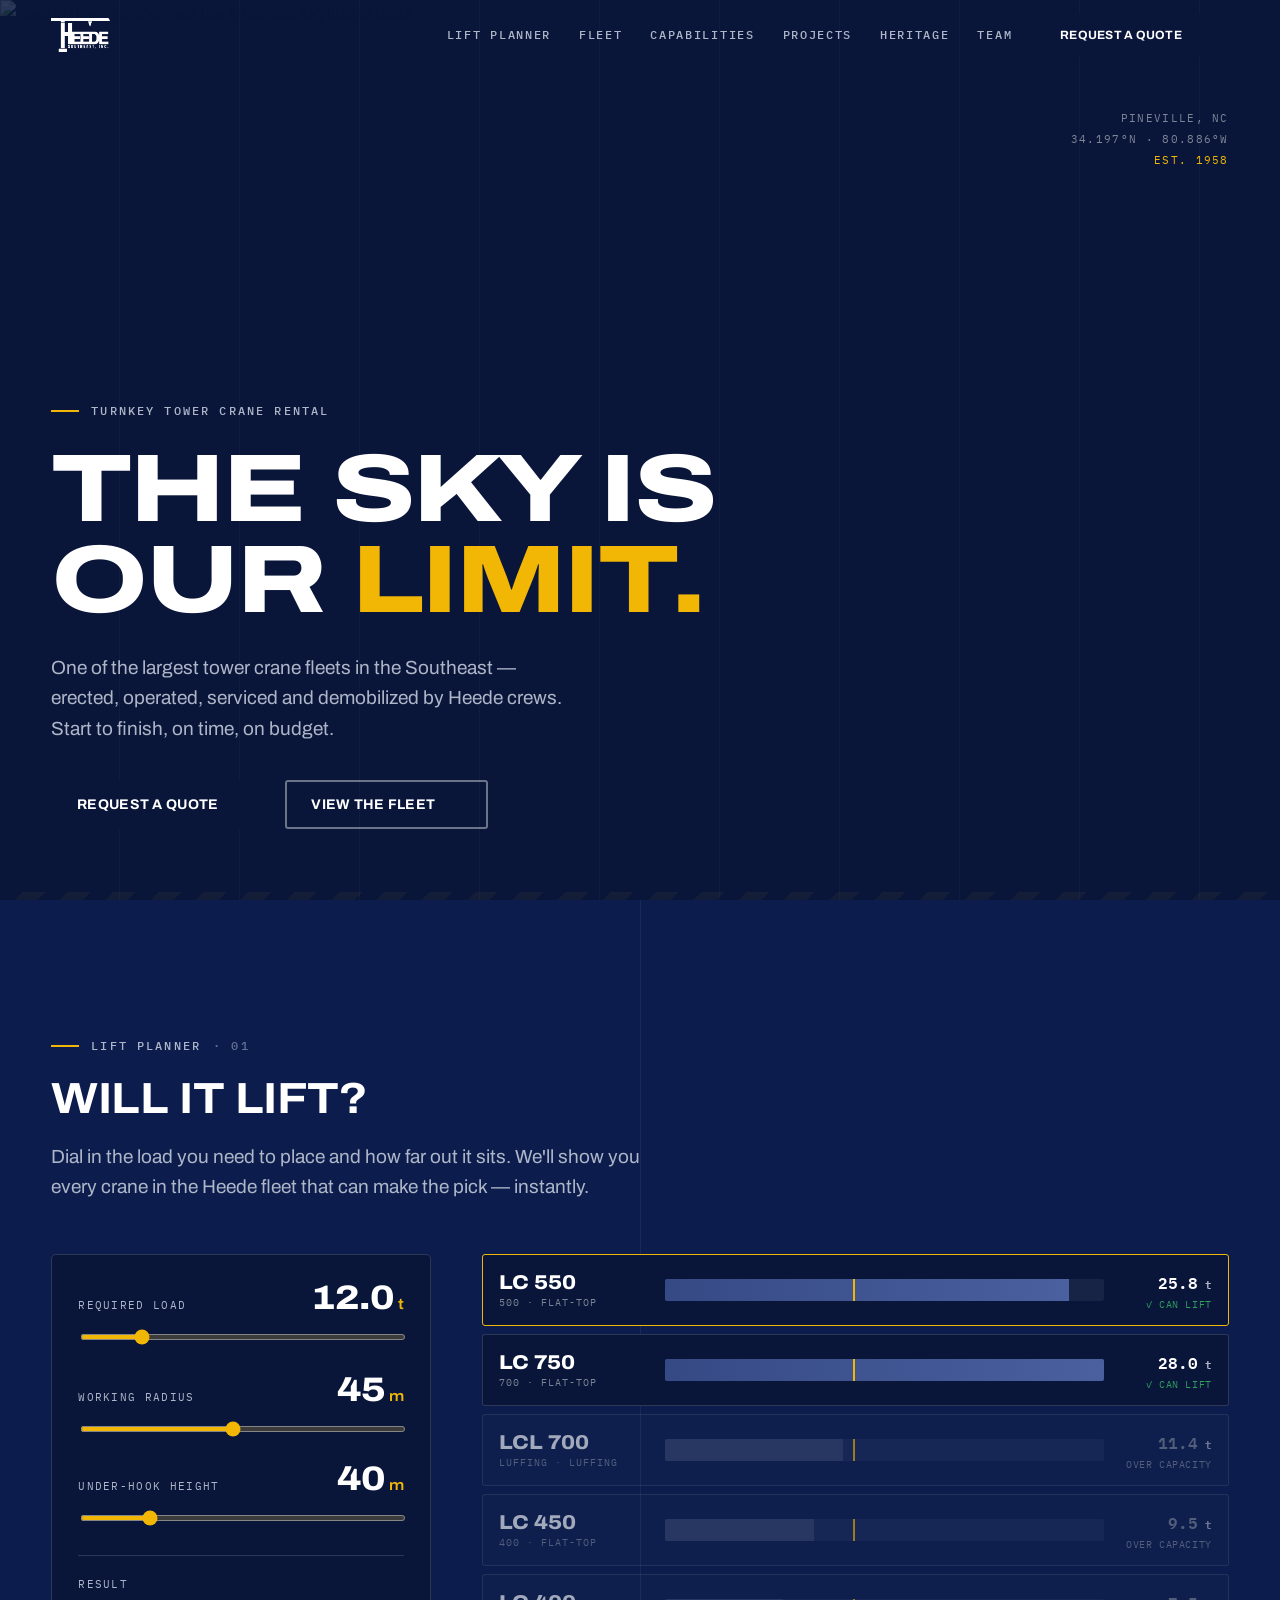
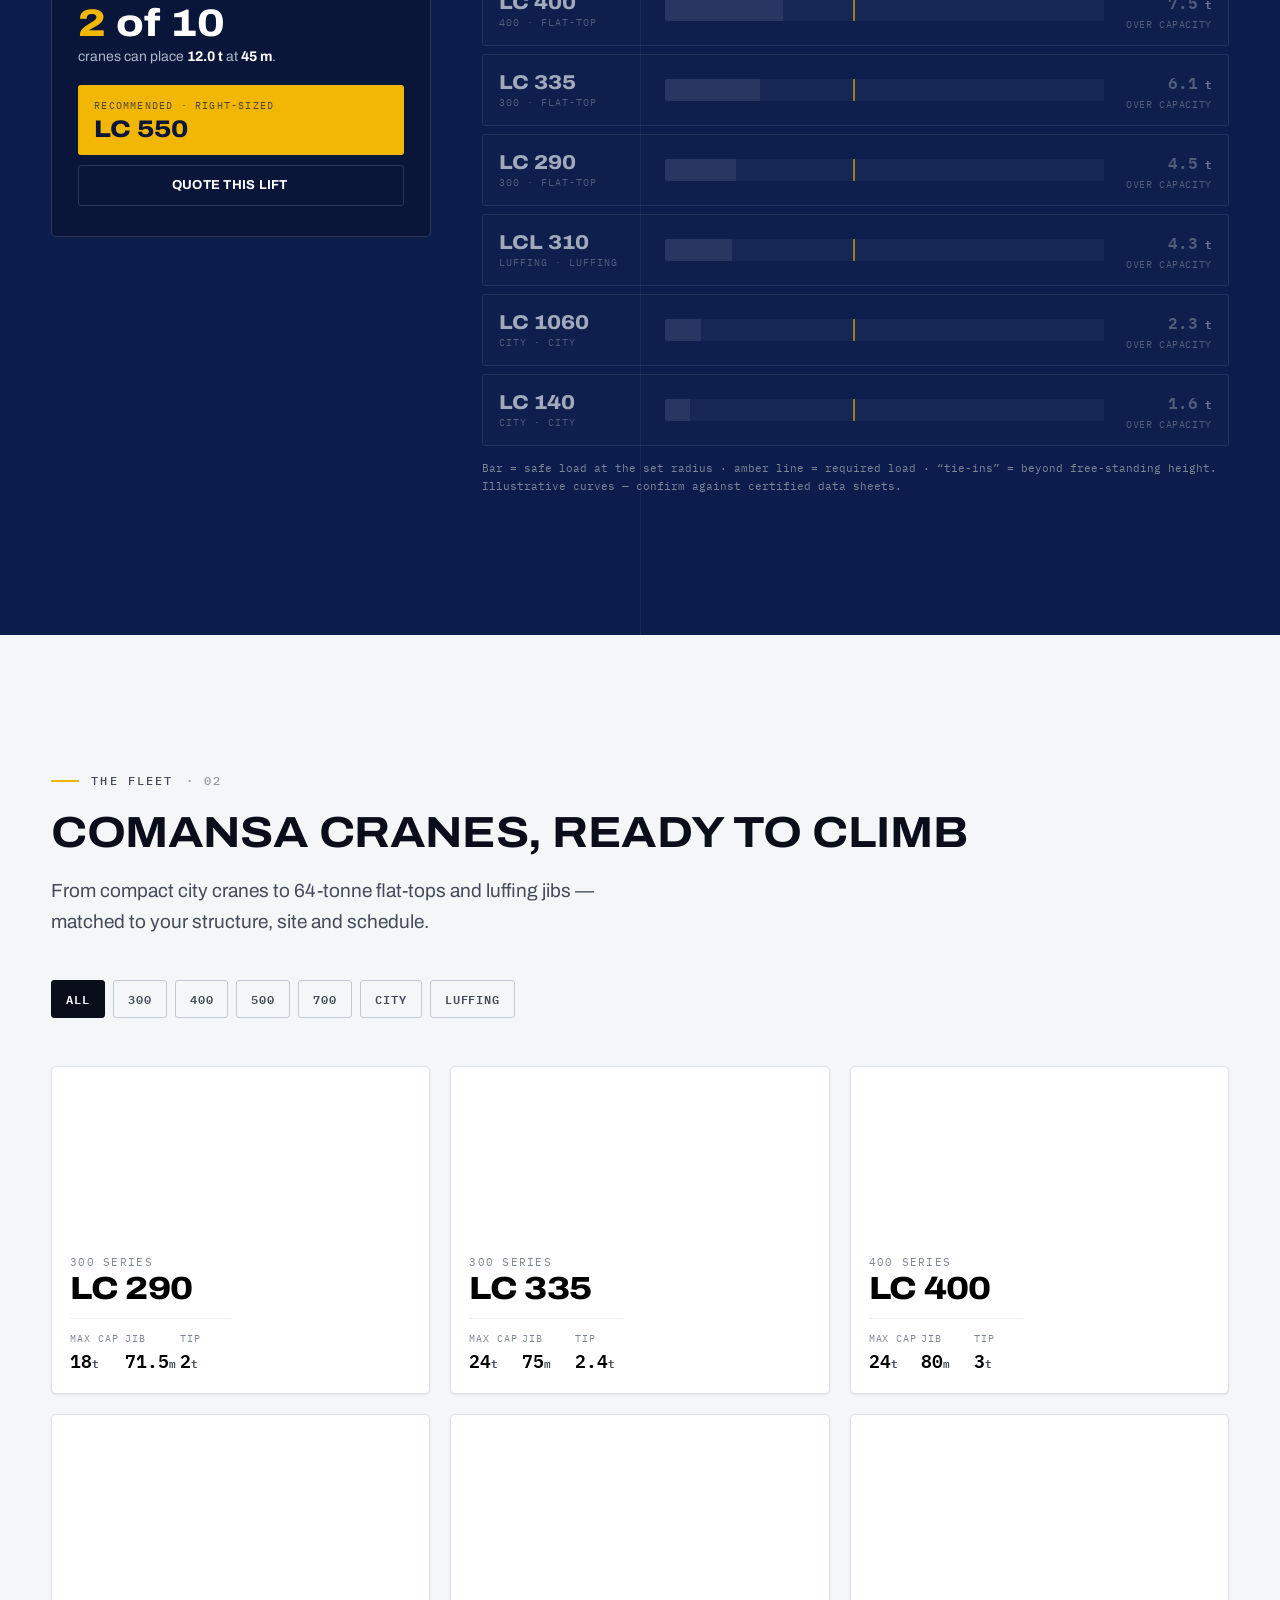
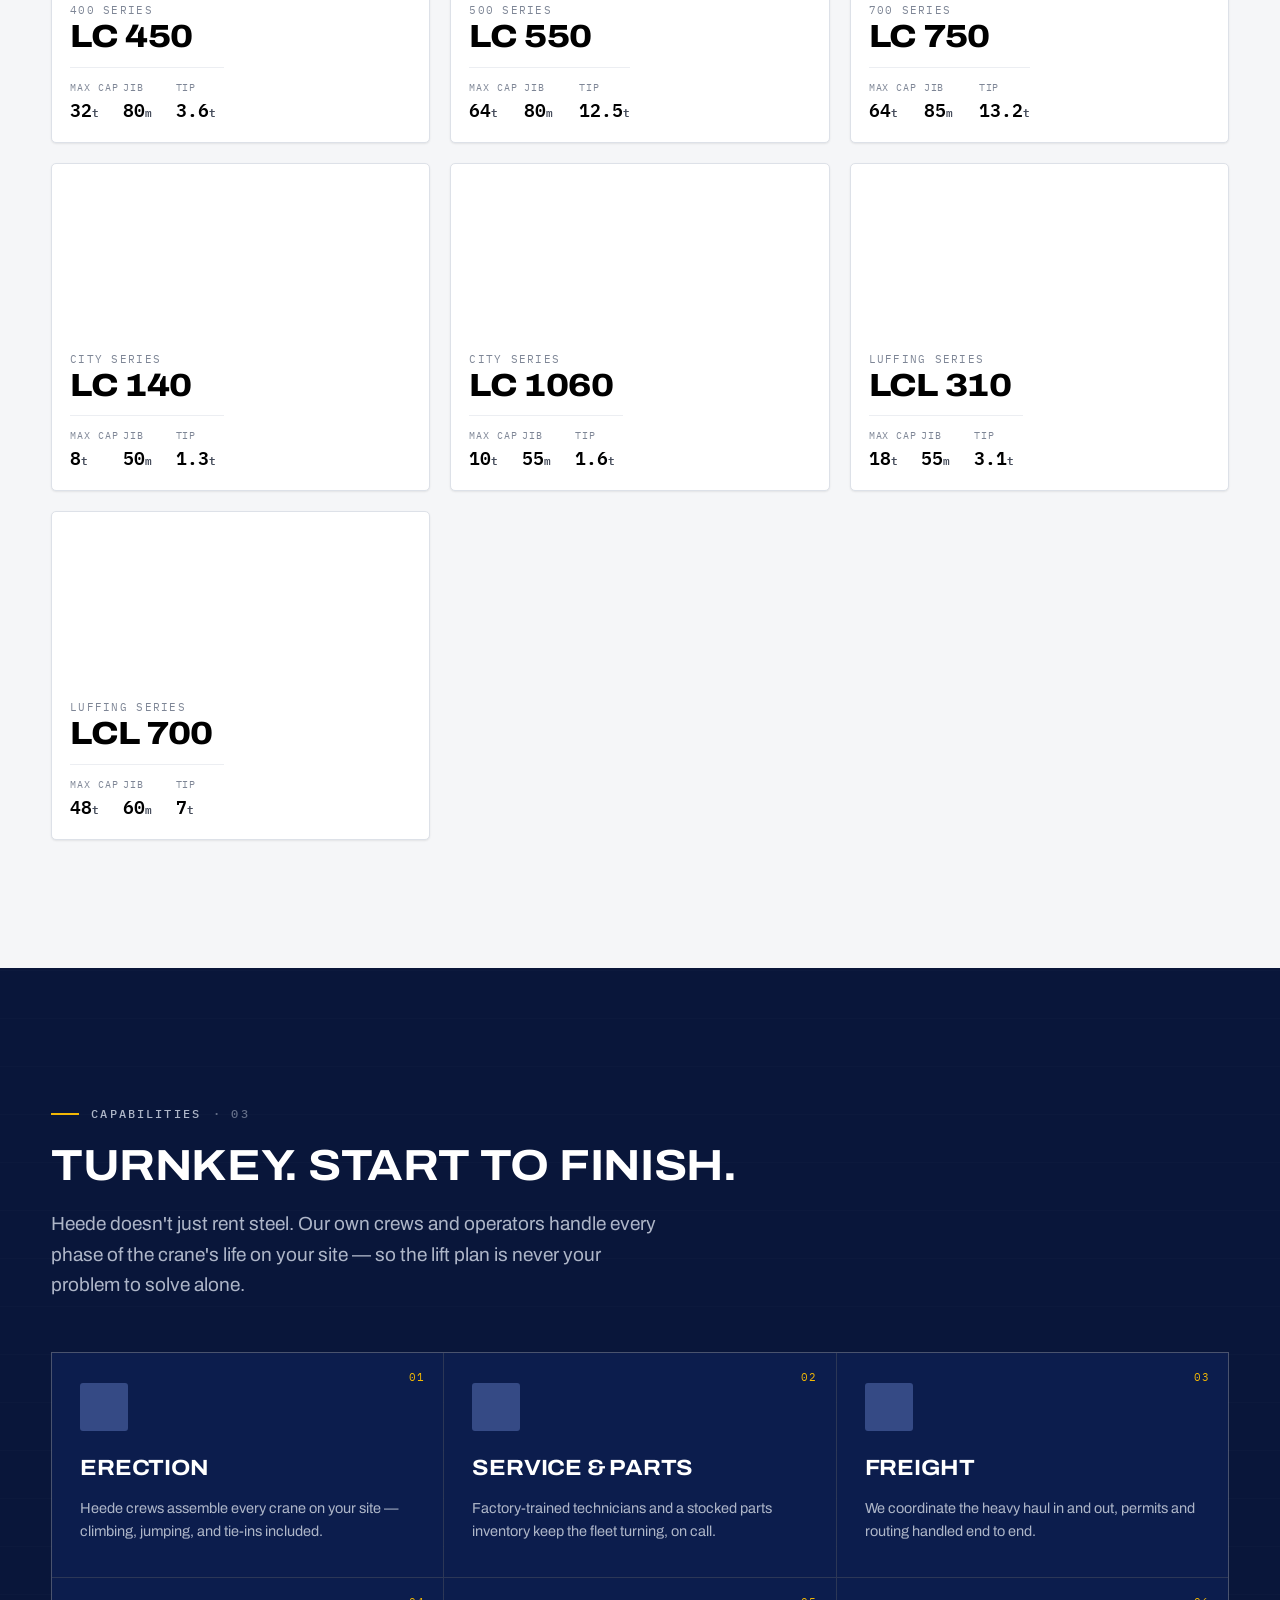
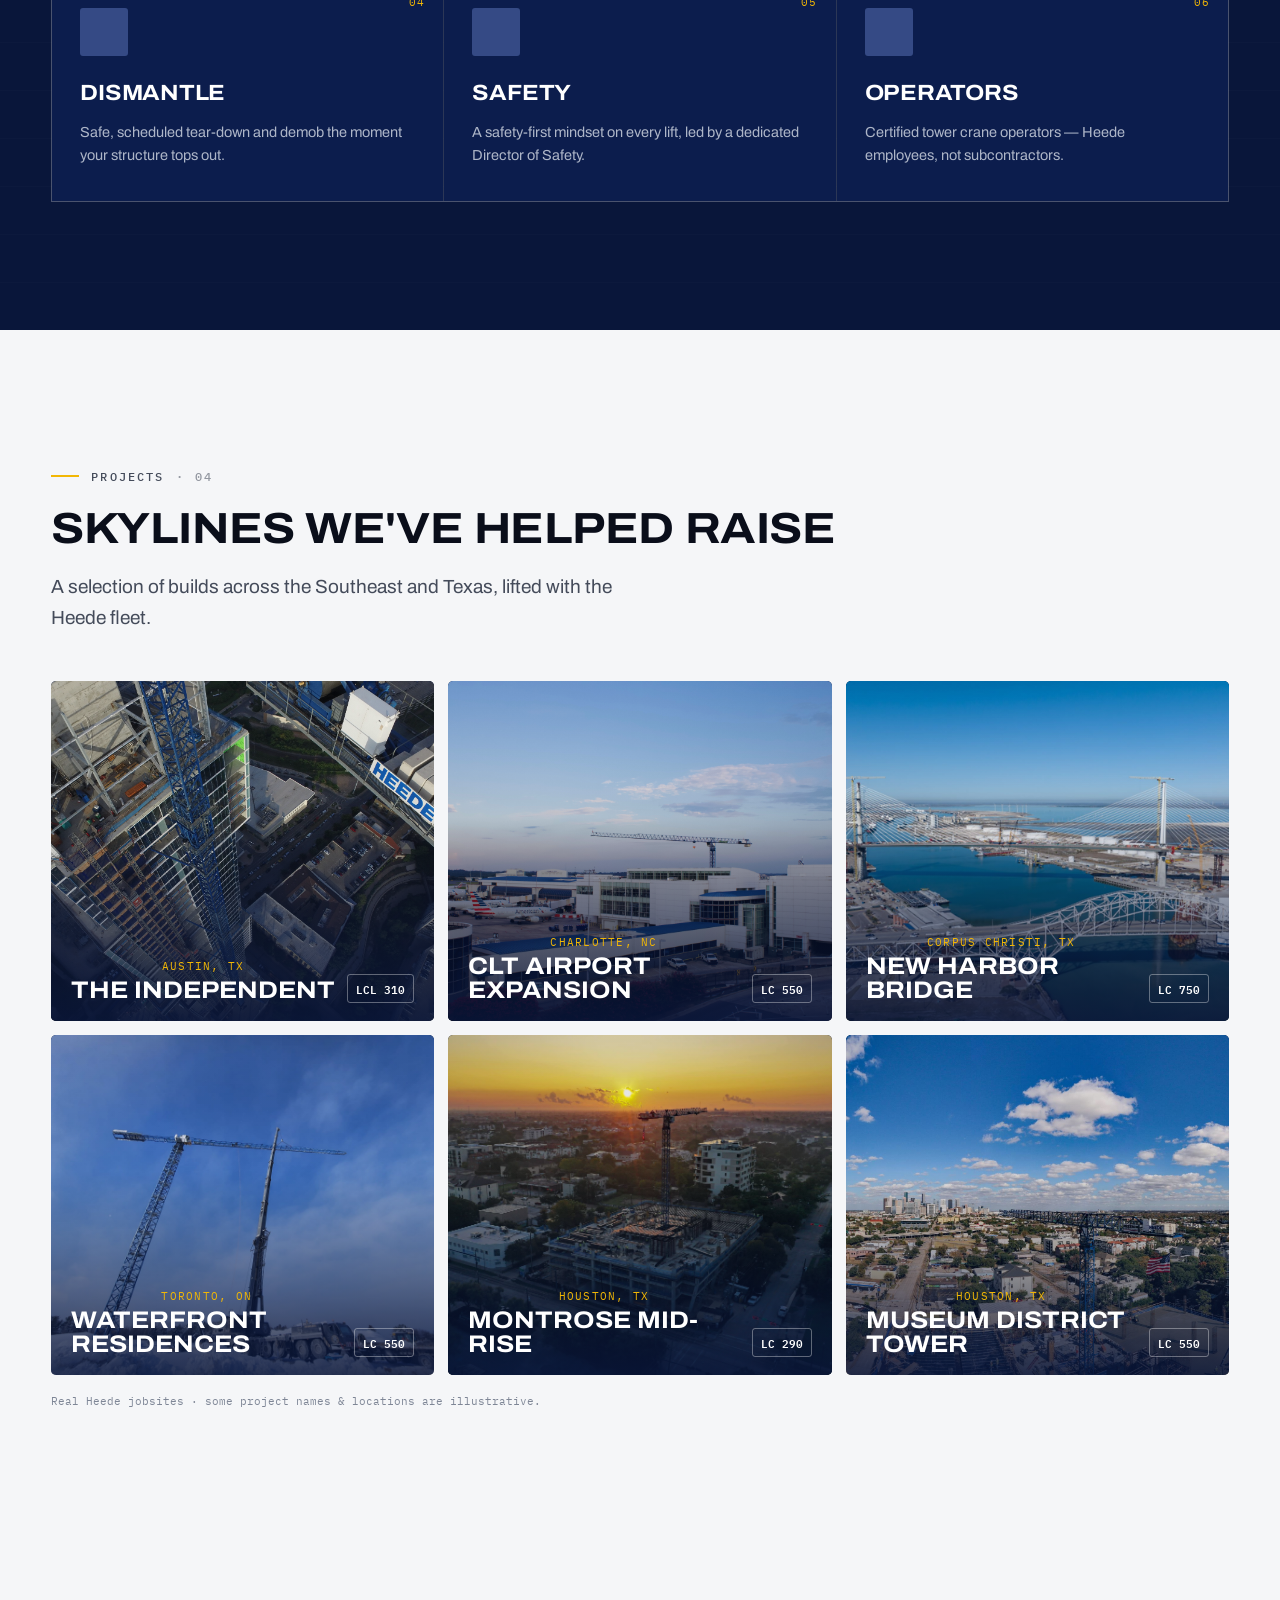
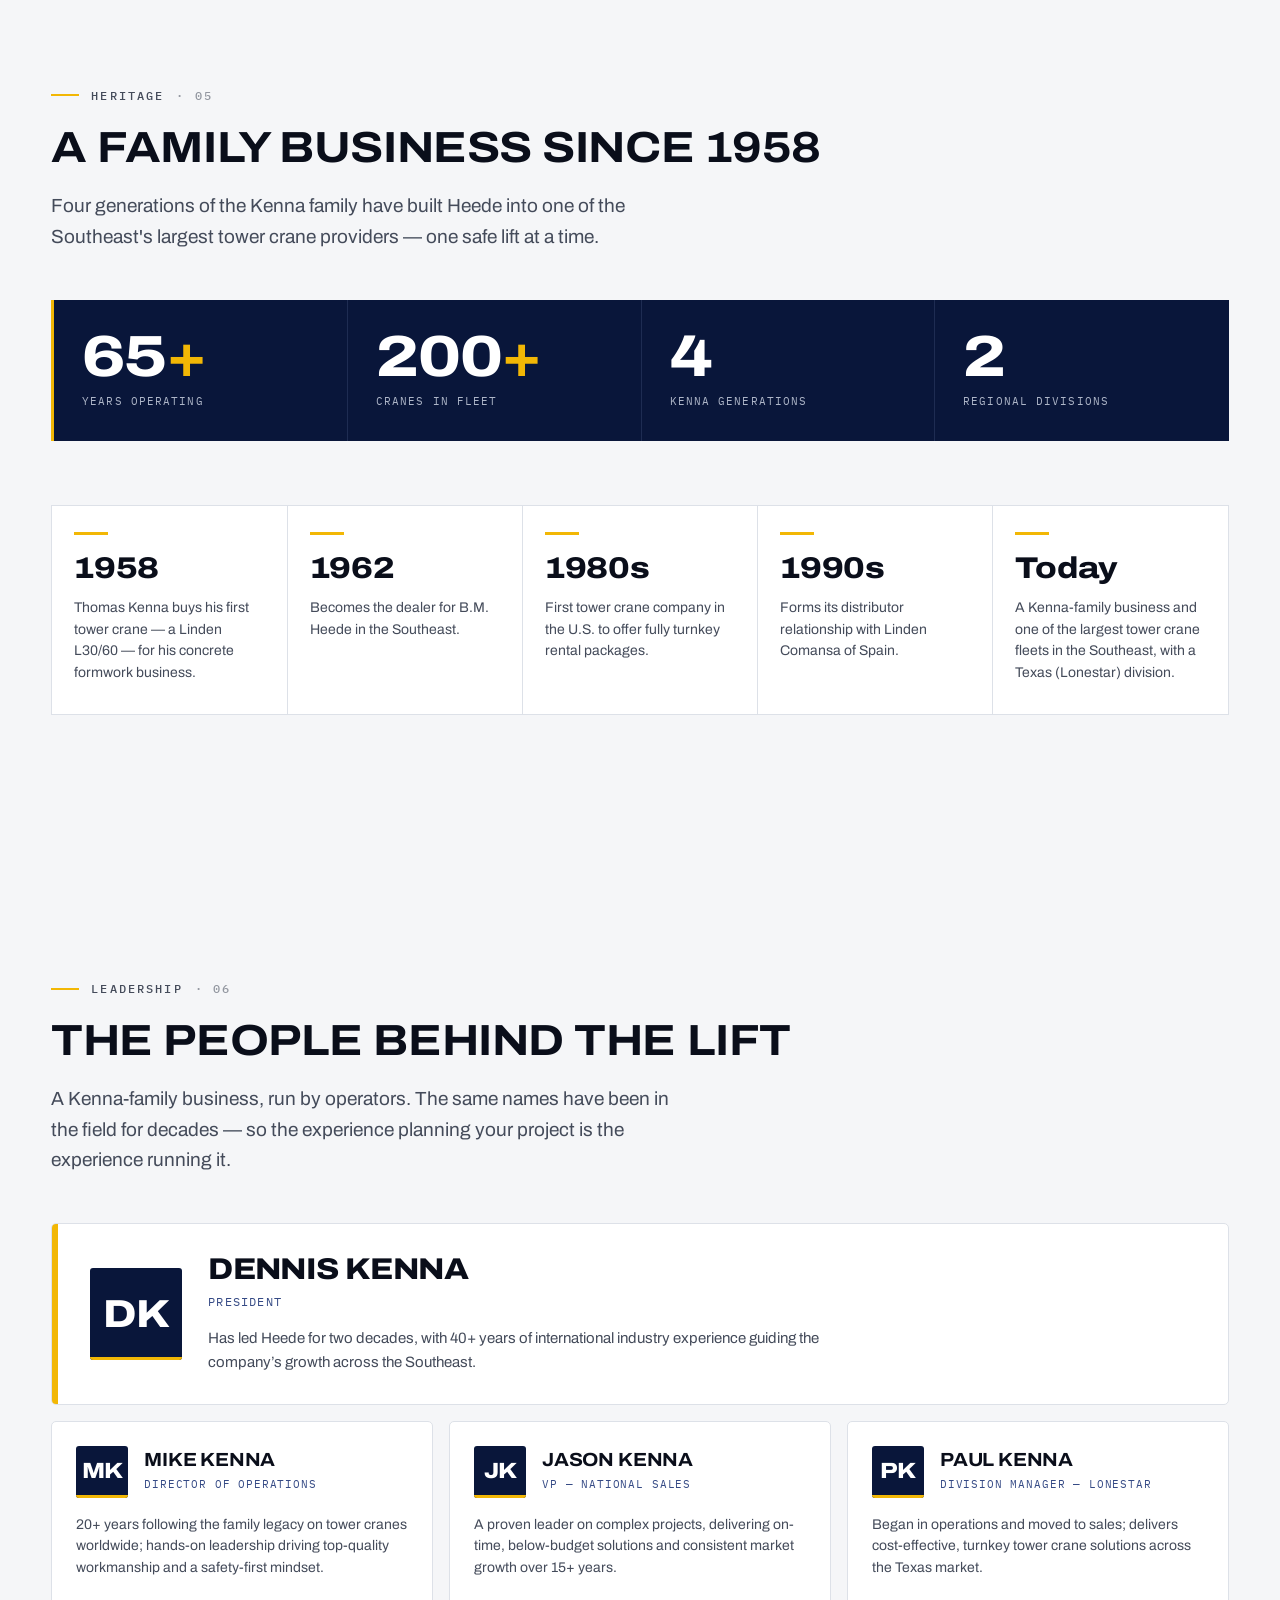
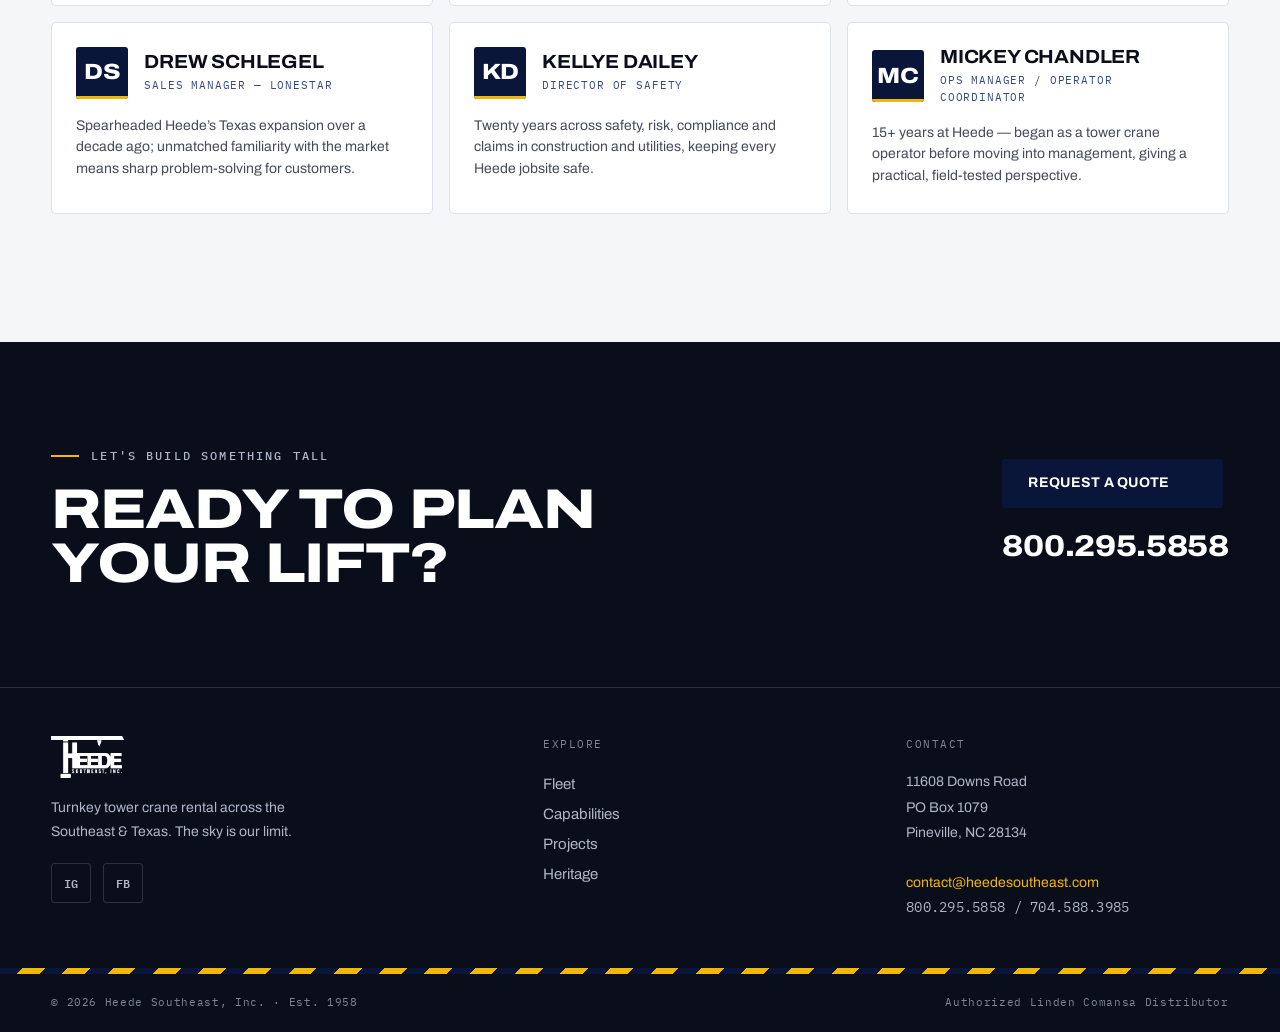
==== index.html @ c9d0124a "Add Heede Cranes website Single-page homepage (index.html) recreating the Heede Cranes design system" ====
<!DOCTYPE html>
<html lang="en">
<head>
  <meta charset="UTF-8" />
  <meta name="viewport" content="width=device-width, initial-scale=1.0" />
  <title>Heede Cranes — Turnkey Tower Crane Rental, Erection &amp; Service</title>
  <meta name="description" content="Heede Southeast / Heede Cranes — turnkey tower crane rental, erection, dismantling, operators, parts, service, and freight for complex job sites. The sky is our limit." />
  <link rel="stylesheet" href="css/tokens.css" />
  <link rel="stylesheet" href="css/home.css" />
</head>
<body>
  <a class="skip-link" href="#fleet">Skip to content</a>

  <!-- ================= HEADER ================= -->
  <header class="hd-header" data-header>
    <div class="hd-container wide hd-header__inner">
      <a href="#top" data-scroll="top" aria-label="Heede Southeast home"><img class="hd-logo" src="assets/logo-white.png" alt="Heede Southeast, Inc." /></a>
      <nav class="hd-desktop-nav" aria-label="Primary">
        <a class="hd-navlink" href="#planner" data-scroll="planner">Lift Planner</a>
        <a class="hd-navlink" href="#fleet" data-scroll="fleet">Fleet</a>
        <a class="hd-navlink" href="#capabilities" data-scroll="capabilities">Capabilities</a>
        <a class="hd-navlink" href="#projects" data-scroll="projects">Projects</a>
        <a class="hd-navlink" href="#heritage" data-scroll="heritage">Heritage</a>
        <a class="hd-navlink" href="#team" data-scroll="team">Team</a>
        <button class="hd-btn hd-btn--primary" style="padding:11px 18px;font-size:12px" data-quote>Request a Quote <span class="hd-icon" data-lucide="arrow-right"></span></button>
      </nav>
      <button class="hd-burger" data-burger aria-label="Menu"><span class="hd-icon" data-lucide="menu"></span></button>
    </div>
    <div class="hd-mobile-nav" data-mobile-nav hidden>
      <div class="hd-container">
        <a href="#planner" data-scroll="planner">Lift Planner</a>
        <a href="#fleet" data-scroll="fleet">Fleet</a>
        <a href="#capabilities" data-scroll="capabilities">Capabilities</a>
        <a href="#projects" data-scroll="projects">Projects</a>
        <a href="#heritage" data-scroll="heritage">Heritage</a>
        <a href="#team" data-scroll="team">Team</a>
        <button class="hd-btn hd-btn--primary" style="margin-top:12px;justify-content:center" data-quote>Request a Quote <span class="hd-icon" data-lucide="arrow-right"></span></button>
      </div>
    </div>
  </header>

  <main>
    <!-- ================= HERO ================= -->
    <section class="hd-hero" id="top">
      <img class="hd-hero__photo" src="assets/photos/tower-crane.jpg" alt="Heede tower crane over the Houston skyline at dusk" />
      <div class="hd-hero__grad"></div>
      <div class="hd-hero__grid"></div>
      <div class="hd-hero-anno">Pineville, NC<br />34.197&deg;N &middot; 80.886&deg;W<br /><span class="amber">EST. 1958</span></div>
      <div class="hd-container wide hd-hero__body">
        <span class="hd-eyebrow on-dark"><span class="hd-eyebrow-bar"></span>Turnkey Tower Crane Rental</span>
        <h1 class="hd-hero__title">The sky is<br />our <span class="amber">limit.</span></h1>
        <p class="hd-hero__sub">One of the largest tower crane fleets in the Southeast — erected, operated, serviced and demobilized by Heede crews. Start to finish, on time, on budget.</p>
        <div class="hd-hero__actions">
          <button class="hd-btn hd-btn--primary" data-quote>Request a Quote <span class="hd-icon" data-lucide="arrow-right"></span></button>
          <button class="hd-btn hd-btn--outline-light" data-scroll="fleet">View the Fleet <span class="hd-icon" data-lucide="arrow-down"></span></button>
        </div>
      </div>
      <div class="hd-hazard"></div>
    </section>

    <!-- ================= LIFT PLANNER (signature) ================= -->
    <section class="hd-planner" id="planner">
      <div class="hd-planner__plumb"></div>
      <div class="hd-container wide" style="position:relative">
        <div class="hd-head on-dark">
          <span class="hd-eyebrow on-dark"><span class="hd-eyebrow-bar"></span>Lift Planner<span class="hd-eyebrow-num">&middot; 01</span></span>
          <h2 class="hd-head__title">Will it lift?</h2>
          <p class="hd-head__intro">Dial in the load you need to place and how far out it sits. We'll show you every crane in the Heede fleet that can make the pick — instantly.</p>
        </div>
        <div class="hd-planner-grid">
          <div class="hd-planner__controls">
            <div class="hd-planner__field">
              <div class="hd-planner__labelrow">
                <span class="hd-planner__label">Required Load</span>
                <span class="hd-planner__value"><span data-lp-load-v>12.0</span><span class="unit">t</span></span>
              </div>
              <input class="hd-planner__slider" type="range" min="1" max="64" step="0.5" value="12" data-lp-load />
            </div>
            <div class="hd-planner__field" style="margin-bottom:22px">
              <div class="hd-planner__labelrow">
                <span class="hd-planner__label">Working Radius</span>
                <span class="hd-planner__value"><span data-lp-radius-v>45</span><span class="unit">m</span></span>
              </div>
              <input class="hd-planner__slider" type="range" min="10" max="85" step="1" value="45" data-lp-radius />
            </div>
            <div class="hd-planner__field" style="margin-bottom:26px">
              <div class="hd-planner__labelrow">
                <span class="hd-planner__label">Under-Hook Height</span>
                <span class="hd-planner__value"><span data-lp-height-v>40</span><span class="unit">m</span></span>
              </div>
              <input class="hd-planner__slider" type="range" min="20" max="120" step="2" value="40" data-lp-height />
            </div>
            <div class="hd-planner__result" data-lp-result></div>
          </div>
          <div>
            <div class="hd-planner__results" data-lp-rows></div>
            <p class="hd-planner__note">Bar = safe load at the set radius &middot; amber line = required load &middot; &ldquo;tie-ins&rdquo; = beyond free-standing height. Illustrative curves — confirm against certified data sheets.</p>
          </div>
        </div>
      </div>
    </section>

    <!-- ================= FLEET ================= -->
    <section class="hd-fleet" id="fleet">
      <div class="hd-container wide">
        <div class="hd-fleet__top">
          <div class="hd-head">
            <span class="hd-eyebrow"><span class="hd-eyebrow-bar"></span>The Fleet<span class="hd-eyebrow-num">&middot; 02</span></span>
            <h2 class="hd-head__title">Comansa cranes, ready to climb</h2>
            <p class="hd-head__intro">From compact city cranes to 64-tonne flat-tops and luffing jibs — matched to your structure, site and schedule.</p>
          </div>
          <div class="hd-fleet__filters" data-fleet-filters></div>
        </div>
        <div class="hd-fleet__grid" data-fleet-grid></div>
      </div>
    </section>

    <!-- ================= CAPABILITIES ================= -->
    <section class="hd-cap" id="capabilities">
      <div class="hd-cap__lines"></div>
      <div class="hd-container wide" style="position:relative">
        <div class="hd-head on-dark">
          <span class="hd-eyebrow on-dark"><span class="hd-eyebrow-bar"></span>Capabilities<span class="hd-eyebrow-num">&middot; 03</span></span>
          <h2 class="hd-head__title">Turnkey. Start to finish.</h2>
          <p class="hd-head__intro">Heede doesn't just rent steel. Our own crews and operators handle every phase of the crane's life on your site — so the lift plan is never your problem to solve alone.</p>
        </div>
        <div class="hd-cap__grid" data-cap-grid></div>
      </div>
    </section>

    <!-- ================= PROJECTS ================= -->
    <section class="hd-projects" id="projects">
      <div class="hd-container wide">
        <div class="hd-head">
          <span class="hd-eyebrow"><span class="hd-eyebrow-bar"></span>Projects<span class="hd-eyebrow-num">&middot; 04</span></span>
          <h2 class="hd-head__title">Skylines we've helped raise</h2>
          <p class="hd-head__intro">A selection of builds across the Southeast and Texas, lifted with the Heede fleet.</p>
        </div>
        <div class="hd-proj-grid" data-proj-grid></div>
        <p class="hd-projects__note">Real Heede jobsites &middot; some project names &amp; locations are illustrative.</p>
      </div>
    </section>

    <!-- ================= HERITAGE ================= -->
    <section class="hd-heritage" id="heritage">
      <div class="hd-container wide">
        <div class="hd-head">
          <span class="hd-eyebrow"><span class="hd-eyebrow-bar"></span>Heritage<span class="hd-eyebrow-num">&middot; 05</span></span>
          <h2 class="hd-head__title">A family business since 1958</h2>
          <p class="hd-head__intro">Four generations of the Kenna family have built Heede into one of the Southeast's largest tower crane providers — one safe lift at a time.</p>
        </div>
        <div class="hd-statstrip-wrap"><div class="hd-statstrip" data-stat-strip></div></div>
        <div class="hd-timeline" data-timeline></div>
      </div>
    </section>

    <!-- ================= TEAM ================= -->
    <section class="hd-team" id="team">
      <div class="hd-container wide">
        <div class="hd-head">
          <span class="hd-eyebrow"><span class="hd-eyebrow-bar"></span>Leadership<span class="hd-eyebrow-num">&middot; 06</span></span>
          <h2 class="hd-head__title">The people behind the lift</h2>
          <p class="hd-head__intro">A Kenna-family business, run by operators. The same names have been in the field for decades — so the experience planning your project is the experience running it.</p>
        </div>
        <div data-team-lead></div>
        <div class="hd-team-grid" data-team-grid></div>
      </div>
    </section>
  </main>

  <!-- ================= FOOTER ================= -->
  <footer class="hd-footer">
    <div class="hd-footer__cta">
      <div class="hd-container wide">
        <div>
          <span class="hd-eyebrow on-dark"><span class="hd-eyebrow-bar"></span>Let's build something tall</span>
          <h2 class="hd-footer__cta-title">Ready to plan<br />your lift?</h2>
        </div>
        <div class="hd-footer__cta-actions">
          <button class="hd-btn hd-btn--primary" data-quote>Request a Quote <span class="hd-icon" data-lucide="arrow-right"></span></button>
          <a class="hd-footer__phone" href="tel:8002955858">800.295.5858</a>
        </div>
      </div>
    </div>
    <div class="hd-container wide hd-footer-grid">
      <div>
        <img class="hd-logo" style="height:42px" src="assets/logo-white.png" alt="Heede Southeast, Inc." />
        <p class="hd-footer__tagline">Turnkey tower crane rental across the Southeast &amp; Texas. The sky is our limit.</p>
        <div class="hd-footer__social">
          <a href="https://www.instagram.com/heedesoutheast/" target="_blank" rel="noopener" aria-label="Instagram">IG</a>
          <a href="https://www.facebook.com/heedesoutheast/" target="_blank" rel="noopener" aria-label="Facebook">FB</a>
        </div>
      </div>
      <div>
        <div class="hd-footer__colhead">Explore</div>
        <button class="hd-footer__link" data-scroll="fleet">Fleet</button>
        <button class="hd-footer__link" data-scroll="capabilities">Capabilities</button>
        <button class="hd-footer__link" data-scroll="projects">Projects</button>
        <button class="hd-footer__link" data-scroll="heritage">Heritage</button>
      </div>
      <div>
        <div class="hd-footer__colhead">Contact</div>
        <div class="hd-footer__contact">
          11608 Downs Road<br />PO Box 1079<br />Pineville, NC 28134<br /><br />
          <a href="mailto:contact@heedesoutheast.com">contact@heedesoutheast.com</a><br />
          <span class="hd-mono">800.295.5858 / 704.588.3985</span>
        </div>
      </div>
    </div>
    <div class="hd-hazard hd-hazard--thin"></div>
    <div class="hd-container wide hd-footer__meta">
      <span>&copy; <span data-year></span> Heede Southeast, Inc. &middot; Est. 1958</span>
      <span>Authorized Linden Comansa Distributor</span>
    </div>
  </footer>

  <!-- ================= OVERLAYS ================= -->
  <div class="hd-overlay" data-detail-overlay hidden></div>
  <div class="hd-overlay hd-overlay--lightbox" data-lightbox-overlay hidden></div>
  <div class="hd-overlay hd-overlay--quote" data-quote-overlay hidden></div>

  <script src="https://unpkg.com/lucide@latest"></script>
  <script src="js/home.js"></script>
</body>
</html>
---- css/tokens.css ----
/* =============================================================================
   HEEDE CRANES — Colors & Type Foundations
   -----------------------------------------------------------------------------
   Bold industrial system: steel-black + concrete neutrals, anchored by a single
   high-vis safety amber. Engineered grotesque (Archivo) + technical mono
   (IBM Plex Mono) for spec/label detailing.

   Fonts are loaded from Google Fonts here for convenience. For production /
   offline use, self-host the .woff2 files into /fonts and replace the @import.
   ========================================================================== */

@import url('https://fonts.googleapis.com/css2?family=Archivo:ital,wght@0,400..900;1,400..900&family=IBM+Plex+Mono:wght@400;500;600;700&display=swap');

:root {
  /* ---------------------------------------------------------------------------
     BASE PALETTE — Heede brand (authoritative)
     ------------------------------------------------------------------------ */

  /* Core brand */
  --navy:    #09163A;   /* Deep Navy — primary brand: headers, dark sections, buttons */
  --navy-2:  #0C1D4D;   /* lighter navy — elevated dark surfaces */
  --steel:   #354A85;   /* Steel Blue — secondary: labels, accents, hover */
  --steel-2: #4A609F;   /* lighter steel */
  --amber:   #F2B705;   /* Safety Amber — accent ONLY: active states, technical ticks */
  --amber-press: #D49E00;
  --ink:     #0A0E1A;   /* near-black — body text, footer */
  --white:   #FFFFFF;   /* primary surface */

  /* Construction gray scale */
  --gray-50:  #F5F6F8;
  --gray-100: #ECEEF2;
  --gray-200: #DDE1E8;
  --gray-300: #C3C9D4;
  --gray-500: #7E8696;
  --gray-700: #444B5A;

  /* Functional signals (used sparingly) */
  --signal-go:   #2E9E5B;   /* in-service / available */
  --signal-warn: #E0911E;   /* reserved */
  --signal-stop: #C5402F;   /* down / alert */

  /* Legacy aliases — map older component refs onto the brand system */
  --ink-900: var(--ink);
  --ink-800: var(--navy);
  --ink-700: var(--navy-2);
  --ink-600: #1E2C52;       /* hairline on navy */
  --ink-500: var(--steel);
  --steel-600: var(--gray-700);
  --steel-500: var(--gray-500);
  --steel-400: #9AA2B1;
  --steel-300: var(--gray-300);
  --steel-200: var(--gray-200);
  --steel-100: var(--gray-100);
  --concrete-50:  var(--gray-50);
  --concrete-100: var(--gray-50);
  --concrete-200: var(--gray-100);
  --concrete-300: var(--gray-200);
  --amber-500: var(--amber);
  --amber-600: #E0A800;
  --amber-700: var(--amber-press);
  --amber-300: #FBE08A;

  /* ---------------------------------------------------------------------------
     SEMANTIC TOKENS — reference these in components
     ------------------------------------------------------------------------ */

  /* Surfaces */
  --bg:            var(--gray-50);
  --bg-elevated:   var(--white);
  --bg-sunken:     var(--gray-100);
  --bg-dark:       var(--navy);     /* dark sections, headers */
  --bg-dark-elev:  var(--navy-2);
  --bg-darkest:    var(--ink);      /* footer */

  /* Foreground / text */
  --fg:            var(--ink);
  --fg-muted:      var(--gray-700);
  --fg-subtle:     var(--gray-500);
  --fg-on-dark:        var(--white);
  --fg-on-dark-muted:  #AEB6C8;
  --fg-on-dark-subtle: #7E8696;

  /* Accent — primary actions are NAVY; amber is a sparing tick */
  --accent:        var(--navy);
  --accent-hover:  var(--steel);
  --accent-press:  #060F2A;
  --accent-ink:    var(--white);    /* text/icons sitting ON navy */
  --link:          var(--steel);
  --tick:          var(--amber);    /* technical ticks, eyebrow bars, active states */

  /* Borders & lines */
  --border:        var(--gray-200);
  --border-strong: var(--gray-300);
  --border-on-dark:  rgba(255,255,255,0.14);
  --hairline:      var(--gray-100);

  /* Focus ring */
  --focus-ring:    var(--steel);

  /* ---------------------------------------------------------------------------
     TYPOGRAPHY
     ------------------------------------------------------------------------ */
  --font-display: 'Archivo', 'Arial Narrow', system-ui, sans-serif;
  --font-sans:    'Archivo', system-ui, -apple-system, sans-serif;
  --font-mono:    'IBM Plex Mono', ui-monospace, 'SFMono-Regular', monospace;

  /* Weights */
  --w-regular: 400;
  --w-medium: 500;
  --w-semibold: 600;
  --w-bold: 700;
  --w-extrabold: 800;
  --w-black: 900;

  /* Fluid type scale (web). Display uses expanded width + tight leading. */
  --t-display:  clamp(3.25rem, 7.5vw, 7.5rem);  /* hero monuments */
  --t-h1:       clamp(2.5rem, 5vw, 4.5rem);
  --t-h2:       clamp(1.875rem, 3.4vw, 3rem);
  --t-h3:       clamp(1.375rem, 2vw, 1.875rem);
  --t-h4:       1.25rem;
  --t-body-lg:  1.1875rem;
  --t-body:     1.0625rem;
  --t-small:    0.9375rem;
  --t-eyebrow:  0.75rem;   /* mono uppercase label */
  --t-micro:    0.6875rem;

  /* Line heights */
  --lh-tight: 0.94;
  --lh-snug: 1.08;
  --lh-heading: 1.15;
  --lh-body: 1.6;

  /* Tracking */
  --ls-display: -0.02em;
  --ls-heading: -0.01em;
  --ls-eyebrow: 0.18em;   /* wide-tracked mono labels */
  --ls-mono: 0.02em;

  /* ---------------------------------------------------------------------------
     SPACING — 4px base
     ------------------------------------------------------------------------ */
  --space-1: 4px;
  --space-2: 8px;
  --space-3: 12px;
  --space-4: 16px;
  --space-5: 24px;
  --space-6: 32px;
  --space-7: 48px;
  --space-8: 64px;
  --space-9: 96px;
  --space-10: 128px;
  --space-11: 192px;

  /* Layout */
  --container: 1320px;
  --container-wide: 1560px;
  --gutter: clamp(20px, 4vw, 64px);

  /* ---------------------------------------------------------------------------
     RADII — industrial = mostly square. Small radii only.
     ------------------------------------------------------------------------ */
  --r-none: 0px;
  --r-sm: 2px;
  --r: 3px;
  --r-md: 5px;
  --r-lg: 8px;
  --r-pill: 999px;

  /* ---------------------------------------------------------------------------
     SHADOWS — crisp & restrained. Prefer borders to soft blur.
     ------------------------------------------------------------------------ */
  --shadow-sm: 0 1px 2px rgba(11,12,14,0.08);
  --shadow:    0 2px 8px rgba(11,12,14,0.10), 0 1px 2px rgba(11,12,14,0.06);
  --shadow-lg: 0 12px 32px rgba(11,12,14,0.16);
  --shadow-amber: 0 4px 16px rgba(255,196,0,0.30);

  /* Motion */
  --ease-out: cubic-bezier(0.2, 0.7, 0.2, 1);
  --ease-in-out: cubic-bezier(0.65, 0, 0.35, 1);
  --dur-fast: 120ms;
  --dur: 220ms;
  --dur-slow: 420ms;
}

/* =============================================================================
   SEMANTIC ELEMENT STYLES — opt in by adding the .heede-type class to a root
   ========================================================================== */
.heede-type {
  font-family: var(--font-sans);
  color: var(--fg);
  font-size: var(--t-body);
  line-height: var(--lh-body);
  font-weight: var(--w-regular);
  -webkit-font-smoothing: antialiased;
  text-rendering: optimizeLegibility;
}

.heede-type h1, .heede-display {
  font-family: var(--font-display);
  font-weight: var(--w-extrabold);
  font-stretch: 125%;            /* expanded — monumental */
  font-size: var(--t-display);
  line-height: var(--lh-tight);
  letter-spacing: var(--ls-display);
  text-transform: uppercase;
  margin: 0;
}

.heede-type h2 {
  font-family: var(--font-display);
  font-weight: var(--w-bold);
  font-stretch: 112%;
  font-size: var(--t-h2);
  line-height: var(--lh-heading);
  letter-spacing: var(--ls-heading);
  margin: 0 0 var(--space-4);
}

.heede-type h3 {
  font-family: var(--font-sans);
  font-weight: var(--w-bold);
  font-size: var(--t-h3);
  line-height: var(--lh-snug);
  letter-spacing: var(--ls-heading);
  margin: 0 0 var(--space-3);
}

.heede-type h4 {
  font-family: var(--font-sans);
  font-weight: var(--w-semibold);
  font-size: var(--t-h4);
  line-height: var(--lh-heading);
  margin: 0 0 var(--space-2);
}

.heede-type p {
  margin: 0 0 var(--space-4);
  max-width: 68ch;
  text-wrap: pretty;
}

.heede-type a { color: inherit; text-underline-offset: 3px; }

/* Eyebrow / kicker — the engineered mono label that recurs across the brand */
.heede-eyebrow {
  font-family: var(--font-mono);
  font-weight: var(--w-medium);
  font-size: var(--t-eyebrow);
  letter-spacing: var(--ls-eyebrow);
  text-transform: uppercase;
  color: var(--fg-muted);
  display: inline-flex;
  align-items: center;
  gap: var(--space-2);
}
.heede-eyebrow::before {
  content: "";
  width: 24px; height: 2px;
  background: var(--tick);
  display: inline-block;
}

/* Technical data / spec numbers */
.heede-mono {
  font-family: var(--font-mono);
  font-variant-numeric: tabular-nums;
  letter-spacing: var(--ls-mono);
}
---- css/home.css ----
/* =============================================================================
   HEEDE CRANES — Homepage (vanilla recreation of the website UI kit)
   Tokens live in tokens.css. This file translates the kit's component styles
   into reusable classes. Dynamic bits (planner bar widths, status colors) are
   set inline by home.js.
   ========================================================================== */

* { box-sizing: border-box; }
html { scroll-behavior: smooth; }
html, body { margin: 0; padding: 0; }
body {
  font-family: var(--font-sans);
  color: var(--fg);
  background: var(--bg);
  font-size: var(--t-body);
  line-height: var(--lh-body);
  -webkit-font-smoothing: antialiased;
  text-rendering: optimizeLegibility;
  overflow-x: hidden;
}
img { max-width: 100%; display: block; }
::selection { background: var(--accent); color: var(--accent-ink); }

a:focus-visible, button:focus-visible, input:focus-visible,
select:focus-visible, textarea:focus-visible {
  outline: 3px solid var(--focus-ring); outline-offset: 2px;
}

/* ---- layout --------------------------------------------------------------- */
.hd-container {
  width: 100%; max-width: var(--container);
  margin-inline: auto; padding-inline: var(--gutter);
}
.hd-container.wide { max-width: var(--container-wide); }

.skip-link {
  position: absolute; left: -999px; top: 0; z-index: 200;
  background: var(--navy); color: #fff; padding: 12px 18px;
}
.skip-link:focus { left: 0; }

/* ---- eyebrow / mono ------------------------------------------------------- */
.hd-eyebrow {
  font-family: var(--font-mono); font-weight: 500; font-size: 12px;
  letter-spacing: .18em; text-transform: uppercase;
  display: inline-flex; align-items: center; gap: 12px; white-space: nowrap;
  color: var(--fg-muted);
}
.hd-eyebrow.on-dark { color: var(--fg-on-dark-muted); }
.hd-eyebrow-bar { width: 28px; height: 2px; background: var(--tick); display: inline-block; flex: none; }
.hd-eyebrow-num { opacity: .55; }
.hd-mono { font-family: var(--font-mono); font-variant-numeric: tabular-nums; letter-spacing: .02em; }

/* ---- section heading ------------------------------------------------------ */
.hd-head { max-width: 920px; }
.hd-head__title {
  font-family: var(--font-display); font-weight: 700; font-stretch: 112%;
  font-size: var(--t-h2); line-height: var(--lh-heading); letter-spacing: var(--ls-heading);
  text-transform: uppercase; margin: 18px 0 0; color: var(--fg);
}
.hd-head.on-dark .hd-head__title { color: var(--fg-on-dark); }
.hd-head__intro {
  font-size: var(--t-body-lg); line-height: var(--lh-body); margin-top: 18px;
  color: var(--fg-muted); max-width: 620px; text-wrap: pretty;
}
.hd-head.on-dark .hd-head__intro { color: var(--fg-on-dark-muted); }

/* ---- button --------------------------------------------------------------- */
.hd-btn {
  font-family: var(--font-sans); font-weight: 700; font-size: 14px; letter-spacing: .02em;
  text-transform: uppercase; padding: 14px 24px; border-radius: var(--r); cursor: pointer;
  display: inline-flex; align-items: center; gap: 10px; border: 2px solid transparent;
  transition: all var(--dur) var(--ease-out); line-height: 1; text-decoration: none;
}
.hd-btn--primary { background: var(--accent); color: var(--accent-ink); }
.hd-btn--primary:hover { background: var(--accent-hover); box-shadow: var(--shadow-amber); transform: translateY(-2px); }
.hd-btn--dark { background: var(--ink-800); color: var(--fg-on-dark); }
.hd-btn--dark:hover { background: var(--ink-700); transform: translateY(-2px); }
.hd-btn--outline { background: transparent; color: var(--fg); border-color: var(--ink-900); }
.hd-btn--outline:hover { background: var(--ink-900); color: var(--fg-on-dark); }
.hd-btn--outline-light { background: transparent; color: var(--fg-on-dark); border-color: rgba(255,255,255,.4); }
.hd-btn--outline-light:hover { background: rgba(255,255,255,.1); }
.hd-btn .hd-icon { width: 17px; height: 17px; }

/* ---- icon / hazard / tag -------------------------------------------------- */
.hd-icon { display: inline-flex; align-items: center; justify-content: center; }
.hd-icon svg { width: 100%; height: 100%; display: block; }
.hd-hazard { height: 8px; background: repeating-linear-gradient(135deg, var(--navy) 0 16px, var(--amber) 16px 32px); }
.hd-hazard--thin { height: 6px; }

.hd-status {
  font-family: var(--font-mono); font-weight: 600; font-size: 11px; letter-spacing: .08em;
  text-transform: uppercase; padding: 6px 11px; border-radius: var(--r-pill);
  display: inline-flex; align-items: center; gap: 7px;
}
.hd-status__dot { width: 7px; height: 7px; border-radius: 50%; }

/* ---- photo fallback ------------------------------------------------------- */
.hd-photo-fallback {
  background: linear-gradient(135deg, var(--navy) 0%, var(--navy-2) 60%, var(--steel) 130%);
  position: relative;
}
.hd-photo-fallback::after {
  content: ""; position: absolute; inset: 0;
  background-image: repeating-linear-gradient(90deg, transparent 0 28px, rgba(255,255,255,.05) 28px 30px);
}

/* =============================================================================
   HEADER
   ========================================================================== */
.hd-header {
  position: fixed; top: 0; left: 0; right: 0; z-index: 60;
  background: transparent; border-bottom: 1px solid transparent;
  transition: all var(--dur) var(--ease-out);
}
.hd-header.is-scrolled {
  background: rgba(9,22,58,.88); backdrop-filter: blur(12px);
  border-bottom: 1px solid var(--border-on-dark);
}
.hd-header__inner { display: flex; align-items: center; justify-content: space-between; height: 70px; }
.hd-logo { height: 34px; width: auto; display: block; user-select: none; }
.hd-desktop-nav { display: flex; align-items: center; gap: 28px; }
.hd-navlink {
  font-family: var(--font-mono); font-size: 12px; font-weight: 500; letter-spacing: .14em;
  text-transform: uppercase; color: var(--fg-on-dark-muted); text-decoration: none;
  transition: color var(--dur); background: none; border: 0; cursor: pointer;
}
.hd-navlink:hover { color: var(--fg-on-dark); }
.hd-burger { display: none; background: transparent; border: 0; color: var(--fg-on-dark); cursor: pointer; padding: 6px; }
.hd-mobile-nav { background: var(--ink-900); border-top: 1px solid var(--border-on-dark); }
.hd-mobile-nav .hd-container { display: flex; flex-direction: column; padding-block: 18px; gap: 4px; }
.hd-mobile-nav a {
  font-family: var(--font-display); font-weight: 700; font-stretch: 110%; font-size: 22px;
  text-transform: uppercase; color: var(--fg-on-dark); text-decoration: none; padding: 10px 0;
}

/* =============================================================================
   HERO
   ========================================================================== */
.hd-hero {
  position: relative; min-height: 100vh; background: var(--navy);
  display: flex; flex-direction: column; justify-content: flex-end; overflow: hidden;
}
.hd-hero__photo { position: absolute; inset: 0; width: 100%; height: 100%; object-fit: cover; opacity: .7; }
.hd-hero__grad {
  position: absolute; inset: 0;
  background: linear-gradient(180deg, rgba(9,22,58,.78) 0%, rgba(9,22,58,.18) 30%, rgba(9,22,58,.55) 68%, rgba(9,22,58,.96) 100%);
}
.hd-hero__grid {
  position: absolute; inset: 0; opacity: .5;
  background-image: repeating-linear-gradient(90deg, transparent 0 119px, rgba(255,255,255,.05) 119px 120px);
}
.hd-hero-anno {
  position: absolute; top: 108px; right: var(--gutter); text-align: right;
  font-family: var(--font-mono); font-size: 11px; letter-spacing: .12em; text-transform: uppercase;
  color: var(--fg-on-dark-subtle); line-height: 1.9;
}
.hd-hero-anno .amber { color: var(--amber); }
.hd-hero__body { position: relative; padding-bottom: clamp(40px, 7vh, 88px); padding-top: 140px; }
.hd-hero__title {
  font-family: var(--font-display); font-weight: 800; font-stretch: 125%; text-transform: uppercase;
  font-size: var(--t-display); line-height: var(--lh-tight); letter-spacing: var(--ls-display);
  color: var(--fg-on-dark); margin: 24px 0 0; max-width: 15ch;
}
.hd-hero__title .amber { color: var(--amber); }
.hd-hero__sub {
  font-size: var(--t-body-lg); line-height: var(--lh-body); color: var(--fg-on-dark-muted);
  max-width: 48ch; margin-top: 28px; text-wrap: pretty;
}
.hd-hero__actions { display: flex; flex-wrap: wrap; gap: 14px; margin-top: 36px; }

/* =============================================================================
   LIFT PLANNER
   ========================================================================== */
.hd-planner { background: var(--navy-2); padding-block: var(--space-10); position: relative; overflow: hidden; }
.hd-planner__plumb { position: absolute; top: 0; bottom: 0; left: 50%; width: 1px; background: rgba(255,255,255,.06); }
.hd-planner-grid {
  display: grid; grid-template-columns: minmax(280px, 380px) 1fr;
  gap: clamp(28px, 4vw, 64px); margin-top: 52px; align-items: start;
}
.hd-planner__controls {
  background: var(--navy); border: 1px solid var(--border-on-dark);
  border-radius: var(--r-md); padding: 26px 26px 30px;
}
.hd-planner__field { margin-bottom: 24px; }
.hd-planner__labelrow { display: flex; justify-content: space-between; align-items: baseline; margin-bottom: 6px; }
.hd-planner__label { font-family: var(--font-mono); font-size: 11px; letter-spacing: .12em; text-transform: uppercase; color: var(--fg-on-dark-muted); }
.hd-planner__value { font-family: var(--font-display); font-weight: 800; font-stretch: 115%; font-size: 34px; line-height: 1; color: #fff; }
.hd-planner__value .unit { font-size: 15px; color: var(--amber); font-weight: 600; margin-left: 3px; }
.hd-planner__slider { width: 100%; accent-color: var(--amber); height: 6px; cursor: pointer; }

.hd-planner__result { border-top: 1px solid var(--border-on-dark); padding-top: 20px; }
.hd-planner__result-label { font-family: var(--font-mono); font-size: 11px; letter-spacing: .12em; text-transform: uppercase; color: var(--fg-on-dark-muted); }
.hd-planner__count {
  font-family: var(--font-display); font-weight: 800; font-stretch: 115%;
  font-size: clamp(28px, 3vw, 40px); line-height: 1; color: #fff; margin: 10px 0 4px;
}
.hd-planner__count .n { color: var(--amber); }
.hd-planner__count .n.none { color: var(--signal-stop); }
.hd-planner__msg { font-size: 14px; color: var(--fg-on-dark-muted); line-height: 1.5; }
.hd-planner__msg b { color: #fff; }

.hd-planner__rec {
  margin-top: 18px; width: 100%; cursor: pointer; text-align: left;
  background: var(--amber); color: var(--navy); border: 0; border-radius: var(--r); padding: 14px 16px;
  display: flex; justify-content: space-between; align-items: center;
}
.hd-planner__rec-k { font-family: var(--font-mono); font-size: 10px; letter-spacing: .12em; text-transform: uppercase; opacity: .7; white-space: nowrap; }
.hd-planner__rec-name { font-family: var(--font-display); font-weight: 800; font-stretch: 115%; font-size: 24px; line-height: 1; }
.hd-planner__rec > span:first-child { display: flex; flex-direction: column; gap: 5px; }

.hd-planner__quote {
  margin-top: 10px; width: 100%; cursor: pointer; background: transparent; color: #fff;
  border: 1px solid var(--border-on-dark); border-radius: var(--r); padding: 12px 16px;
  font-family: var(--font-sans); font-weight: 700; font-size: 13px; letter-spacing: .02em; text-transform: uppercase;
  display: flex; align-items: center; justify-content: center; gap: 8px; white-space: nowrap;
}
.hd-planner__quote.solo { background: var(--amber); color: var(--navy); border: 0; margin-top: 16px; padding: 14px 16px; }

.hd-planner__results { display: grid; grid-template-columns: 1fr; gap: 8px; }
.hd-planner__row {
  text-align: left; cursor: pointer; border-radius: var(--r); padding: 14px 16px;
  display: grid; grid-template-columns: 150px 1fr 92px; gap: 16px; align-items: center;
  background: rgba(255,255,255,.02); border: 1px solid var(--border-on-dark);
}
.hd-planner__row.ok { background: var(--navy); opacity: 1; }
.hd-planner__row:not(.ok) { opacity: .62; }
.hd-planner__row.best { border-color: var(--amber); }
.hd-planner__row-name { font-family: var(--font-display); font-weight: 800; font-stretch: 112%; font-size: 20px; color: #fff; line-height: 1; }
.hd-planner__row-cat { font-family: var(--font-mono); font-size: 10px; letter-spacing: .1em; text-transform: uppercase; color: var(--fg-on-dark-subtle); margin-top: 4px; }
.hd-planner__bar { position: relative; height: 22px; background: rgba(255,255,255,.06); border-radius: 2px; overflow: hidden; }
.hd-planner__bar-fill { position: absolute; inset: 0; }
.hd-planner__bar-fill.ok { background: linear-gradient(90deg, var(--steel), var(--steel-2)); }
.hd-planner__bar-fill:not(.ok) { background: rgba(255,255,255,.12); }
.hd-planner__bar-marker { position: absolute; top: -2px; bottom: -2px; width: 2px; background: var(--amber); }
.hd-planner__cap { text-align: right; }
.hd-planner__cap-n { font-family: var(--font-mono); font-weight: 600; font-size: 16px; color: #fff; font-variant-numeric: tabular-nums; }
.hd-planner__cap-n.miss { color: var(--fg-on-dark-subtle); }
.hd-planner__cap-n .u { font-size: 11px; color: var(--fg-on-dark-muted); }
.hd-planner__cap-status { font-family: var(--font-mono); font-size: 10px; letter-spacing: .06em; text-transform: uppercase; margin-top: 2px; }
.hd-planner__note { font-family: var(--font-mono); font-size: 11px; color: var(--fg-on-dark-subtle); margin-top: 14px; }

/* =============================================================================
   FLEET
   ========================================================================== */
.hd-fleet { background: var(--bg); padding-block: var(--space-10); }
.hd-fleet__top { display: flex; justify-content: space-between; align-items: flex-end; flex-wrap: wrap; gap: 24px; }
.hd-fleet__filters { display: flex; flex-wrap: wrap; gap: 8px; }
.hd-fleet__filter {
  font-family: var(--font-mono); font-weight: 600; font-size: 11.5px; letter-spacing: .08em;
  text-transform: uppercase; padding: 8px 14px; cursor: pointer; border-radius: var(--r);
  border: 1px solid var(--border-strong); background: transparent; color: var(--fg-muted);
  transition: all var(--dur);
}
.hd-fleet__filter.is-active { border-color: var(--ink-900); background: var(--ink-900); color: var(--fg-on-dark); }
.hd-fleet__grid { display: grid; grid-template-columns: repeat(auto-fill, minmax(280px, 1fr)); gap: 20px; margin-top: 48px; }

.hd-crane {
  text-align: left; cursor: pointer; padding: 0; background: var(--bg-elevated);
  border: 1px solid var(--border); border-radius: var(--r-md); overflow: hidden;
  box-shadow: var(--shadow-sm); transition: all var(--dur) var(--ease-out);
  display: flex; flex-direction: column;
}
.hd-crane:hover { box-shadow: var(--shadow); transform: translateY(-3px); }
.hd-crane__media { position: relative; height: 172px; background: var(--navy); overflow: hidden; }
.hd-crane__img { position: absolute; inset: 0; width: 100%; height: 100%; object-fit: cover; transition: transform var(--dur-slow) var(--ease-out); }
.hd-crane:hover .hd-crane__img { transform: scale(1.05); }
.hd-crane__scrim { position: absolute; inset: 0; background: linear-gradient(180deg, rgba(9,22,58,.12), rgba(9,22,58,.45)); }
.hd-crane__edge { position: absolute; top: 0; left: 0; right: 0; height: 3px; background: var(--amber); transform: scaleX(0); transform-origin: left; transition: transform var(--dur) var(--ease-out); z-index: 2; }
.hd-crane:hover .hd-crane__edge { transform: scaleX(1); }
.hd-crane__status { position: absolute; top: 12px; left: 12px; z-index: 2; }
.hd-crane__cat { position: absolute; bottom: 12px; right: 14px; z-index: 2; font-family: var(--font-mono); font-size: 11px; letter-spacing: .12em; text-transform: uppercase; color: rgba(255,255,255,.85); }
.hd-crane__body { padding: 16px 18px 18px; }
.hd-crane__series { font-family: var(--font-mono); font-size: 10.5px; letter-spacing: .12em; text-transform: uppercase; color: var(--fg-subtle); }
.hd-crane__name { font-family: var(--font-display); font-weight: 800; font-stretch: 115%; text-transform: uppercase; font-size: 32px; line-height: .95; letter-spacing: -.02em; margin: 5px 0 14px; }
.hd-crane__specs { display: grid; grid-template-columns: 1fr 1fr 1fr; gap: 4px; border-top: 1px solid var(--hairline); padding-top: 13px; }
.hd-spec__k { font-family: var(--font-mono); font-size: 9.5px; letter-spacing: .1em; text-transform: uppercase; color: var(--fg-subtle); }
.hd-spec__v { font-family: var(--font-mono); font-weight: 600; font-size: 18px; font-variant-numeric: tabular-nums; }
.hd-spec__v .u { font-size: 11px; color: var(--fg-muted); }

/* =============================================================================
   CAPABILITIES
   ========================================================================== */
.hd-cap { background: var(--navy); padding-block: var(--space-10); position: relative; }
.hd-cap__lines { position: absolute; inset: 0; opacity: .6; background-image: repeating-linear-gradient(0deg, transparent 0 47px, rgba(255,255,255,.025) 47px 48px); }
.hd-cap__grid { display: grid; grid-template-columns: repeat(3, 1fr); gap: 1px; margin-top: 52px; background: var(--border-on-dark); border: 1px solid var(--border-on-dark); }
.hd-cap__card { background: var(--navy-2); padding: 30px 28px 34px; position: relative; }
.hd-cap__num { position: absolute; top: 16px; right: 18px; font-family: var(--font-mono); font-size: 11px; color: var(--amber); letter-spacing: .1em; }
.hd-cap__icon { width: 48px; height: 48px; border-radius: var(--r); background: var(--steel); display: flex; align-items: center; justify-content: center; color: #fff; margin-bottom: 20px; }
.hd-cap__title { font-family: var(--font-display); font-weight: 700; font-stretch: 110%; text-transform: uppercase; font-size: 22px; letter-spacing: -.01em; color: var(--fg-on-dark); margin: 0 0 10px; }
.hd-cap__text { font-size: 14.5px; line-height: 1.6; color: var(--fg-on-dark-muted); margin: 0; text-wrap: pretty; }

/* =============================================================================
   PROJECTS
   ========================================================================== */
.hd-projects { background: var(--bg); padding-block: var(--space-10); }
.hd-proj-grid { display: grid; grid-template-columns: repeat(3, 1fr); gap: 14px; margin-top: 48px; }
.hd-proj {
  position: relative; cursor: pointer; border: 0; padding: 0; height: 340px;
  border-radius: var(--r-md); overflow: hidden; background: var(--navy);
}
.hd-proj-img { position: absolute; inset: 0; width: 100%; height: 100%; object-fit: cover; transition: transform var(--dur-slow) var(--ease-out); }
.hd-proj:hover .hd-proj-img { transform: scale(1.05); }
.hd-proj__scrim { position: absolute; inset: 0; background: linear-gradient(180deg, rgba(9,22,58,.05) 40%, rgba(9,22,58,.88)); }
.hd-proj__meta { position: absolute; left: 20px; right: 20px; bottom: 18px; display: flex; justify-content: space-between; align-items: flex-end; gap: 12px; }
.hd-proj__loc { font-family: var(--font-mono); font-size: 10.5px; letter-spacing: .12em; text-transform: uppercase; color: var(--amber); }
.hd-proj__title { font-family: var(--font-display); font-weight: 700; font-stretch: 112%; text-transform: uppercase; font-size: 24px; color: #fff; line-height: 1.02; margin-top: 5px; text-align: left; }
.hd-proj__crane { font-family: var(--font-mono); font-size: 11px; font-weight: 600; color: #fff; border: 1px solid rgba(255,255,255,.35); border-radius: var(--r); padding: 4px 8px; white-space: nowrap; }
.hd-projects__note { font-family: var(--font-mono); font-size: 11px; color: var(--fg-subtle); margin-top: 18px; }

/* =============================================================================
   HERITAGE
   ========================================================================== */
.hd-heritage { background: var(--bg); padding-block: var(--space-10); }
.hd-statstrip-wrap { margin-top: 48px; background: var(--navy); border-left: 3px solid var(--amber); }
.hd-statstrip { display: grid; grid-template-columns: repeat(4, 1fr); }
.hd-stat { padding: 30px 28px; border-right: 1px solid var(--ink-600); }
.hd-stat:last-child { border-right: none; }
.hd-stat__v { font-family: var(--font-display); font-weight: 800; font-stretch: 118%; font-size: clamp(40px, 5vw, 58px); line-height: .92; letter-spacing: -.02em; color: var(--fg-on-dark); }
.hd-stat__v .suffix { color: var(--amber); }
.hd-stat__k { font-family: var(--font-mono); font-size: 11px; letter-spacing: .1em; text-transform: uppercase; color: var(--fg-on-dark-muted); margin-top: 10px; }
.hd-timeline { margin-top: 64px; display: grid; grid-template-columns: repeat(auto-fit, minmax(190px, 1fr)); gap: 1px; background: var(--border); border: 1px solid var(--border); }
.hd-tl { background: var(--bg-elevated); padding: 26px 22px 30px; position: relative; }
.hd-tl__tick { height: 3px; width: 34px; background: var(--amber); margin-bottom: 18px; }
.hd-tl__year { font-family: var(--font-display); font-weight: 800; font-stretch: 115%; font-size: 30px; letter-spacing: -.01em; line-height: 1; }
.hd-tl__text { font-size: 14px; line-height: 1.55; color: var(--fg-muted); margin: 14px 0 0; text-wrap: pretty; }

/* =============================================================================
   TEAM
   ========================================================================== */
.hd-team { background: var(--bg); padding-block: var(--space-10); }
.hd-monogram { flex: none; background: var(--navy); border-radius: var(--r); display: flex; align-items: center; justify-content: center; position: relative; overflow: hidden; }
.hd-monogram span { font-family: var(--font-display); font-weight: 800; font-stretch: 115%; color: #fff; letter-spacing: -.02em; }
.hd-monogram::after { content: ""; position: absolute; left: 0; right: 0; bottom: 0; height: 3px; background: var(--amber); }
.hd-lead-card { margin-top: 48px; background: var(--bg-elevated); border: 1px solid var(--border); border-radius: var(--r-md); overflow: hidden; display: flex; }
.hd-lead-card__bar { width: 6px; background: var(--amber); flex: none; }
.hd-lead-card__body { display: flex; gap: 26px; padding: 30px 32px; align-items: center; flex-wrap: wrap; }
.hd-lead-card__info { flex: 1; min-width: 240px; }
.hd-lead-card__name { font-family: var(--font-display); font-weight: 800; font-stretch: 112%; text-transform: uppercase; font-size: 30px; letter-spacing: -.02em; line-height: 1; }
.hd-lead-card__role { font-family: var(--font-mono); font-size: 12px; letter-spacing: .1em; text-transform: uppercase; color: var(--steel); margin-top: 8px; }
.hd-lead-card__bio { font-size: 15px; line-height: 1.6; color: var(--fg-muted); margin: 14px 0 0; max-width: 68ch; text-wrap: pretty; }
.hd-team-grid { display: grid; grid-template-columns: repeat(3, 1fr); gap: 16px; margin-top: 16px; }
.hd-member { background: var(--bg-elevated); border: 1px solid var(--border); border-radius: var(--r-md); padding: 24px 24px 26px; }
.hd-member__head { display: flex; align-items: center; gap: 16px; margin-bottom: 16px; }
.hd-member__name { font-family: var(--font-display); font-weight: 700; font-stretch: 108%; text-transform: uppercase; font-size: 19px; letter-spacing: -.01em; line-height: 1.02; }
.hd-member__role { font-family: var(--font-mono); font-size: 10.5px; letter-spacing: .08em; text-transform: uppercase; color: var(--steel); margin-top: 6px; }
.hd-member__bio { font-size: 14px; line-height: 1.55; color: var(--fg-muted); margin: 0; text-wrap: pretty; }

/* =============================================================================
   FOOTER
   ========================================================================== */
.hd-footer { background: var(--ink-900); color: var(--fg-on-dark); }
.hd-footer__cta { border-bottom: 1px solid var(--border-on-dark); }
.hd-footer__cta .hd-container { padding-block: var(--space-9); display: flex; flex-wrap: wrap; justify-content: space-between; align-items: center; gap: 32px; }
.hd-footer__cta-title { font-family: var(--font-display); font-weight: 800; font-stretch: 120%; text-transform: uppercase; font-size: clamp(2rem, 4.5vw, 3.5rem); line-height: .96; letter-spacing: -.02em; color: var(--fg-on-dark); margin: 18px 0 0; }
.hd-footer__cta-actions { display: flex; flex-direction: column; gap: 14px; align-items: flex-start; }
.hd-footer__phone { font-family: var(--font-display); font-weight: 800; font-stretch: 112%; font-size: 30px; letter-spacing: -.01em; color: var(--fg-on-dark); text-decoration: none; }
.hd-footer-grid { padding-block: var(--space-7); display: grid; grid-template-columns: 1.4fr 1fr 1fr; gap: 40px; }
.hd-footer__tagline { font-size: 14px; line-height: 1.7; color: var(--fg-on-dark-muted); margin: 18px 0 0; max-width: 34ch; }
.hd-footer__social { display: flex; gap: 12px; margin-top: 20px; }
.hd-footer__social a { width: 40px; height: 40px; border: 1px solid var(--border-on-dark); border-radius: var(--r); display: flex; align-items: center; justify-content: center; color: var(--fg-on-dark-muted); font-family: var(--font-mono); font-weight: 600; font-size: 12px; letter-spacing: .05em; text-decoration: none; }
.hd-footer__social a:hover { color: var(--fg-on-dark); border-color: var(--fg-on-dark-muted); }
.hd-footer__colhead { font-family: var(--font-mono); font-size: 11px; letter-spacing: .14em; text-transform: uppercase; color: var(--fg-on-dark-subtle); margin-bottom: 16px; }
.hd-footer__link { display: block; font-size: 15px; color: var(--fg-on-dark-muted); text-decoration: none; padding: 7px 0; background: none; border: 0; cursor: pointer; font-family: var(--font-sans); text-align: left; }
.hd-footer__link:hover { color: var(--fg-on-dark); }
.hd-footer__contact { font-size: 14px; line-height: 1.8; color: var(--fg-on-dark-muted); }
.hd-footer__contact a { color: var(--amber); text-decoration: none; }
.hd-footer__meta { padding-block: 20px; display: flex; justify-content: space-between; flex-wrap: wrap; gap: 8px; }
.hd-footer__meta span { font-family: var(--font-mono); font-size: 11px; color: var(--fg-on-dark-subtle); letter-spacing: .06em; }

/* =============================================================================
   OVERLAYS — model detail, lightbox, quote modal
   ========================================================================== */
.hd-overlay {
  position: fixed; inset: 0; z-index: 80; background: rgba(11,12,14,.7);
  backdrop-filter: blur(6px); display: flex; align-items: flex-start; justify-content: center;
  overflow-y: auto; padding: 40px 20px;
}
.hd-overlay[hidden] { display: none; }
.hd-overlay--lightbox { background: rgba(8,14,30,.90); backdrop-filter: blur(4px); align-items: center; padding: 24px; }
.hd-overlay--quote { z-index: 90; background: rgba(11,12,14,.72); }

.hd-detail { width: 100%; max-width: 920px; background: var(--bg-elevated); border-radius: var(--r-md); overflow: hidden; box-shadow: var(--shadow-lg); }
.hd-detail__grid { display: grid; grid-template-columns: 1fr 1fr; }
.hd-detail__left { padding: 30px 32px; }
.hd-detail__idrow { display: flex; justify-content: space-between; align-items: flex-start; }
.hd-detail__series { font-family: var(--font-mono); font-size: 11px; letter-spacing: .12em; text-transform: uppercase; color: var(--fg-subtle); }
.hd-detail__name { font-family: var(--font-display); font-weight: 800; font-stretch: 120%; text-transform: uppercase; font-size: 54px; line-height: .9; letter-spacing: -.03em; margin: 6px 0 12px; }
.hd-detail__blurb { font-size: 15px; line-height: 1.6; color: var(--fg-muted); margin: 0 0 22px; max-width: 40ch; }
.hd-detail__specs { border-top: 1px solid var(--hairline); }
.hd-detail__spec { display: flex; justify-content: space-between; align-items: center; padding: 11px 0; border-bottom: 1px solid var(--hairline); }
.hd-detail__spec-k { font-family: var(--font-mono); font-size: 11px; letter-spacing: .08em; text-transform: uppercase; color: var(--fg-subtle); }
.hd-detail__spec-v { font-family: var(--font-mono); font-weight: 600; font-size: 15px; font-variant-numeric: tabular-nums; }
.hd-detail__right { background: var(--navy); padding: 30px 32px; display: flex; flex-direction: column; }
.hd-detail__close { align-self: flex-end; background: transparent; border: 0; color: var(--fg-on-dark-muted); cursor: pointer; padding: 4px; margin-bottom: 6px; }
.hd-detail__charthead { font-family: var(--font-mono); font-size: 11px; letter-spacing: .14em; text-transform: uppercase; color: var(--amber); margin-bottom: 14px; }
.hd-detail__chartnote { font-family: var(--font-mono); font-size: 10.5px; line-height: 1.7; color: var(--fg-on-dark-subtle); margin-top: 14px; }
.hd-detail__actions { margin-top: auto; padding-top: 20px; display: flex; gap: 10px; }

.hd-lightbox { max-width: 1000px; width: 100%; }
.hd-lightbox__img { width: 100%; max-height: 72vh; object-fit: cover; border-radius: var(--r); }
.hd-lightbox__bar { display: flex; justify-content: space-between; align-items: flex-end; margin-top: 18px; flex-wrap: wrap; gap: 12px; }
.hd-lightbox__loc { font-family: var(--font-mono); font-size: 11px; letter-spacing: .12em; text-transform: uppercase; color: var(--amber); }
.hd-lightbox__title { font-family: var(--font-display); font-weight: 800; font-stretch: 115%; text-transform: uppercase; font-size: 34px; color: #fff; line-height: 1; margin-top: 6px; }
.hd-lightbox__close { position: absolute; top: 24px; right: 28px; background: transparent; border: 0; color: #fff; cursor: pointer; }
.hd-tag {
  font-family: var(--font-mono); font-weight: 700; font-size: 11px; letter-spacing: .06em;
  text-transform: uppercase; padding: 6px 10px; border-radius: var(--r);
  border: 1px solid var(--accent); background: var(--accent); color: var(--accent-ink); white-space: nowrap;
}

.hd-quote { width: 100%; max-width: 560px; background: var(--bg-elevated); border-radius: var(--r-md); overflow: hidden; box-shadow: var(--shadow-lg); }
.hd-quote__body { padding: 30px 34px 36px; }
.hd-quote__top { display: flex; justify-content: space-between; align-items: flex-start; margin-bottom: 6px; }
.hd-quote__close { background: transparent; border: 0; cursor: pointer; color: var(--fg-muted); padding: 2px; }
.hd-quote__title { font-family: var(--font-display); font-weight: 800; font-stretch: 115%; text-transform: uppercase; font-size: 28px; letter-spacing: -.02em; margin: 14px 0 22px; line-height: 1; }
.hd-quote__grid { display: grid; grid-template-columns: 1fr 1fr; gap: 16px; }
.hd-field { display: block; }
.hd-field__label { font-family: var(--font-mono); font-size: 10.5px; letter-spacing: .12em; text-transform: uppercase; color: var(--fg-muted); display: block; margin-bottom: 7px; }
.hd-field__input {
  width: 100%; box-sizing: border-box; font-family: var(--font-sans); font-size: 15px;
  padding: 12px 14px; background: #fff; border: 1px solid var(--border-strong);
  border-radius: var(--r); color: var(--fg); outline: none;
}
.hd-field__input:focus { border-color: var(--steel); box-shadow: 0 0 0 3px rgba(53,74,133,.30); }
.hd-quote__full { margin-top: 16px; }
.hd-quote__actions { margin-top: 24px; display: flex; gap: 12px; align-items: center; }
.hd-quote__phone { font-family: var(--font-mono); font-size: 11px; color: var(--fg-subtle); }
.hd-quote__success { padding-block: 26px 8px; }
.hd-quote__check { width: 54px; height: 54px; border-radius: 50%; background: var(--accent); color: var(--accent-ink); display: flex; align-items: center; justify-content: center; margin-bottom: 20px; }
.hd-quote__success-title { font-family: var(--font-display); font-weight: 800; font-stretch: 115%; text-transform: uppercase; font-size: 30px; letter-spacing: -.02em; margin: 0 0 12px; }
.hd-quote__success-text { font-size: 15px; line-height: 1.6; color: var(--fg-muted); margin: 0 0 24px; }

/* =============================================================================
   RESPONSIVE
   ========================================================================== */
.hd-burger { display: none; }
@media (max-width: 1024px) {
  .hd-desktop-nav { display: none; }
  .hd-burger { display: inline-flex; }
}
@media (min-width: 1025px) { .hd-mobile-nav { display: none; } }

@media (max-width: 900px) {
  .hd-cap__grid, .hd-proj-grid, .hd-team-grid { grid-template-columns: repeat(2, 1fr); }
  .hd-planner-grid { grid-template-columns: 1fr; }
}
@media (max-width: 860px) {
  .hd-detail__grid { grid-template-columns: 1fr; }
  .hd-footer-grid { grid-template-columns: 1fr; gap: 36px; }
  .hd-statstrip { grid-template-columns: 1fr 1fr; }
  .hd-statstrip .hd-stat:nth-child(2) { border-right: none; }
  .hd-hero-anno { display: none; }
}
@media (max-width: 640px) {
  .hd-planner__row { grid-template-columns: 110px 1fr 70px; gap: 10px; }
  .hd-quote__grid { grid-template-columns: 1fr; }
}
@media (max-width: 560px) {
  .hd-cap__grid, .hd-proj-grid, .hd-team-grid { grid-template-columns: 1fr; }
  .hd-statstrip { grid-template-columns: 1fr; }
  .hd-statstrip .hd-stat { border-right: none; border-bottom: 1px solid var(--ink-600); }
}
@media (prefers-reduced-motion: reduce) {
  * { animation: none !important; scroll-behavior: auto !important; transition: none !important; }
}
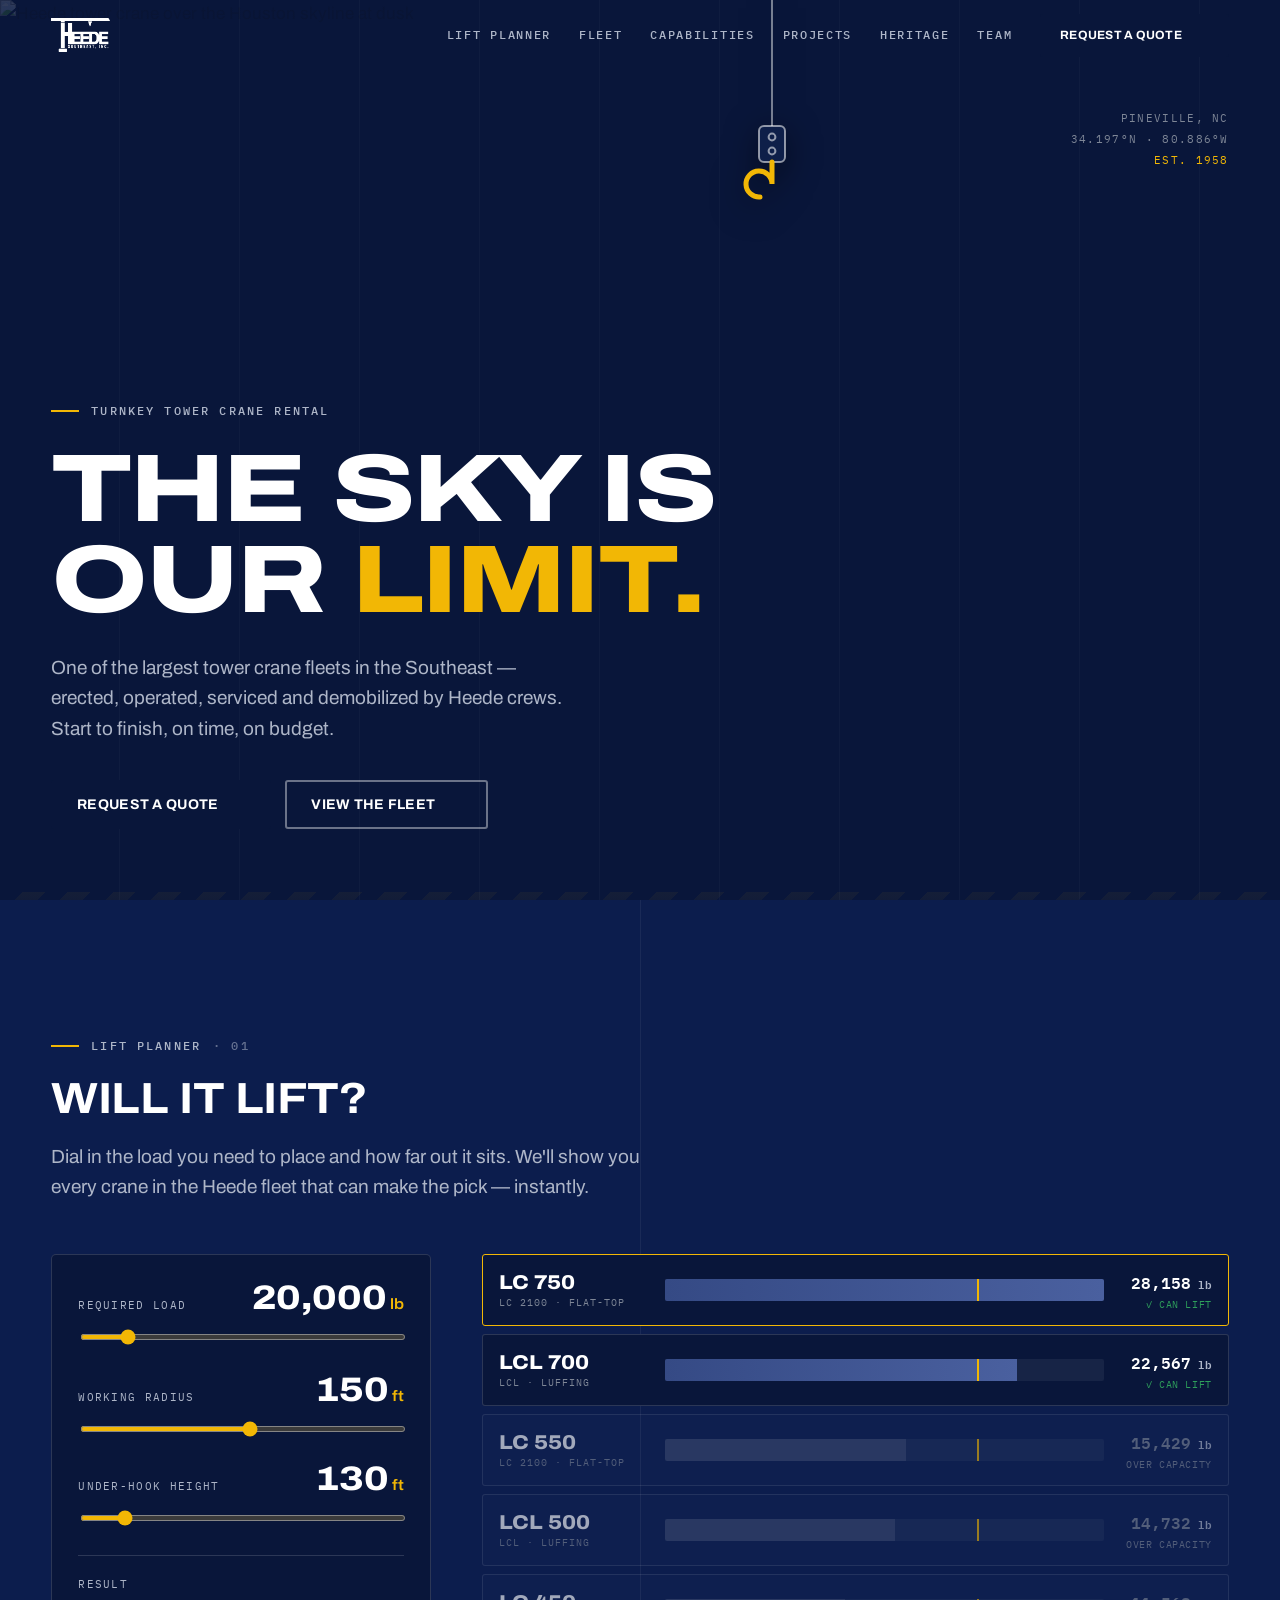
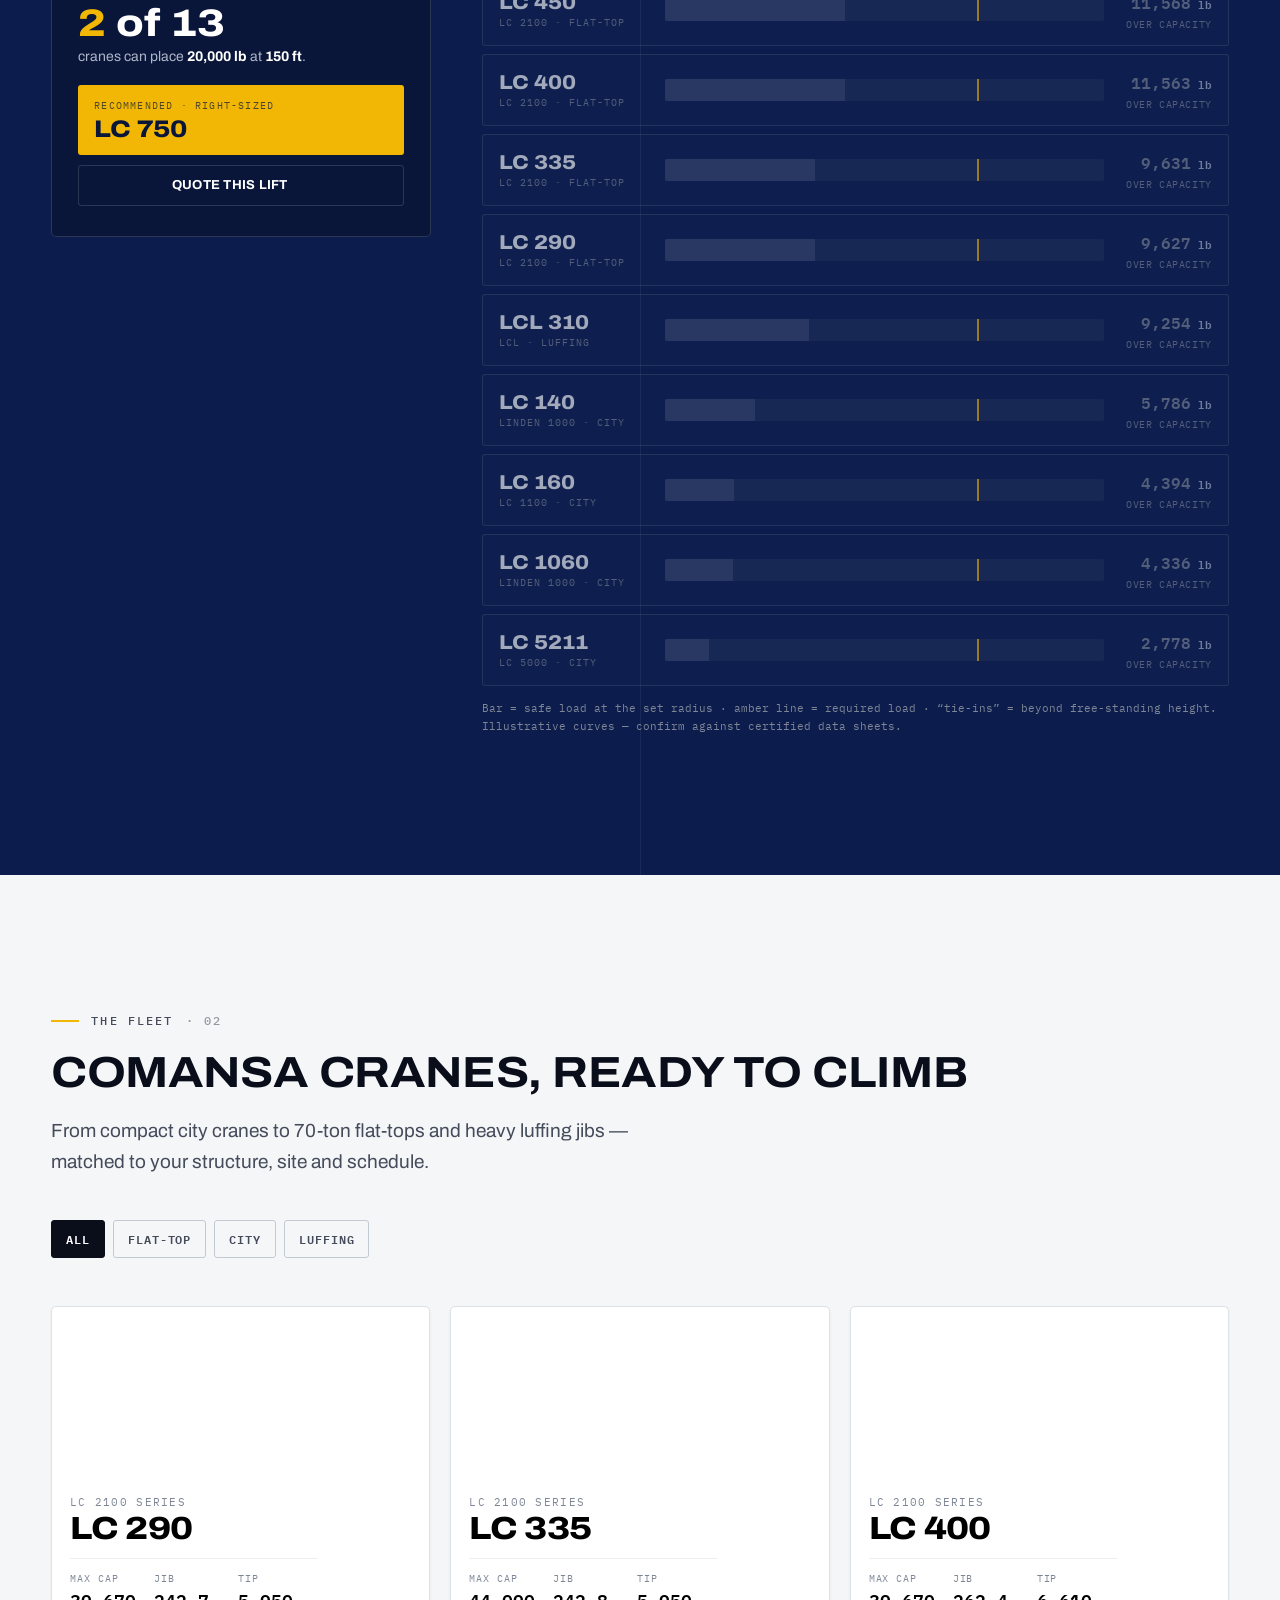
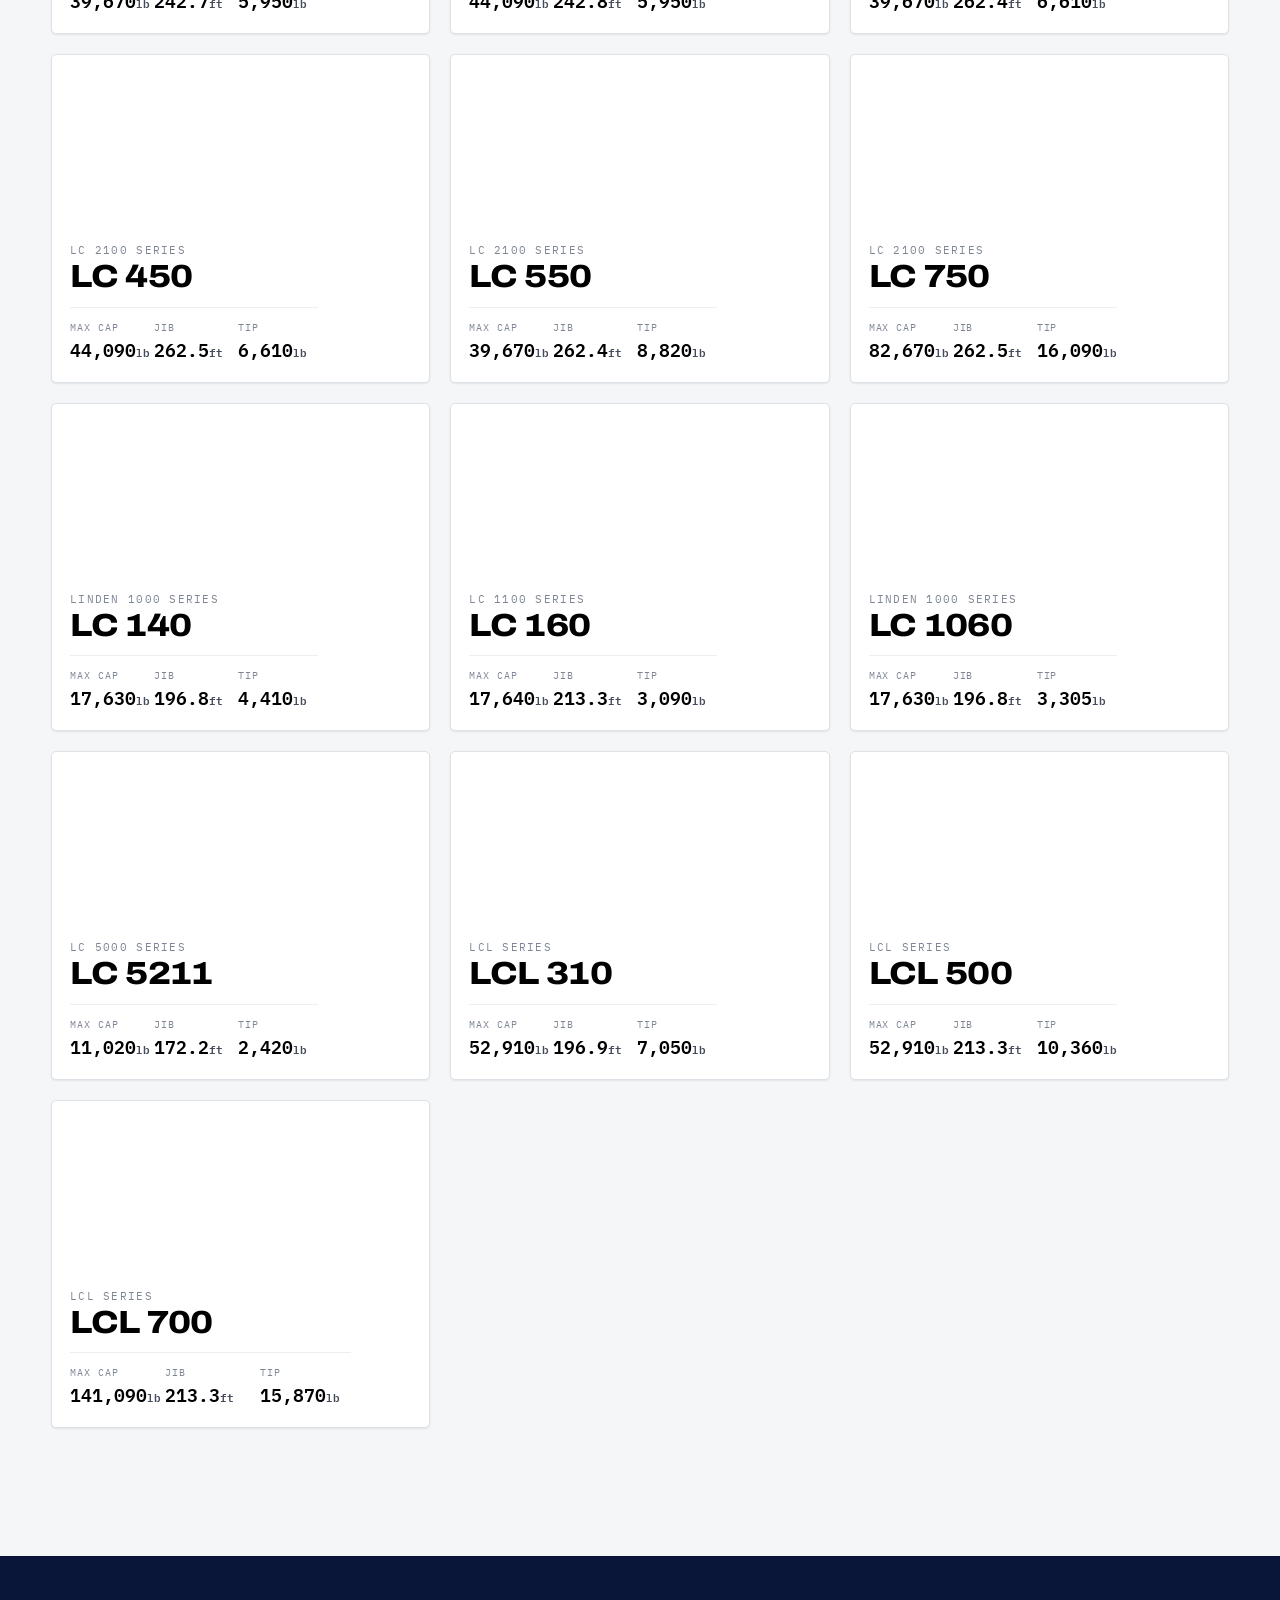
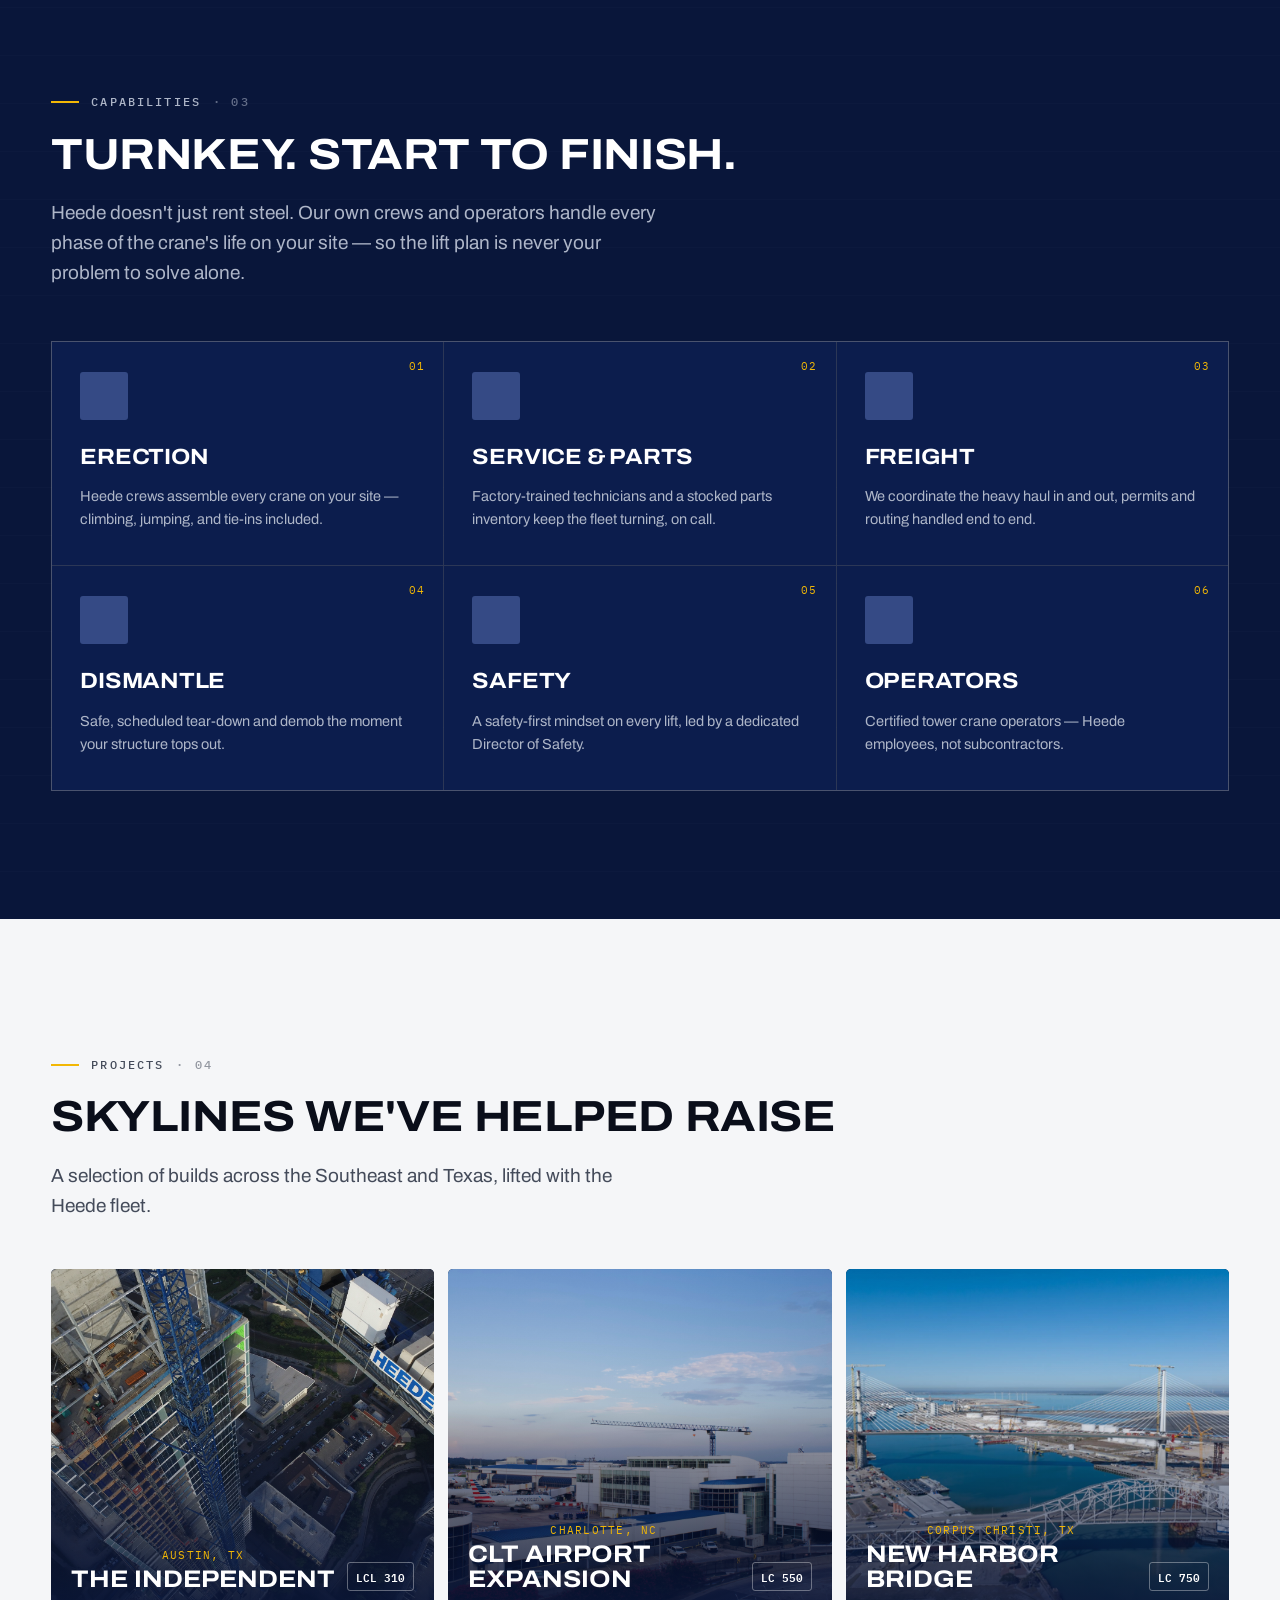
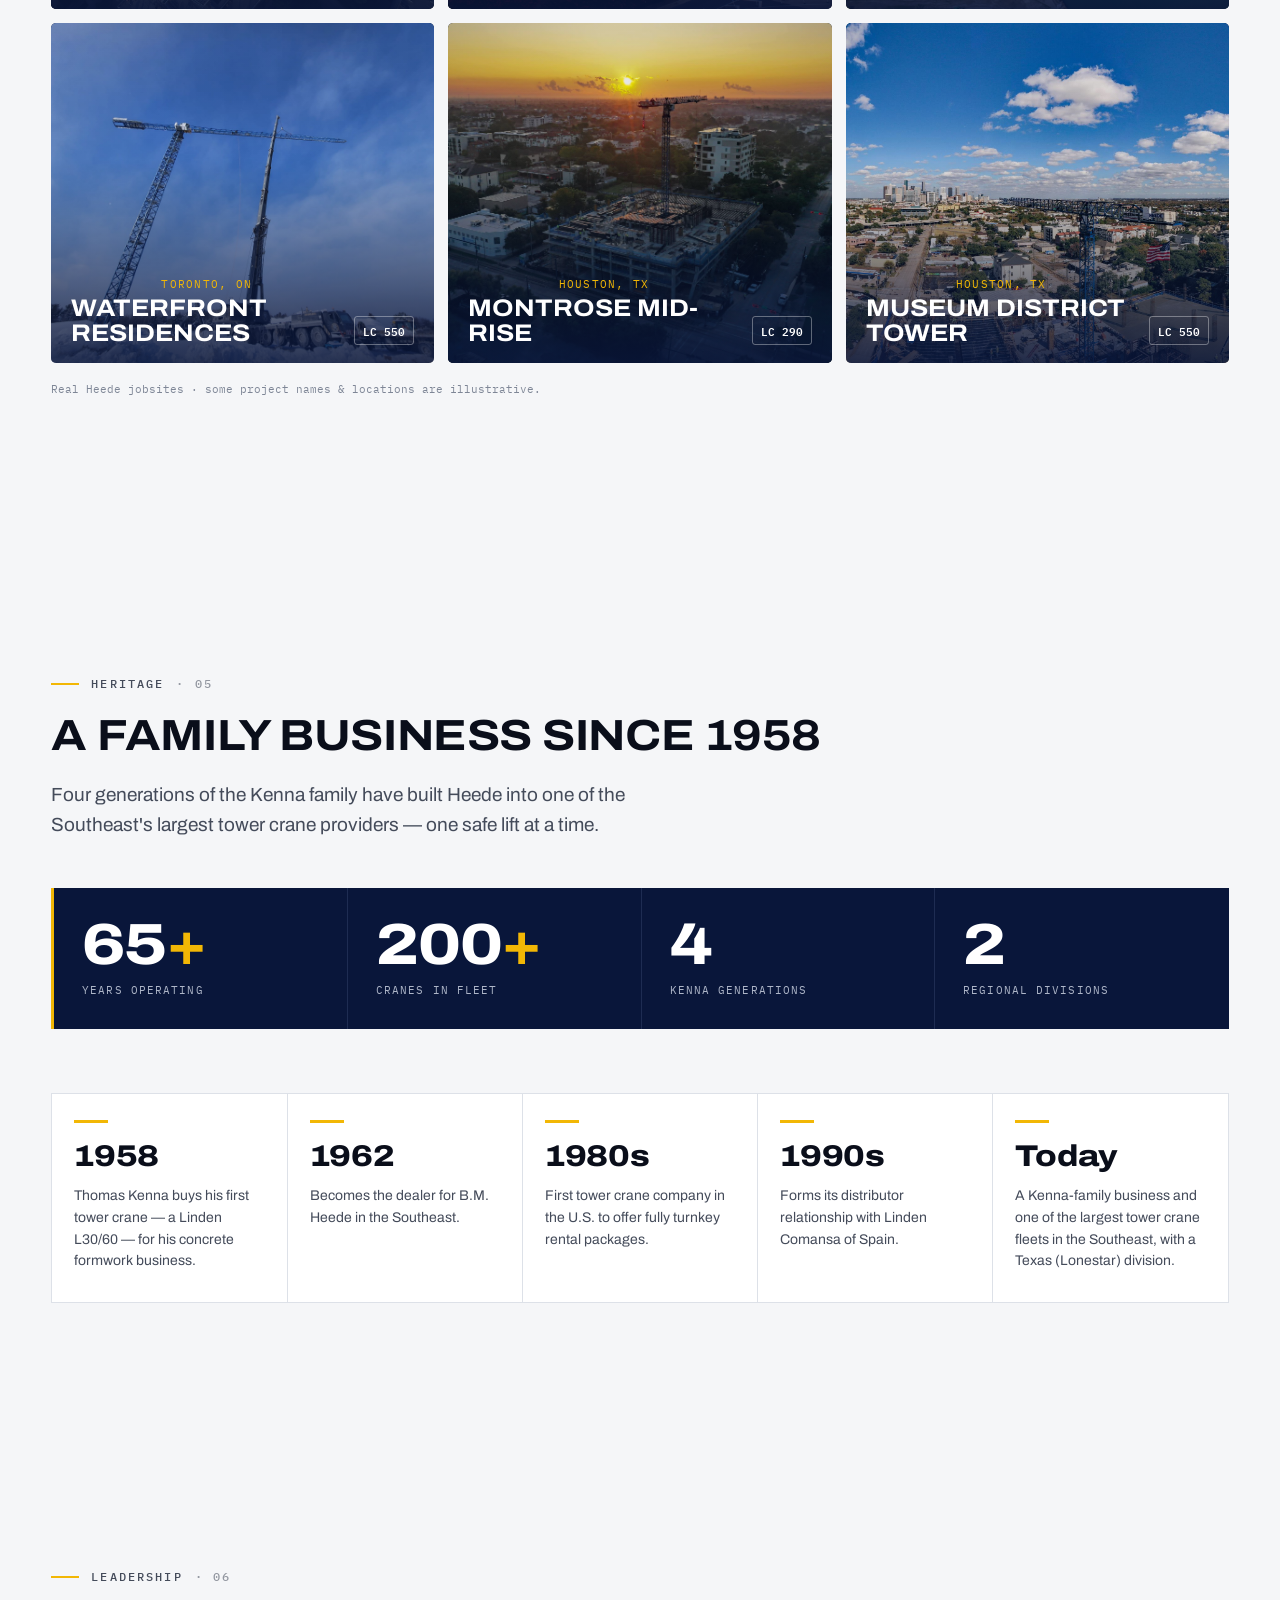
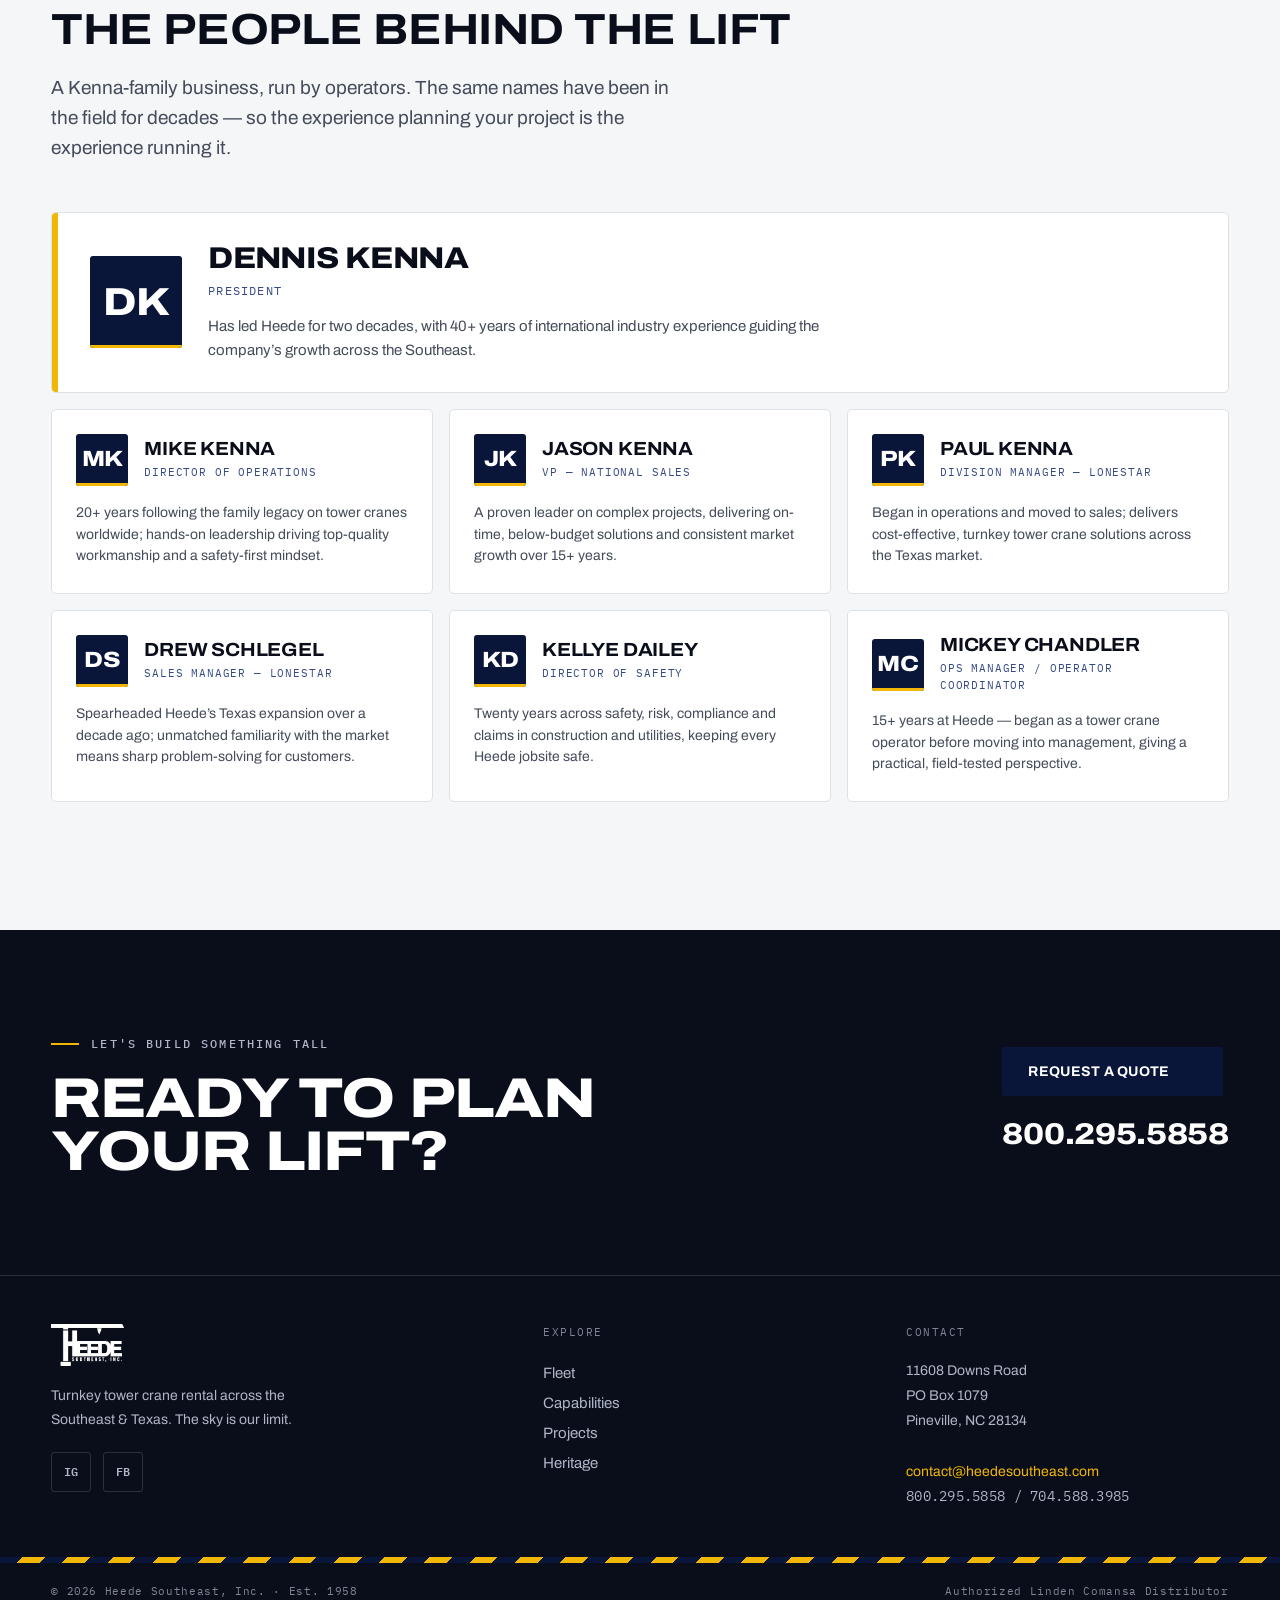
==== commit 2a50a4b8: "Model luffing geometry, cap planner sliders, add hero hook animation - Add minimum-radius + capacity" ====
--- a/index.html
+++ b/index.html
@@ -45,6 +45,15 @@
       <img class="hd-hero__photo" src="assets/photos/tower-crane.jpg" alt="Heede tower crane over the Houston skyline at dusk" />
       <div class="hd-hero__grad"></div>
       <div class="hd-hero__grid"></div>
+      <div class="hd-hero__hook" aria-hidden="true">
+        <svg class="hd-hero__hook-svg" viewBox="0 0 60 240" fill="none" xmlns="http://www.w3.org/2000/svg">
+          <line x1="30" y1="0" x2="30" y2="128" stroke="rgba(255,255,255,.45)" stroke-width="2" />
+          <rect x="17" y="126" width="26" height="36" rx="5" fill="#0E1F49" stroke="rgba(255,255,255,.55)" stroke-width="2" />
+          <circle cx="30" cy="137" r="3.4" fill="none" stroke="rgba(255,255,255,.55)" stroke-width="2" />
+          <circle cx="30" cy="151" r="3.4" fill="none" stroke="rgba(255,255,255,.55)" stroke-width="2" />
+          <path d="M30 162 V184 a13 13 0 1 0 -12 12.9" fill="none" stroke="var(--amber)" stroke-width="5" stroke-linecap="round" />
+        </svg>
+      </div>
       <div class="hd-hero-anno">Pineville, NC<br />34.197&deg;N &middot; 80.886&deg;W<br /><span class="amber">EST. 1958</span></div>
       <div class="hd-container wide hd-hero__body">
         <span class="hd-eyebrow on-dark"><span class="hd-eyebrow-bar"></span>Turnkey Tower Crane Rental</span>
@@ -72,23 +81,23 @@
             <div class="hd-planner__field">
               <div class="hd-planner__labelrow">
                 <span class="hd-planner__label">Required Load</span>
-                <span class="hd-planner__value"><span data-lp-load-v>12.0</span><span class="unit">t</span></span>
+                <span class="hd-planner__value"><span data-lp-load-v>20,000</span><span class="unit">lb</span></span>
               </div>
-              <input class="hd-planner__slider" type="range" min="1" max="64" step="0.5" value="12" data-lp-load />
+              <input class="hd-planner__slider" type="range" min="2000" max="141000" step="1000" value="20000" data-lp-load />
             </div>
             <div class="hd-planner__field" style="margin-bottom:22px">
               <div class="hd-planner__labelrow">
                 <span class="hd-planner__label">Working Radius</span>
-                <span class="hd-planner__value"><span data-lp-radius-v>45</span><span class="unit">m</span></span>
+                <span class="hd-planner__value"><span data-lp-radius-v>150</span><span class="unit">ft</span></span>
               </div>
-              <input class="hd-planner__slider" type="range" min="10" max="85" step="1" value="45" data-lp-radius />
+              <input class="hd-planner__slider" type="range" min="30" max="260" step="5" value="150" data-lp-radius />
             </div>
             <div class="hd-planner__field" style="margin-bottom:26px">
               <div class="hd-planner__labelrow">
                 <span class="hd-planner__label">Under-Hook Height</span>
-                <span class="hd-planner__value"><span data-lp-height-v>40</span><span class="unit">m</span></span>
+                <span class="hd-planner__value"><span data-lp-height-v>130</span><span class="unit">ft</span></span>
               </div>
-              <input class="hd-planner__slider" type="range" min="20" max="120" step="2" value="40" data-lp-height />
+              <input class="hd-planner__slider" type="range" min="65" max="650" step="10" value="130" data-lp-height />
             </div>
             <div class="hd-planner__result" data-lp-result></div>
           </div>
@@ -107,7 +116,7 @@
           <div class="hd-head">
             <span class="hd-eyebrow"><span class="hd-eyebrow-bar"></span>The Fleet<span class="hd-eyebrow-num">&middot; 02</span></span>
             <h2 class="hd-head__title">Comansa cranes, ready to climb</h2>
-            <p class="hd-head__intro">From compact city cranes to 64-tonne flat-tops and luffing jibs — matched to your structure, site and schedule.</p>
+            <p class="hd-head__intro">From compact city cranes to 70-ton flat-tops and heavy luffing jibs — matched to your structure, site and schedule.</p>
           </div>
           <div class="hd-fleet__filters" data-fleet-filters></div>
         </div>
--- a/css/home.css
+++ b/css/home.css
@@ -150,6 +150,17 @@
   position: absolute; inset: 0; opacity: .5;
   background-image: repeating-linear-gradient(90deg, transparent 0 119px, rgba(255,255,255,.05) 119px 120px);
 }
+.hd-hero__hook {
+  position: absolute; top: 0; left: 58%; width: 60px; height: 240px; z-index: 2;
+  transform-origin: 50% 0; animation: hd-hook-sway 7s ease-in-out infinite; pointer-events: none;
+}
+.hd-hero__hook-svg { width: 100%; height: 100%; display: block; filter: drop-shadow(0 8px 16px rgba(0,0,0,.5)); }
+@keyframes hd-hook-sway {
+  0%, 100% { transform: rotate(-2.2deg); }
+  50% { transform: rotate(2.2deg); }
+}
+@media (prefers-reduced-motion: reduce) { .hd-hero__hook { animation: none; transform: none; } }
+@media (max-width: 760px) { .hd-hero__hook { display: none; } }
 .hd-hero-anno {
   position: absolute; top: 108px; right: var(--gutter); text-align: right;
   font-family: var(--font-mono); font-size: 11px; letter-spacing: .12em; text-transform: uppercase;
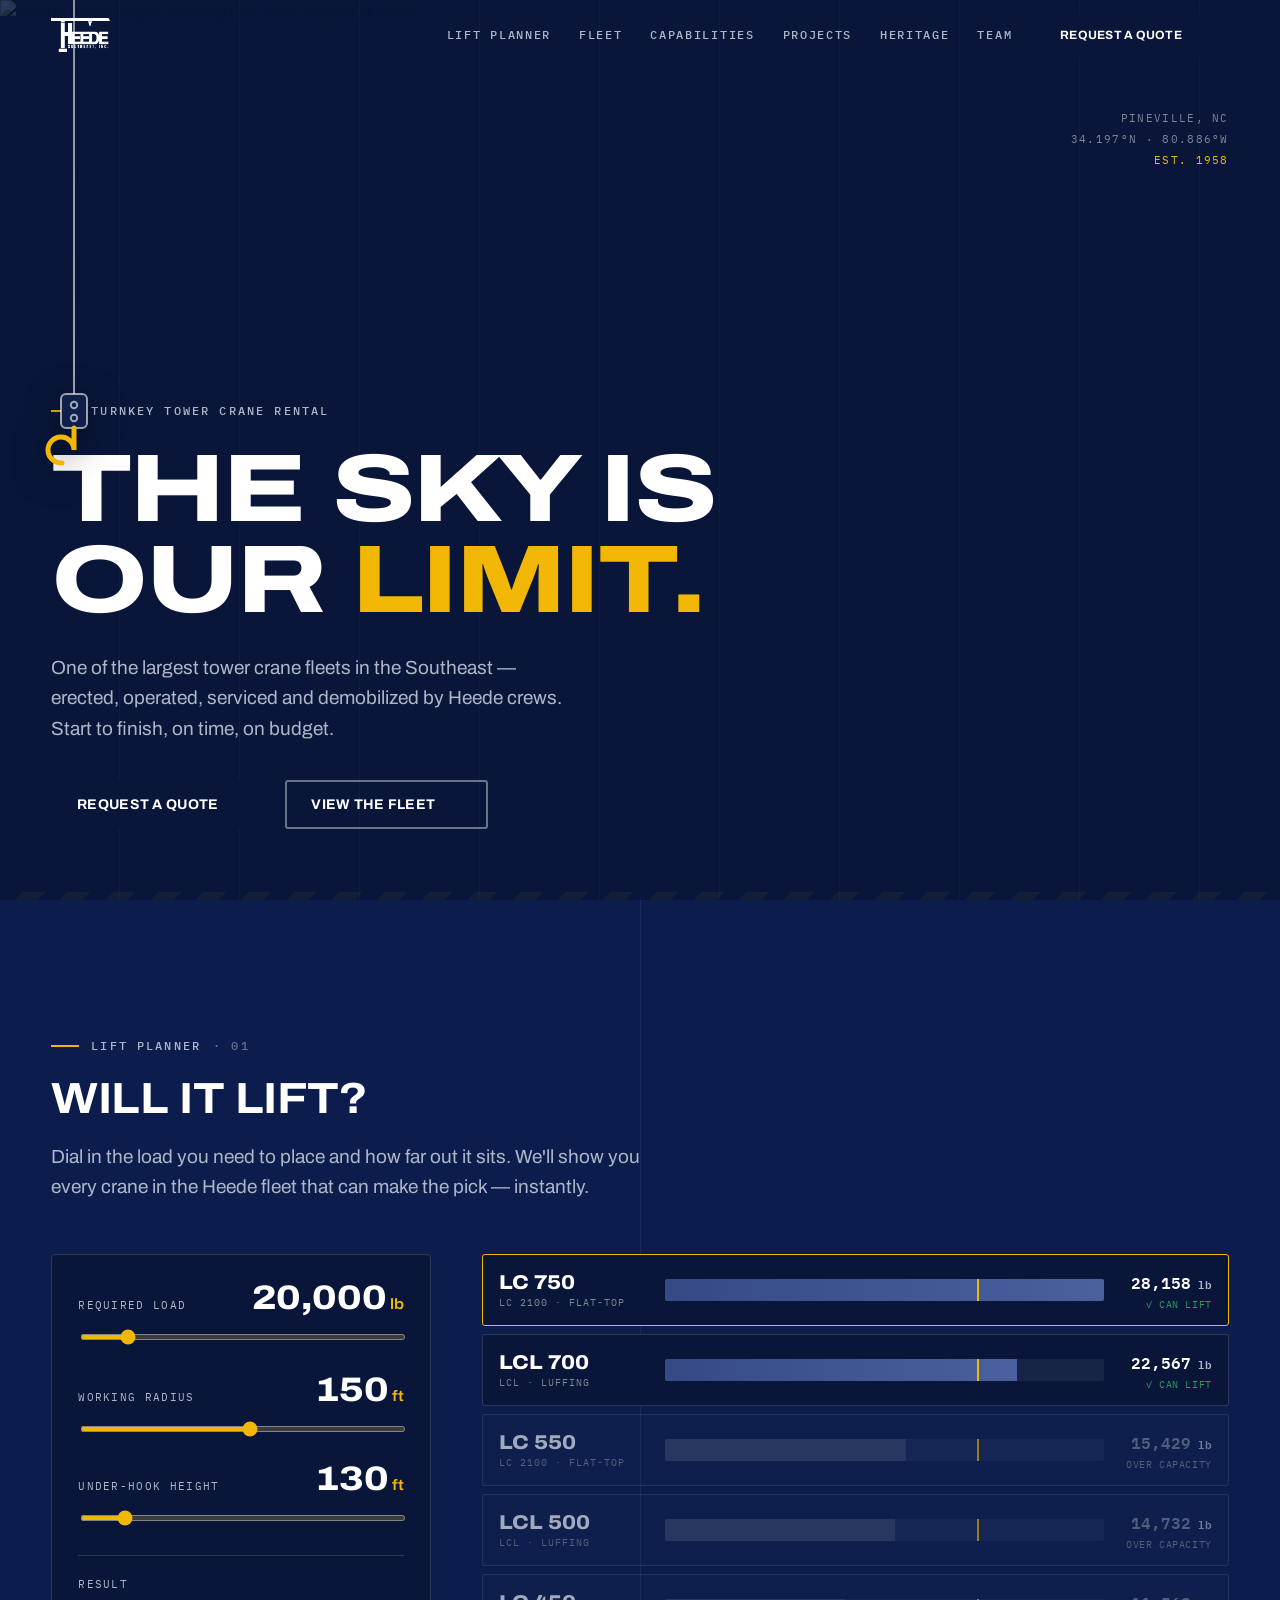
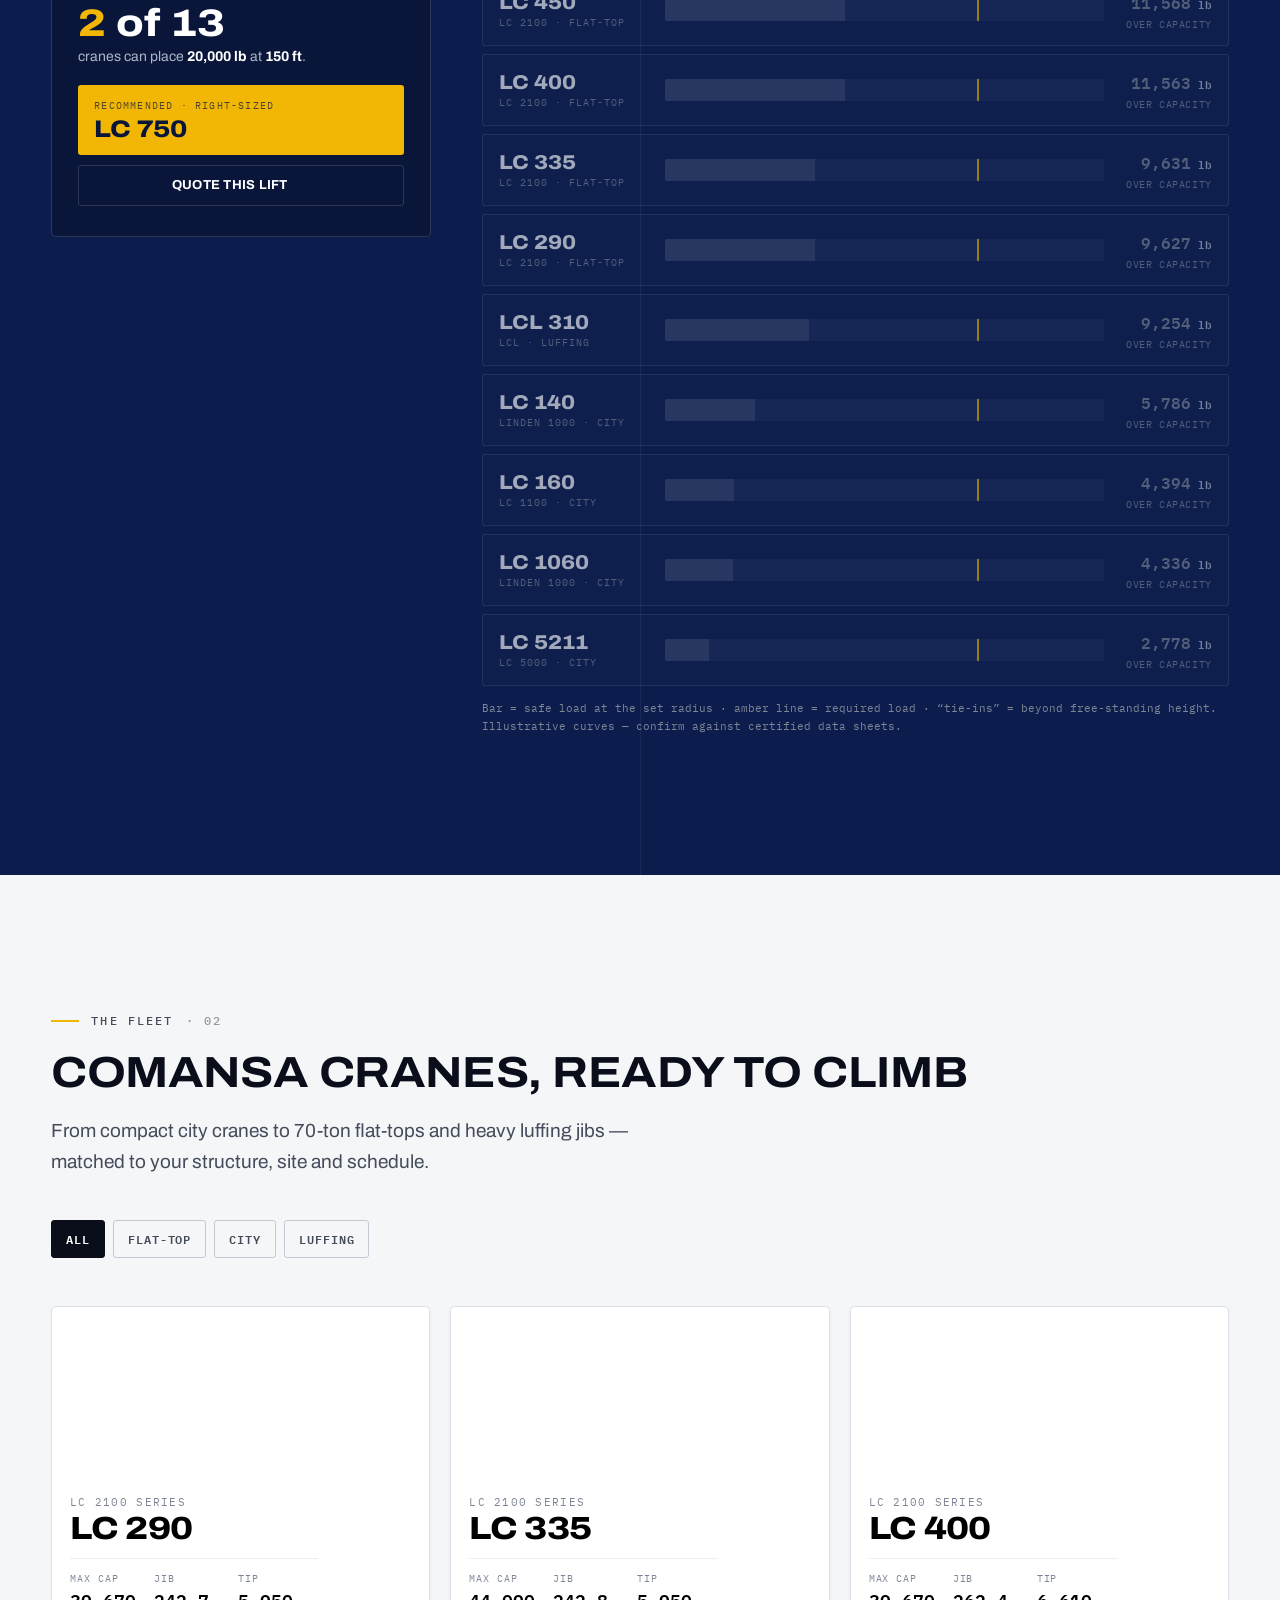
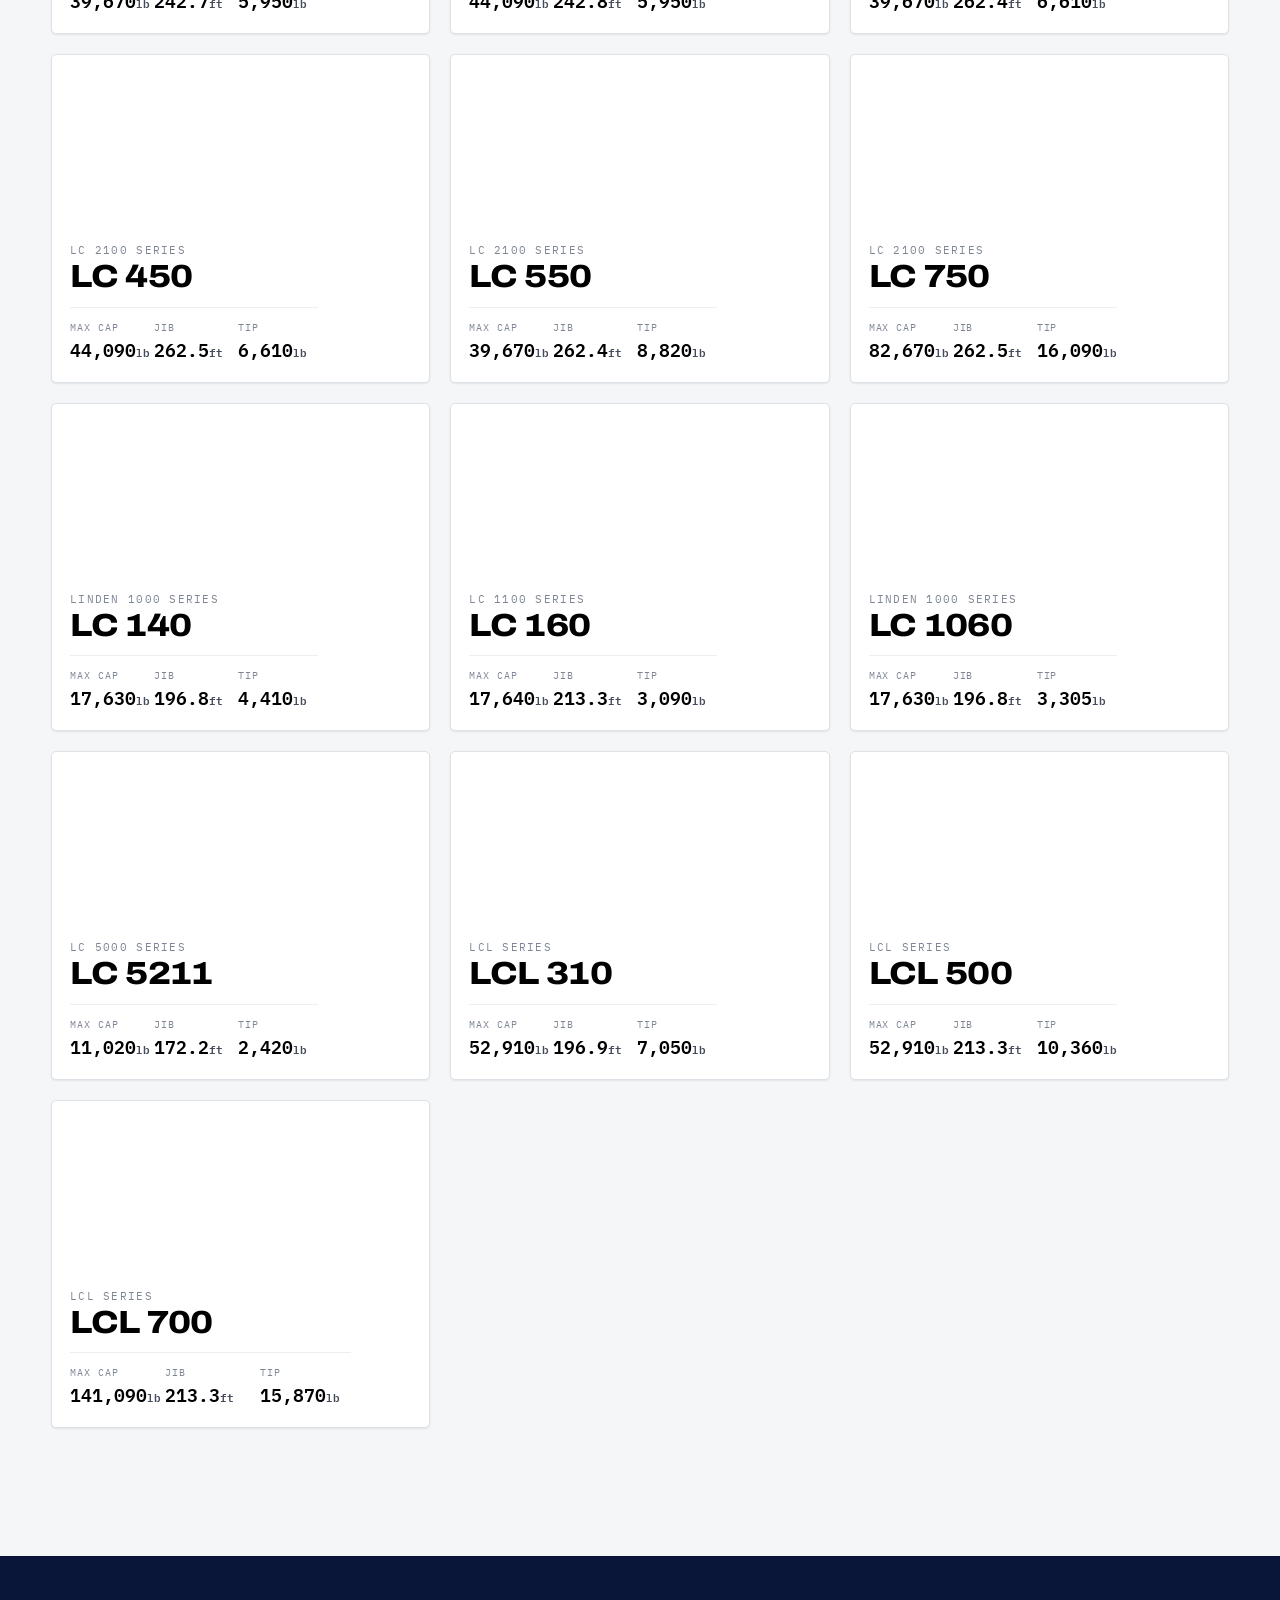
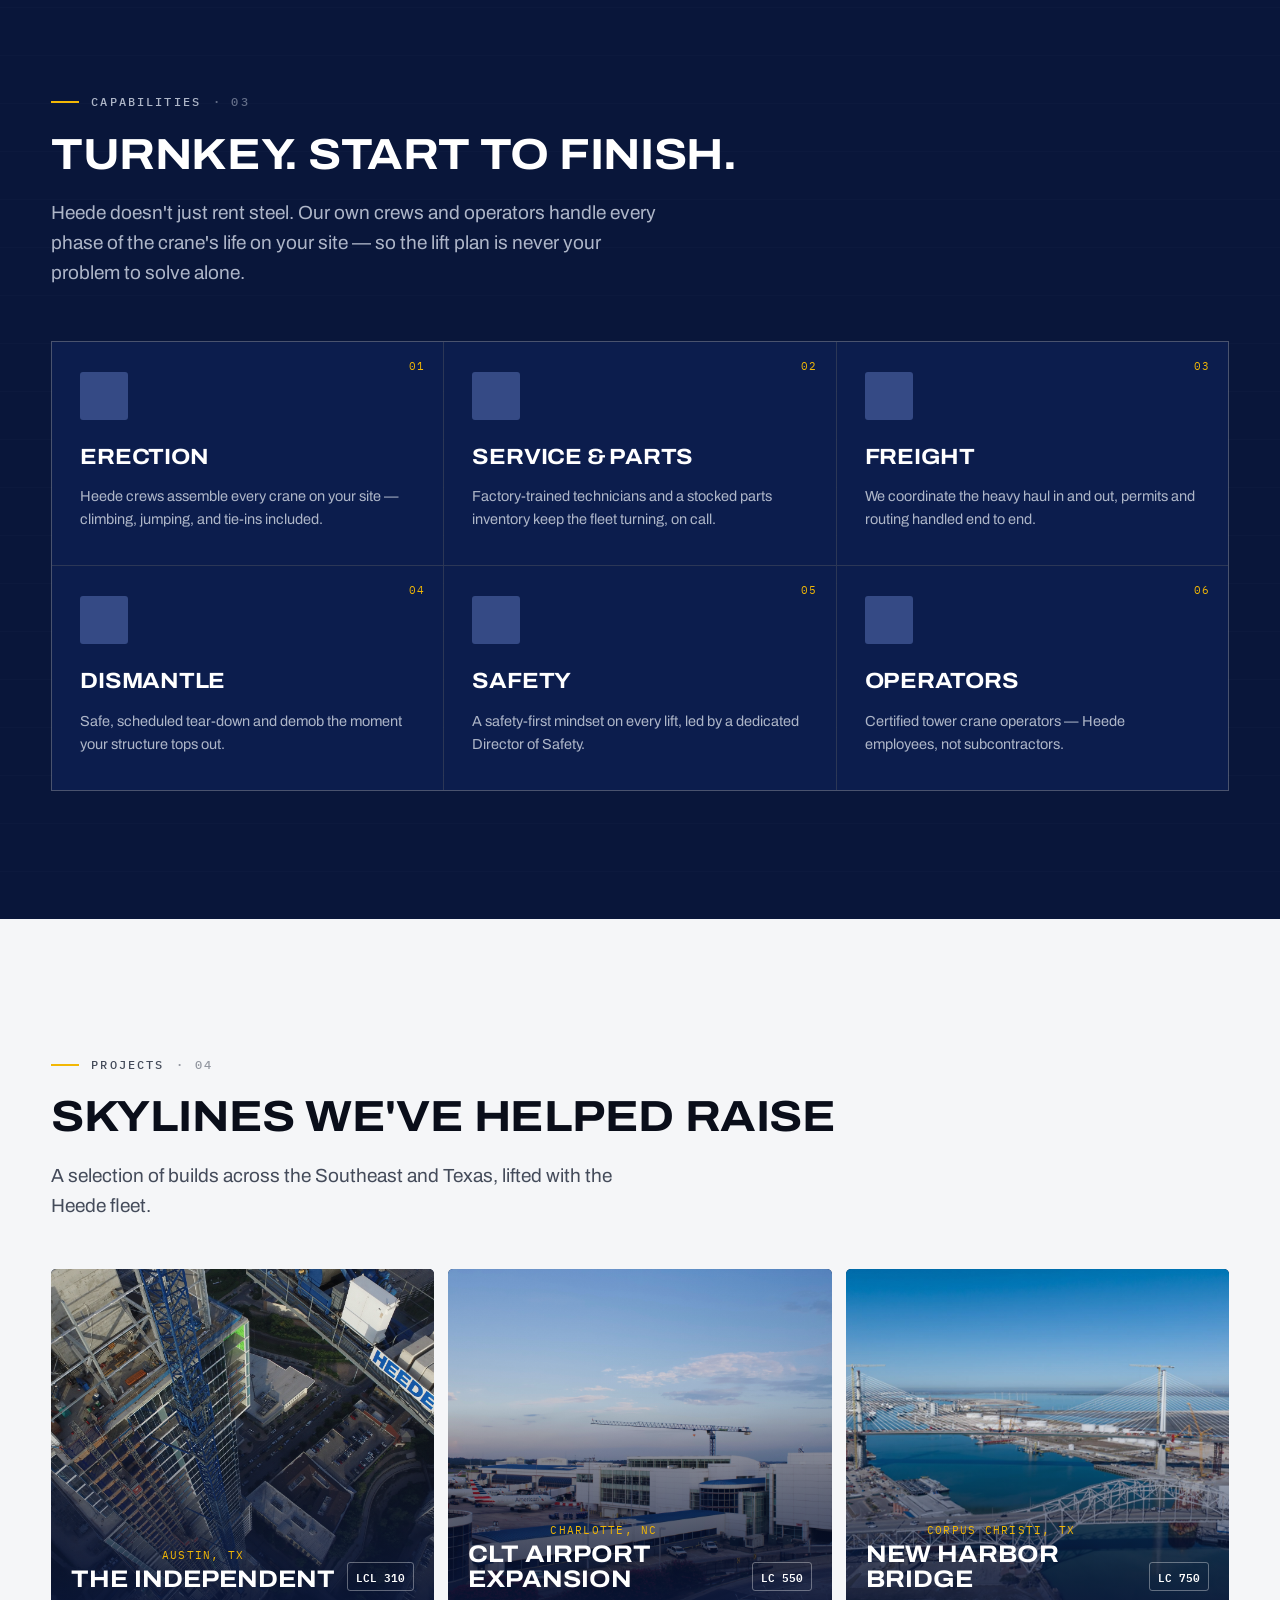
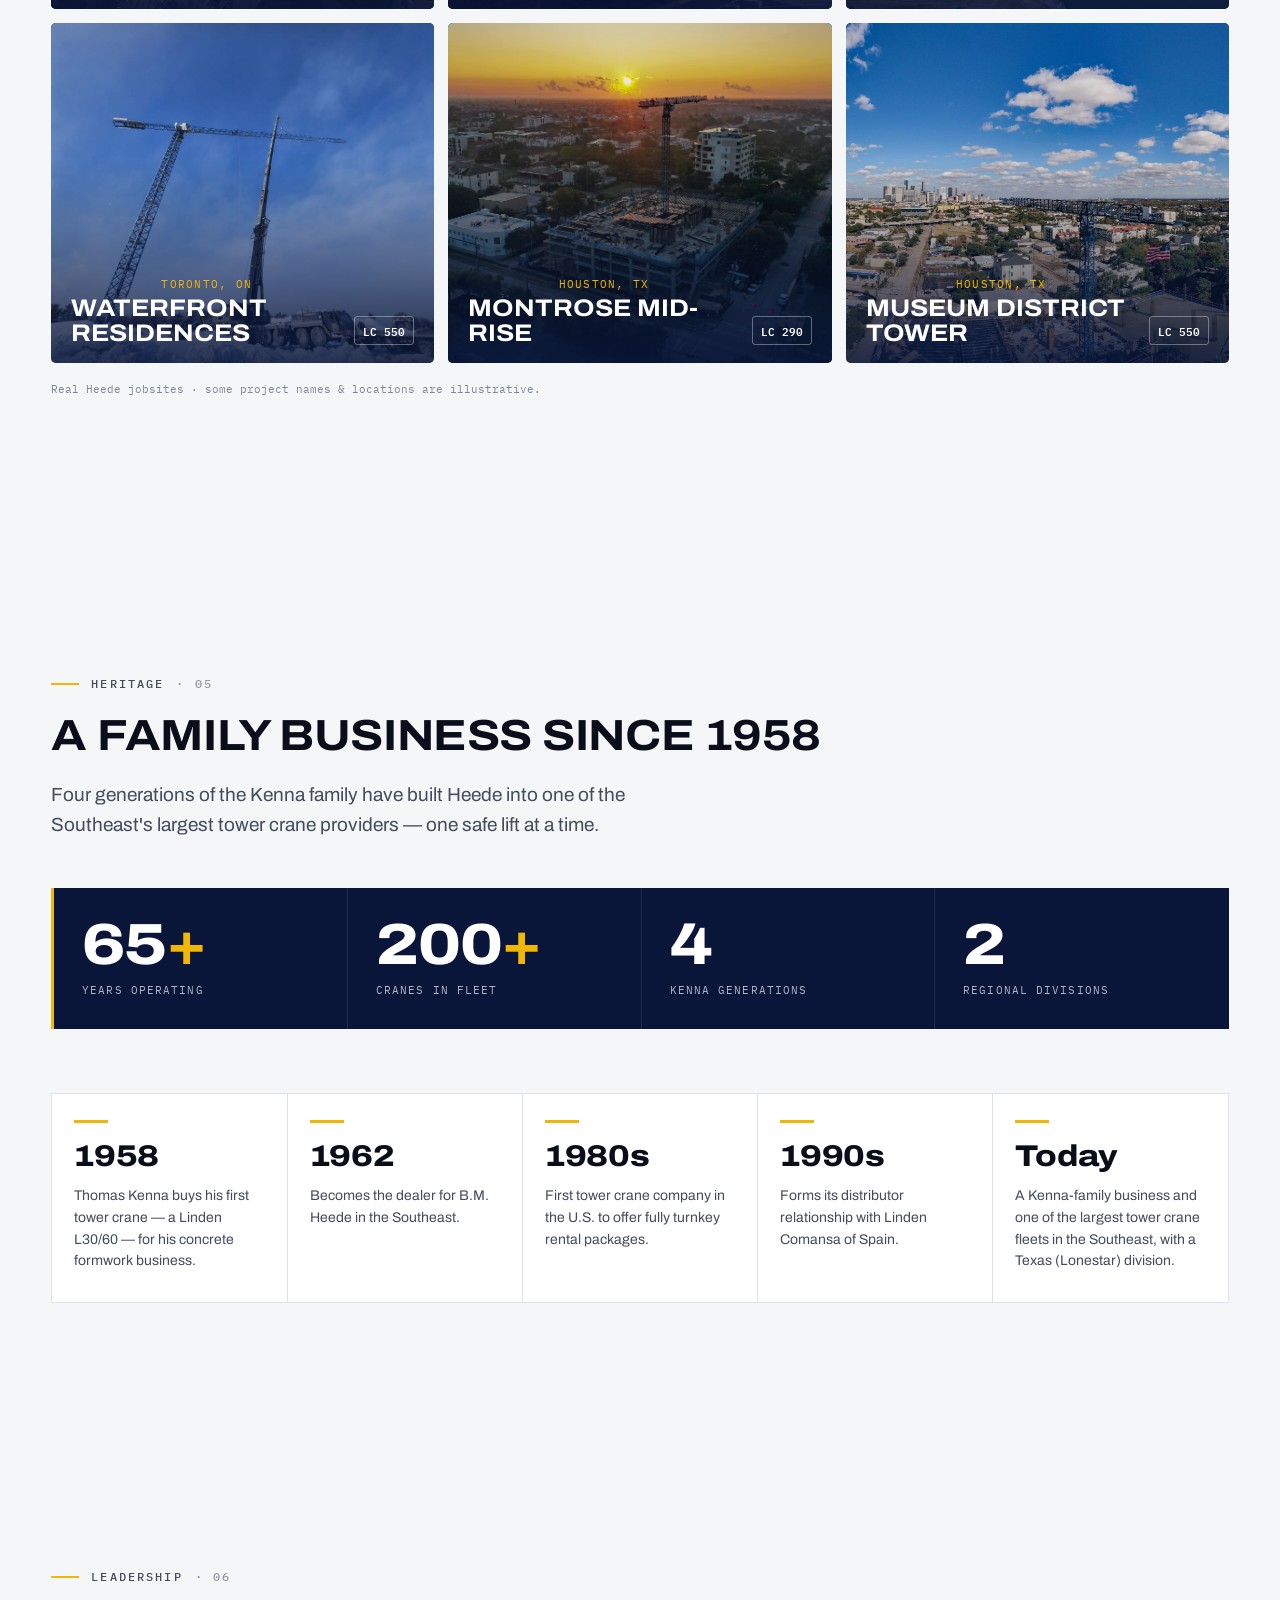
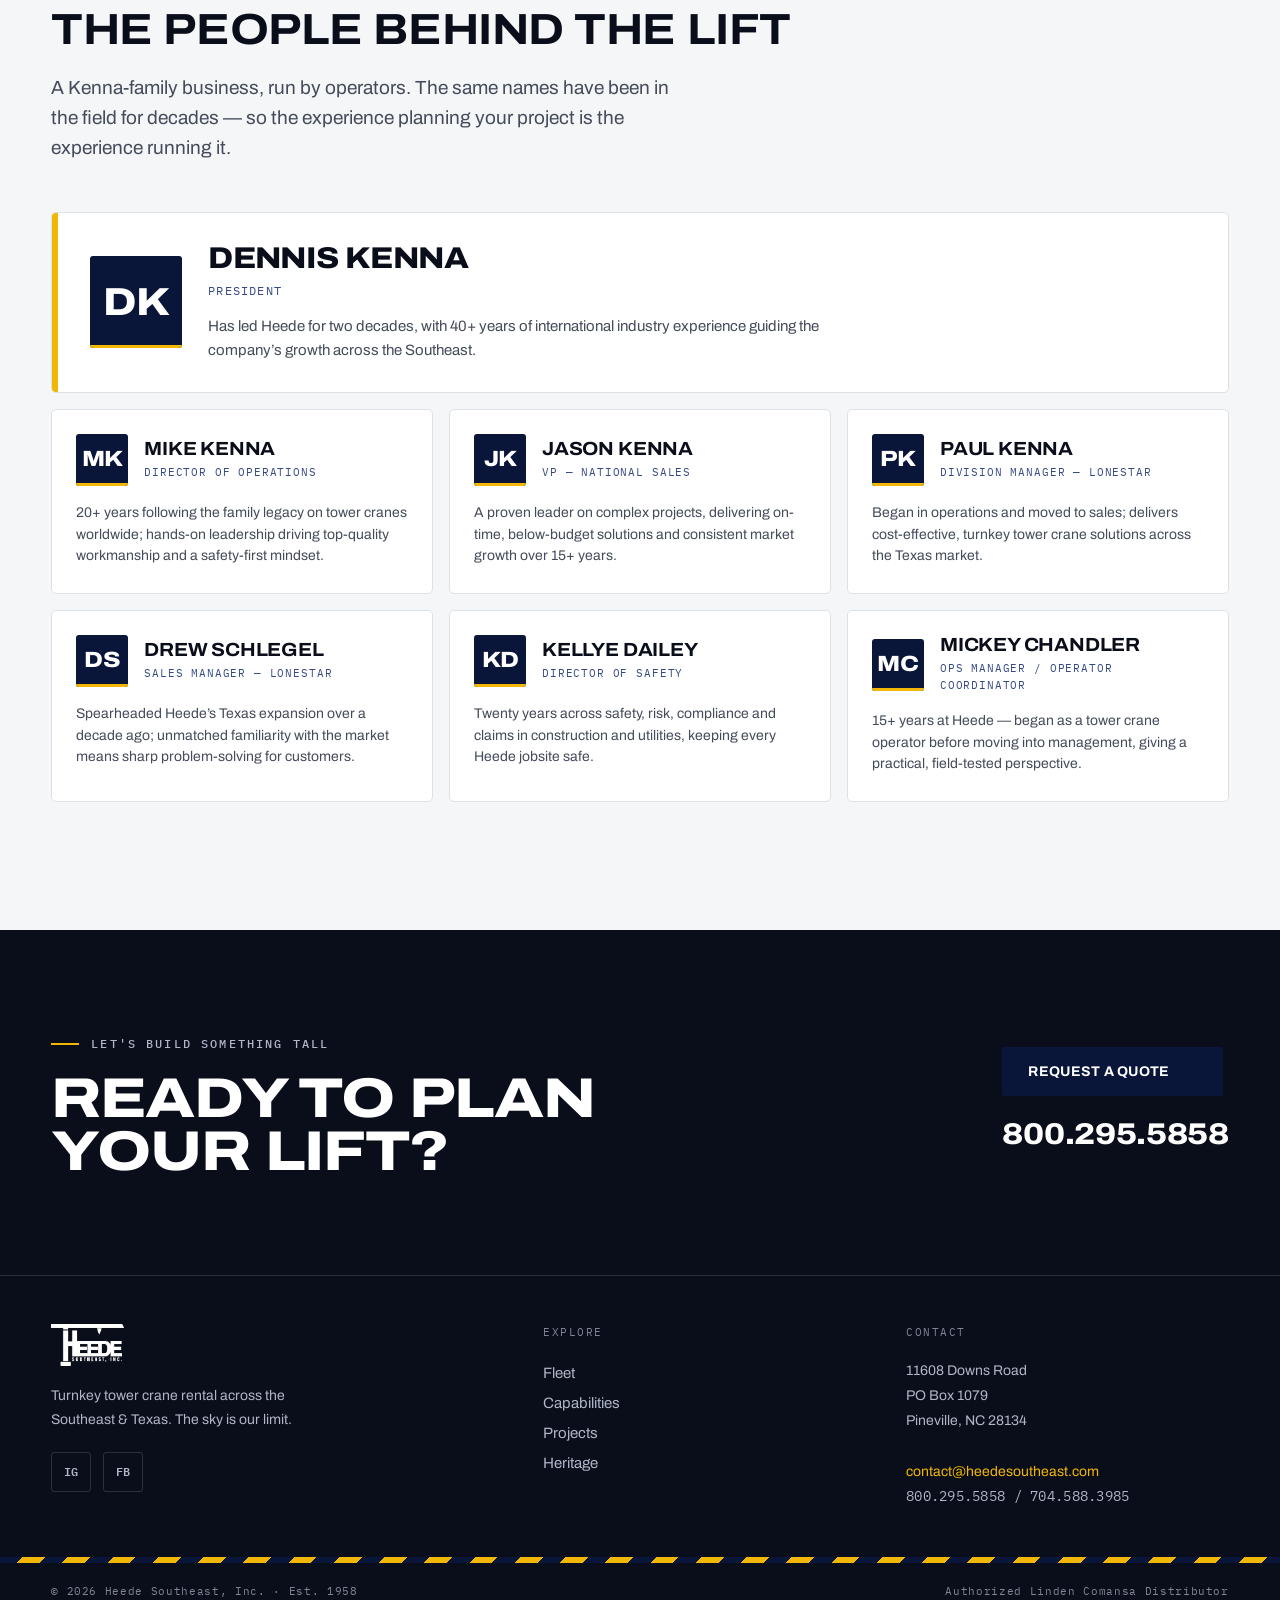
==== commit 6a49a745: "Rework hero animation: hook hoists the headline into place Replace the idle swaying hook with a load" ====
--- a/index.html
+++ b/index.html
@@ -45,19 +45,24 @@
       <img class="hd-hero__photo" src="assets/photos/tower-crane.jpg" alt="Heede tower crane over the Houston skyline at dusk" />
       <div class="hd-hero__grad"></div>
       <div class="hd-hero__grid"></div>
-      <div class="hd-hero__hook" aria-hidden="true">
-        <svg class="hd-hero__hook-svg" viewBox="0 0 60 240" fill="none" xmlns="http://www.w3.org/2000/svg">
-          <line x1="30" y1="0" x2="30" y2="128" stroke="rgba(255,255,255,.45)" stroke-width="2" />
-          <rect x="17" y="126" width="26" height="36" rx="5" fill="#0E1F49" stroke="rgba(255,255,255,.55)" stroke-width="2" />
-          <circle cx="30" cy="137" r="3.4" fill="none" stroke="rgba(255,255,255,.55)" stroke-width="2" />
-          <circle cx="30" cy="151" r="3.4" fill="none" stroke="rgba(255,255,255,.55)" stroke-width="2" />
-          <path d="M30 162 V184 a13 13 0 1 0 -12 12.9" fill="none" stroke="var(--amber)" stroke-width="5" stroke-linecap="round" />
-        </svg>
-      </div>
       <div class="hd-hero-anno">Pineville, NC<br />34.197&deg;N &middot; 80.886&deg;W<br /><span class="amber">EST. 1958</span></div>
       <div class="hd-container wide hd-hero__body">
         <span class="hd-eyebrow on-dark"><span class="hd-eyebrow-bar"></span>Turnkey Tower Crane Rental</span>
-        <h1 class="hd-hero__title">The sky is<br />our <span class="amber">limit.</span></h1>
+        <div class="hd-hero__titlewrap">
+          <div class="hd-hero__rig" aria-hidden="true">
+            <span class="hd-hero__cable"></span>
+            <svg class="hd-hero__hook" viewBox="0 0 60 86" fill="none" xmlns="http://www.w3.org/2000/svg">
+              <rect x="17" y="2" width="26" height="34" rx="5" fill="#0E1F49" stroke="rgba(255,255,255,.6)" stroke-width="2" />
+              <circle cx="30" cy="13" r="3.2" fill="none" stroke="rgba(255,255,255,.6)" stroke-width="2" />
+              <circle cx="30" cy="26" r="3.2" fill="none" stroke="rgba(255,255,255,.6)" stroke-width="2" />
+              <path d="M30 36 V58 a13 13 0 1 0 -12 12.9" fill="none" stroke="var(--amber)" stroke-width="5" stroke-linecap="round" />
+            </svg>
+          </div>
+          <h1 class="hd-hero__title">
+            <span class="hd-hero__line"><span class="hd-hero__line-i">The sky is</span></span>
+            <span class="hd-hero__line"><span class="hd-hero__line-i">our <span class="amber">limit.</span></span></span>
+          </h1>
+        </div>
         <p class="hd-hero__sub">One of the largest tower crane fleets in the Southeast — erected, operated, serviced and demobilized by Heede crews. Start to finish, on time, on budget.</p>
         <div class="hd-hero__actions">
           <button class="hd-btn hd-btn--primary" data-quote>Request a Quote <span class="hd-icon" data-lucide="arrow-right"></span></button>
--- a/css/home.css
+++ b/css/home.css
@@ -150,17 +150,47 @@
   position: absolute; inset: 0; opacity: .5;
   background-image: repeating-linear-gradient(90deg, transparent 0 119px, rgba(255,255,255,.05) 119px 120px);
 }
+/* Hero headline hoist: the hook + the title rise into place together on load,
+   as if the crane lifts "The sky is our limit." up. */
+.hd-hero__titlewrap { position: relative; margin-top: 24px; }
+.hd-hero__rig {
+  position: absolute; inset: 0; pointer-events: none; z-index: 2;
+  animation: hd-hoist 1s cubic-bezier(.16, 1, .3, 1) .15s both;
+}
+.hd-hero__cable {
+  position: absolute; left: 22px; bottom: calc(100% + 2px); width: 2px; height: 92vh;
+  background: linear-gradient(180deg, rgba(255,255,255,0) 0%, rgba(255,255,255,.5) 22%, rgba(255,255,255,.62) 100%);
+}
 .hd-hero__hook {
-  position: absolute; top: 0; left: 58%; width: 60px; height: 240px; z-index: 2;
-  transform-origin: 50% 0; animation: hd-hook-sway 7s ease-in-out infinite; pointer-events: none;
-}
-.hd-hero__hook-svg { width: 100%; height: 100%; display: block; filter: drop-shadow(0 8px 16px rgba(0,0,0,.5)); }
+  position: absolute; left: -7px; bottom: calc(100% - 34px); width: 60px; height: 86px;
+  transform-origin: 50% 0; animation: hd-hook-sway 6s ease-in-out 1.5s infinite;
+  filter: drop-shadow(0 8px 16px rgba(0,0,0,.5));
+}
+@keyframes hd-hoist {
+  0% { transform: translateY(116px); }
+  100% { transform: translateY(0); }
+}
 @keyframes hd-hook-sway {
-  0%, 100% { transform: rotate(-2.2deg); }
-  50% { transform: rotate(2.2deg); }
-}
-@media (prefers-reduced-motion: reduce) { .hd-hero__hook { animation: none; transform: none; } }
-@media (max-width: 760px) { .hd-hero__hook { display: none; } }
+  0%, 100% { transform: rotate(-2deg); }
+  50% { transform: rotate(2deg); }
+}
+.hd-hero__line { display: block; overflow: hidden; padding-bottom: .1em; margin-bottom: -.1em; }
+.hd-hero__line-i {
+  display: block; transform: translateY(112%);
+  animation: hd-line-rise 1s cubic-bezier(.16, 1, .3, 1) both;
+}
+.hd-hero__line:nth-child(1) .hd-hero__line-i { animation-delay: .2s; }
+.hd-hero__line:nth-child(2) .hd-hero__line-i { animation-delay: .32s; }
+@keyframes hd-line-rise {
+  0% { transform: translateY(112%); }
+  100% { transform: translateY(0); }
+}
+@media (prefers-reduced-motion: reduce) {
+  .hd-hero__rig, .hd-hero__hook, .hd-hero__line-i { animation: none; }
+  .hd-hero__rig { transform: none; }
+  .hd-hero__line-i { transform: none; }
+}
+@media (max-width: 760px) { .hd-hero__rig { display: none; } }
 .hd-hero-anno {
   position: absolute; top: 108px; right: var(--gutter); text-align: right;
   font-family: var(--font-mono); font-size: 11px; letter-spacing: .12em; text-transform: uppercase;
@@ -171,7 +201,7 @@
 .hd-hero__title {
   font-family: var(--font-display); font-weight: 800; font-stretch: 125%; text-transform: uppercase;
   font-size: var(--t-display); line-height: var(--lh-tight); letter-spacing: var(--ls-display);
-  color: var(--fg-on-dark); margin: 24px 0 0; max-width: 15ch;
+  color: var(--fg-on-dark); margin: 0; max-width: 15ch;
 }
 .hd-hero__title .amber { color: var(--amber); }
 .hd-hero__sub {
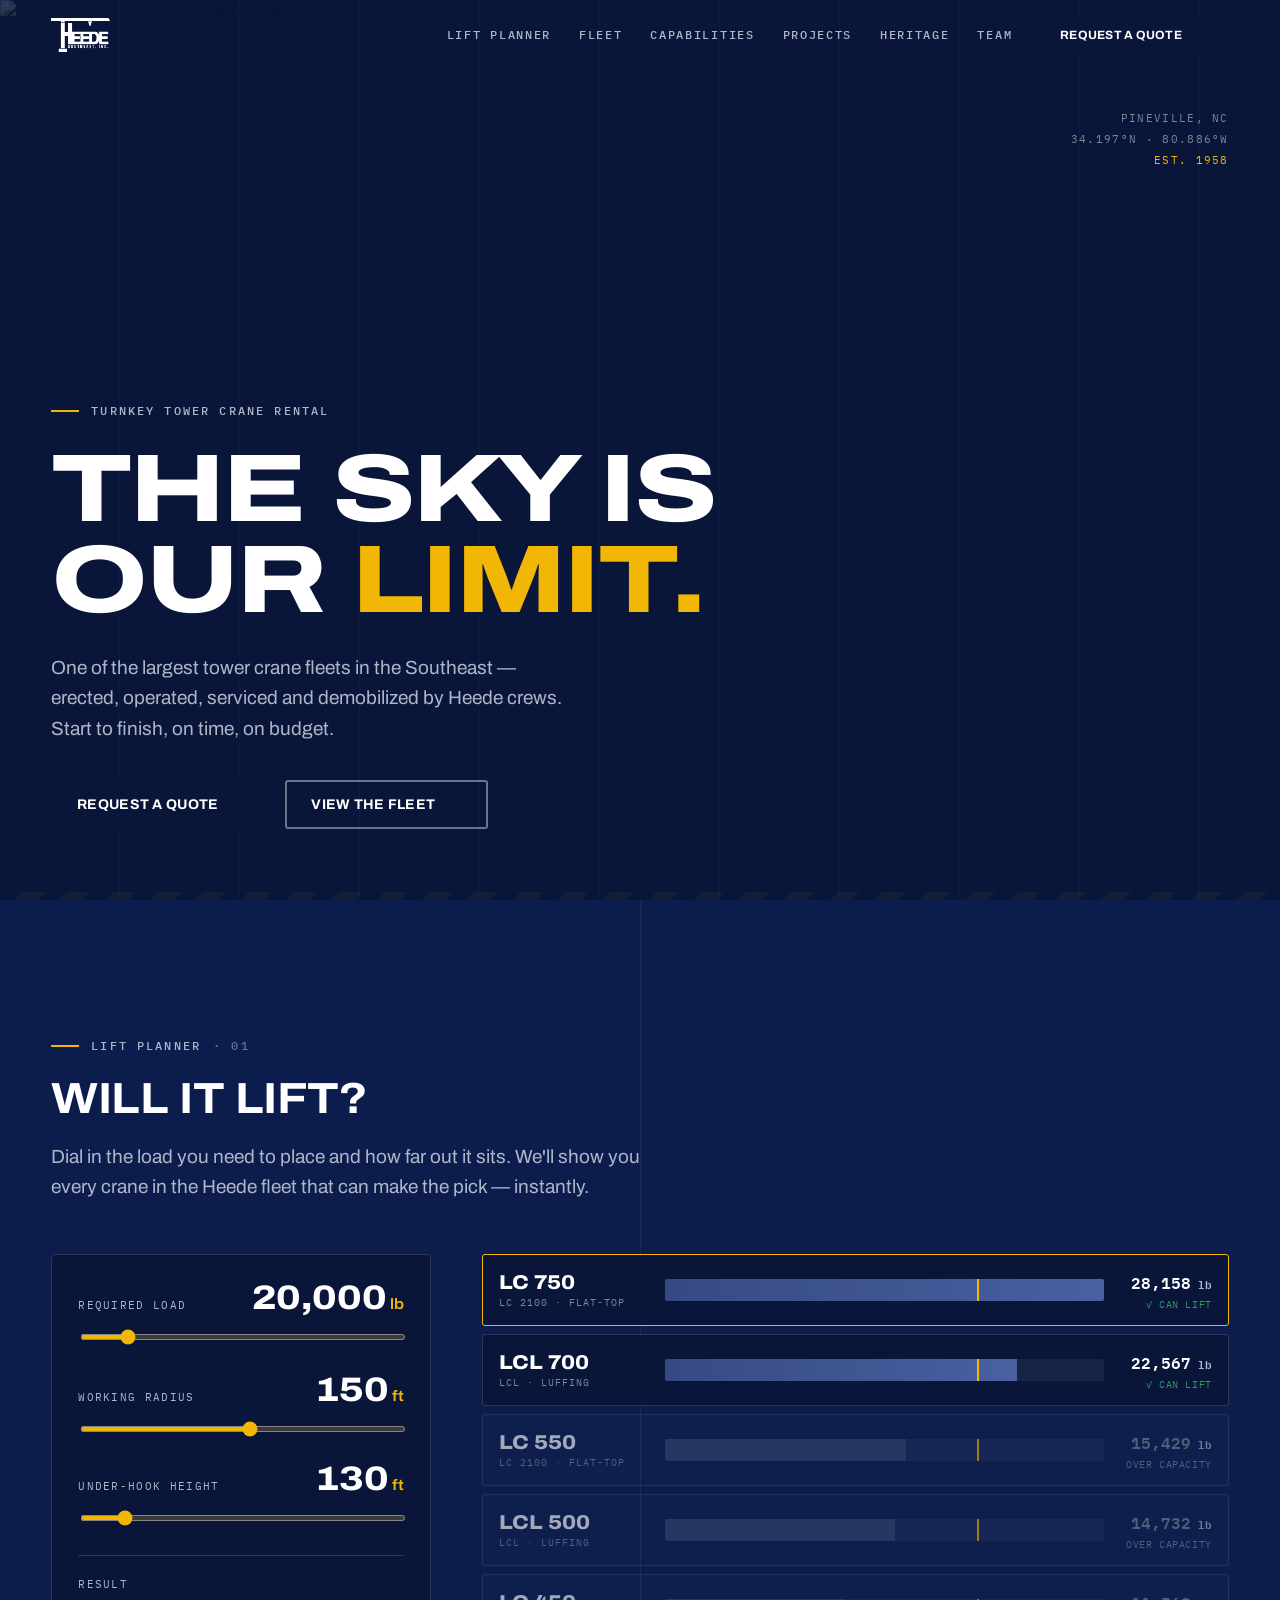
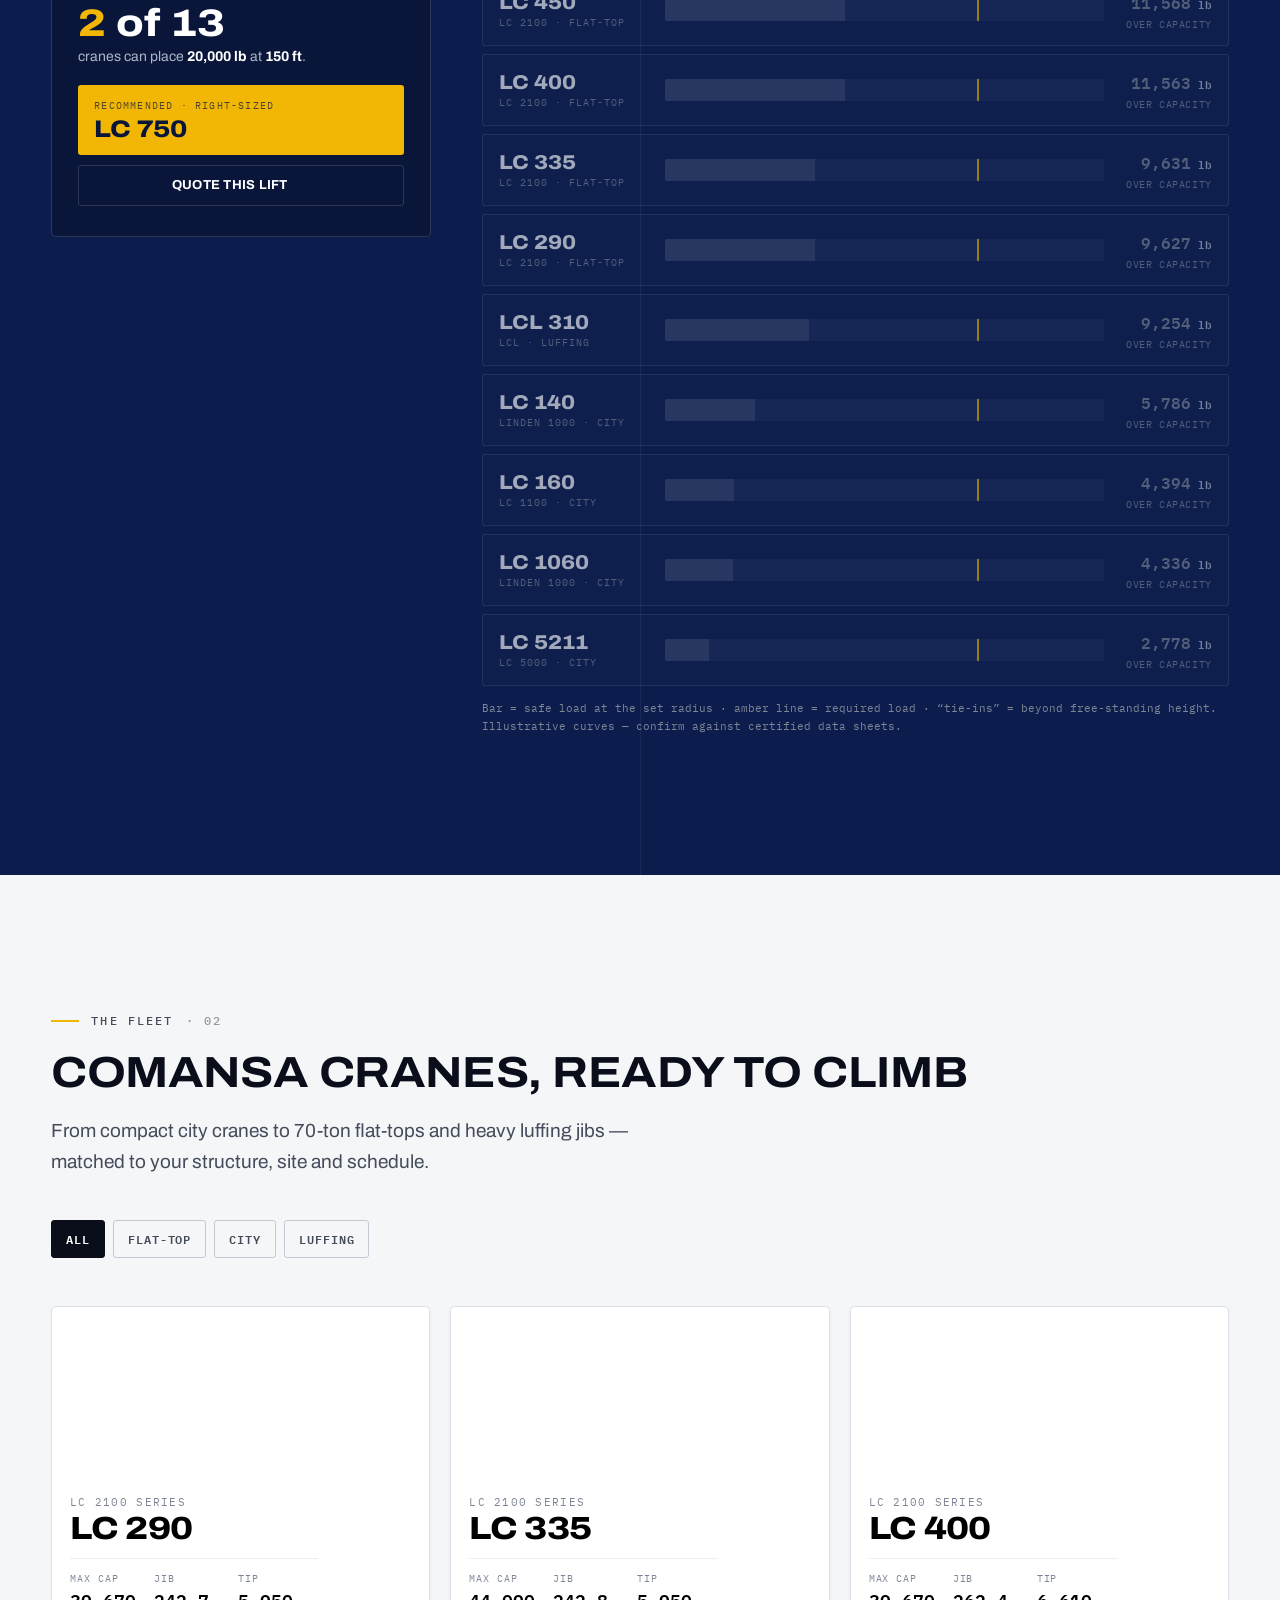
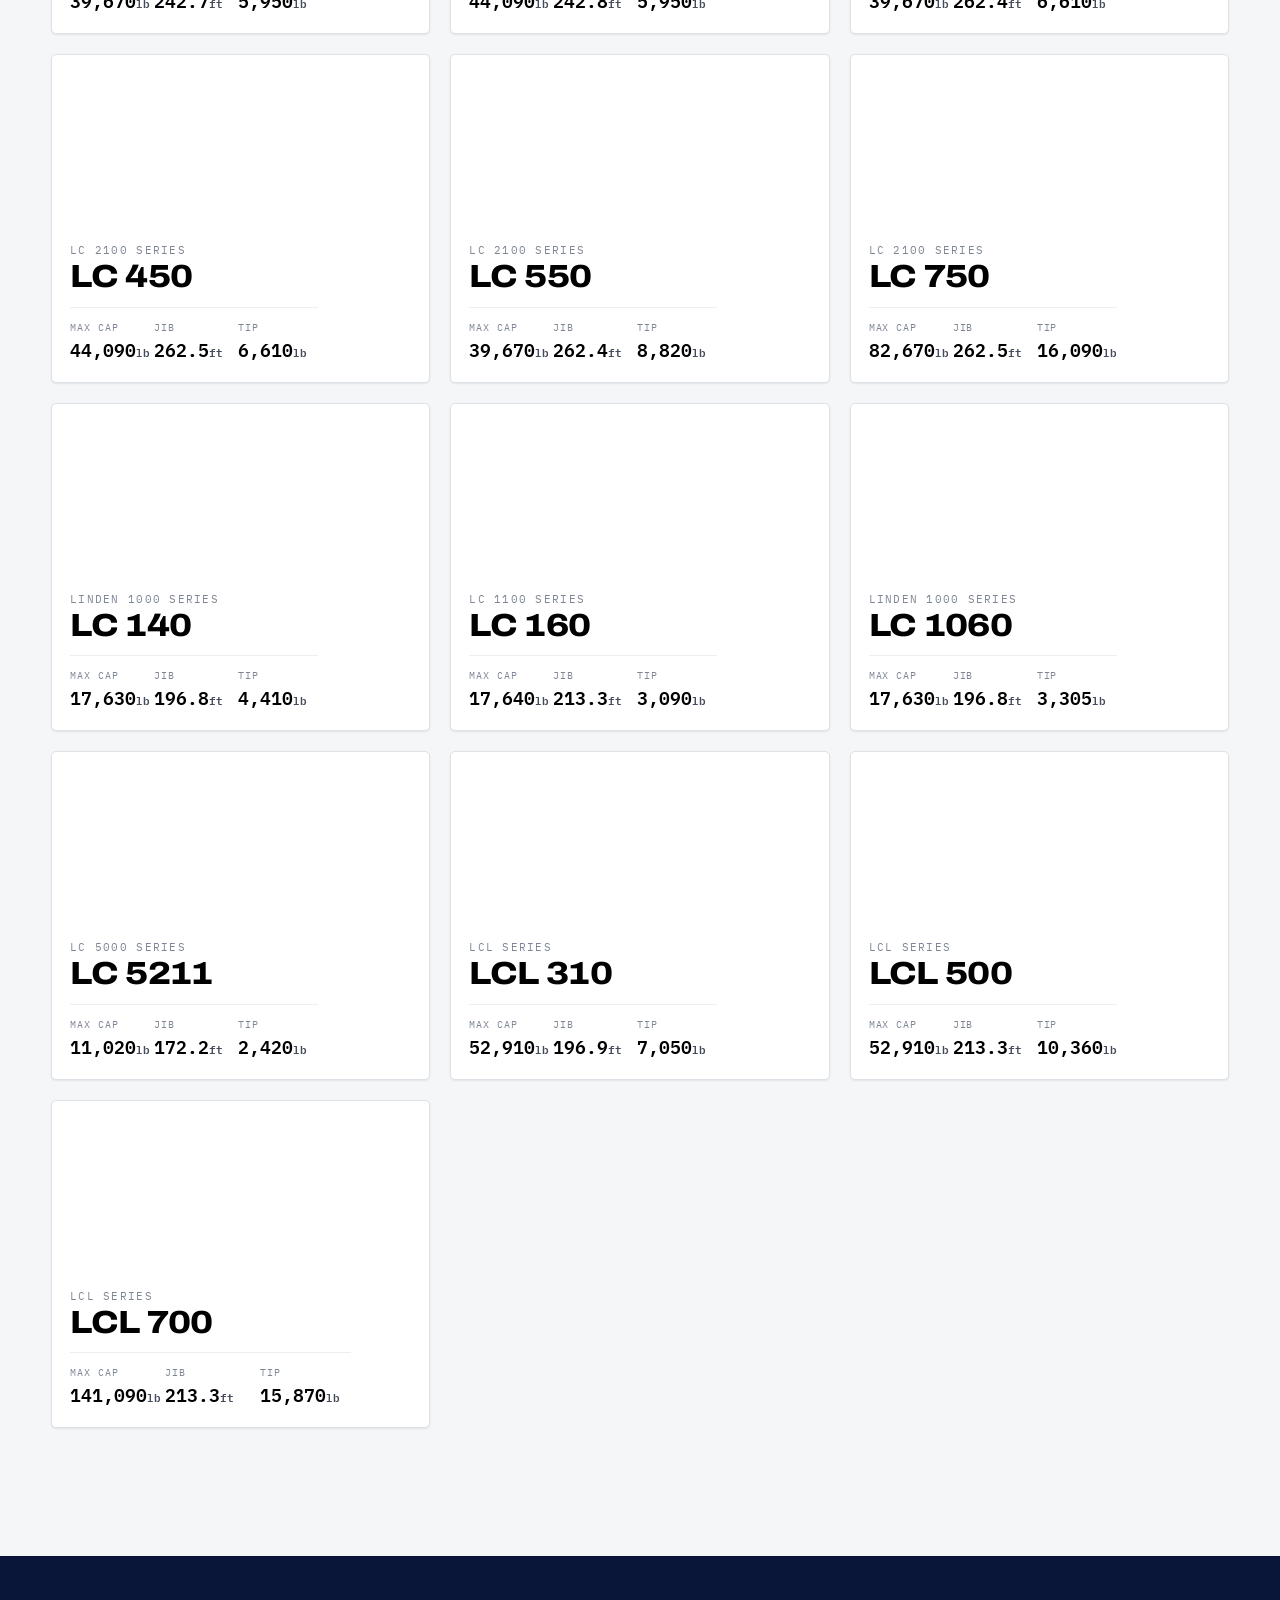
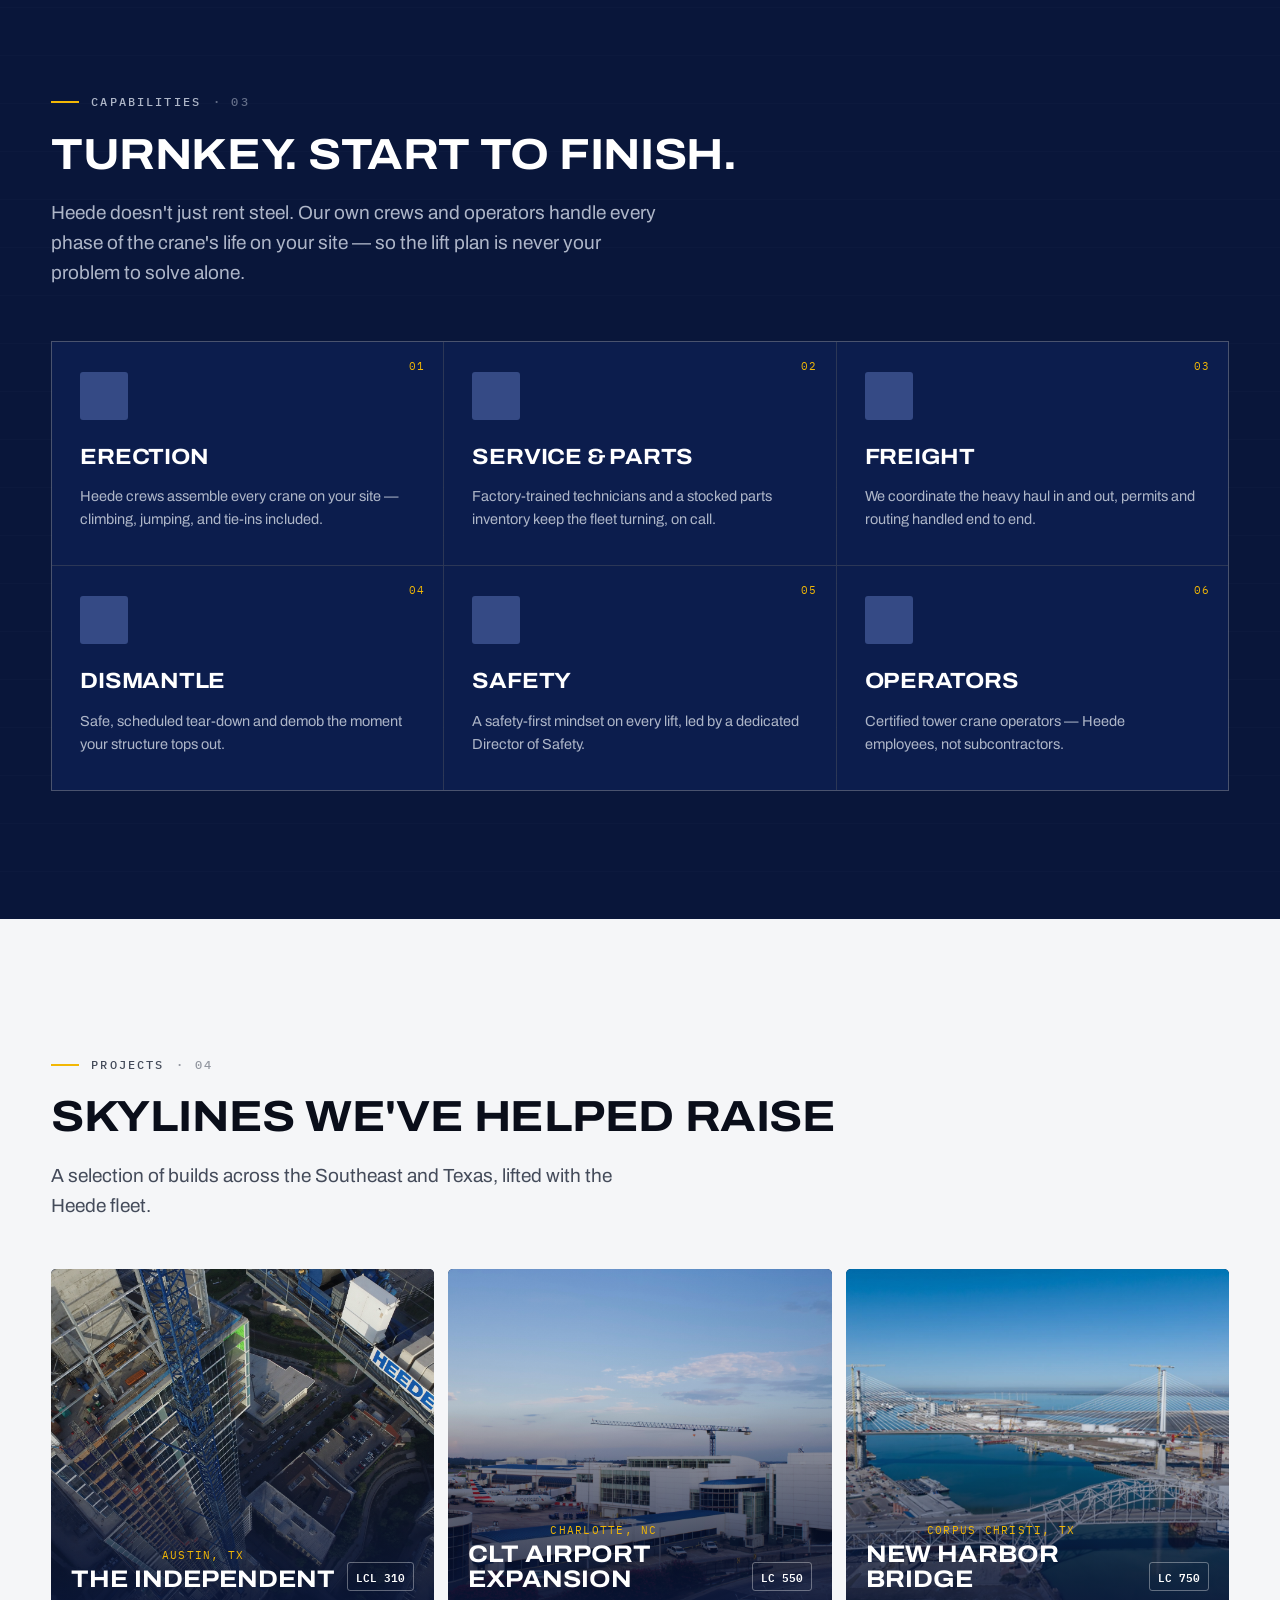
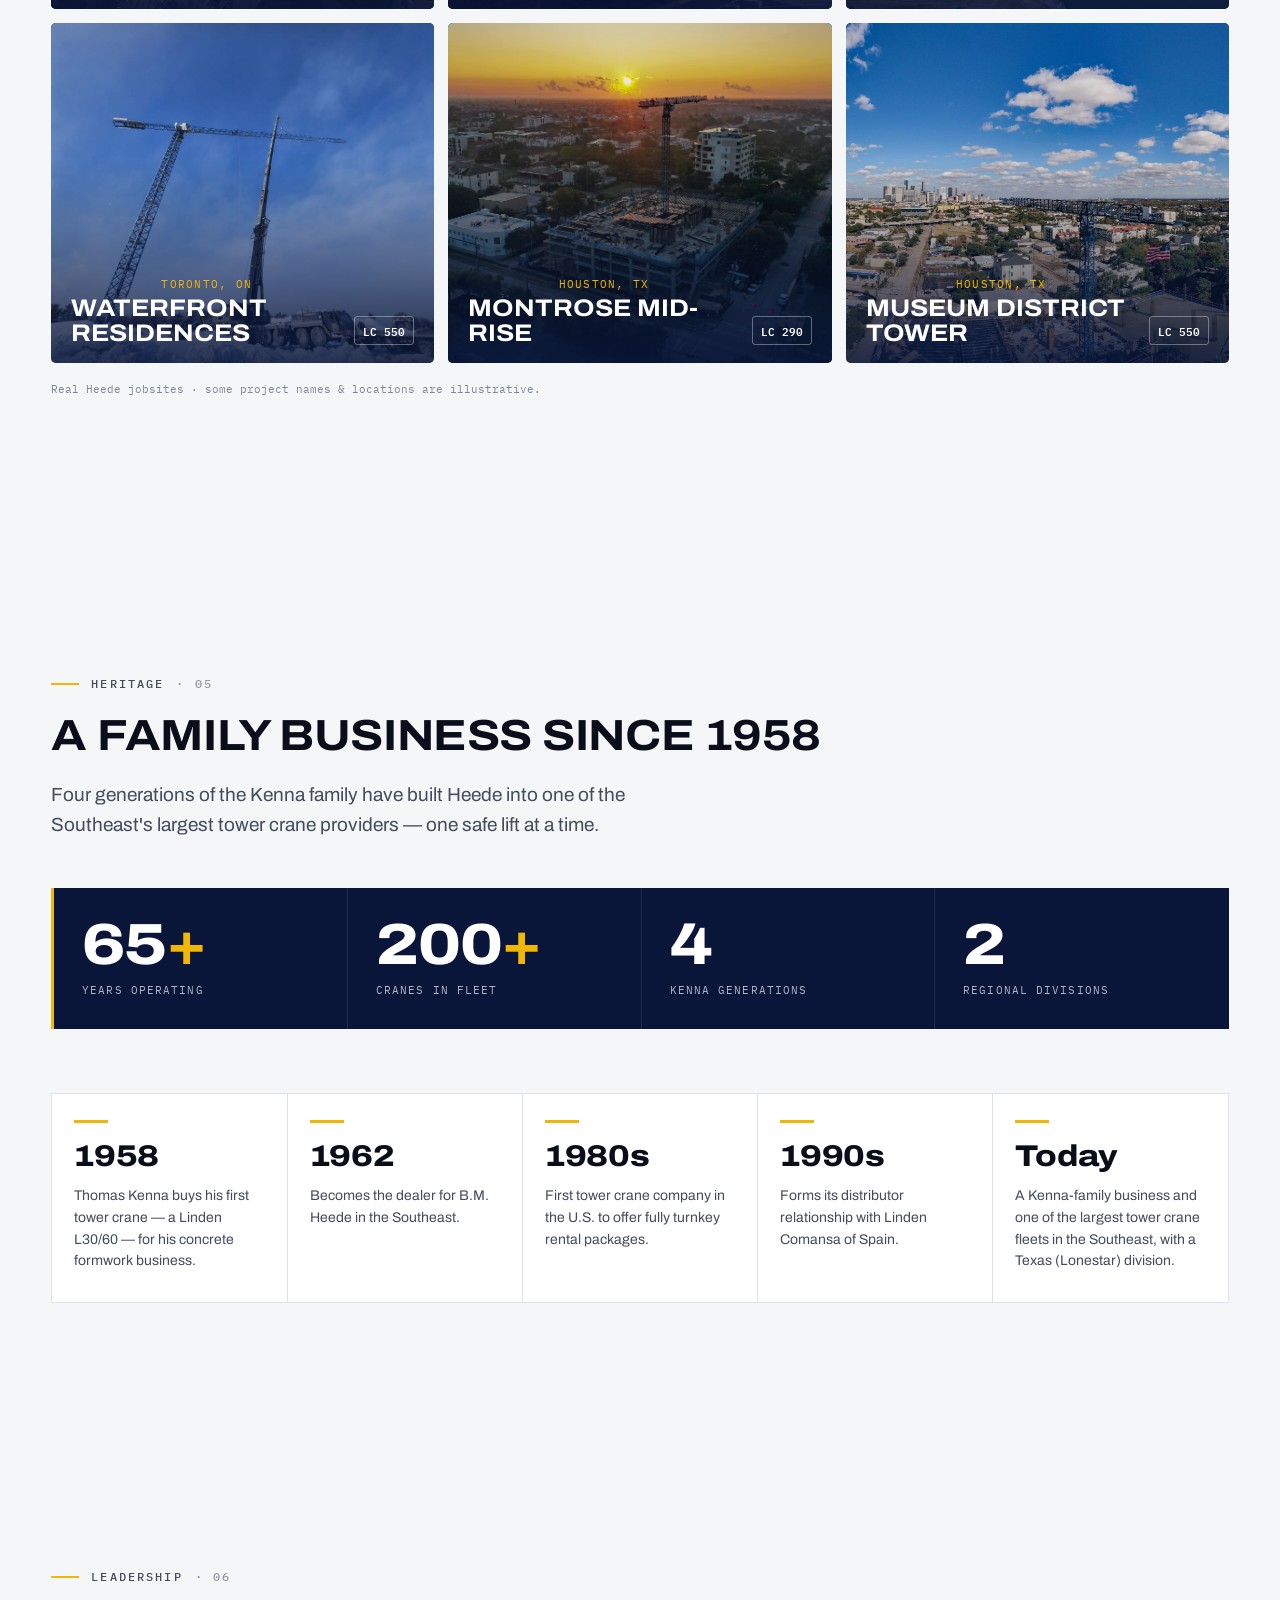
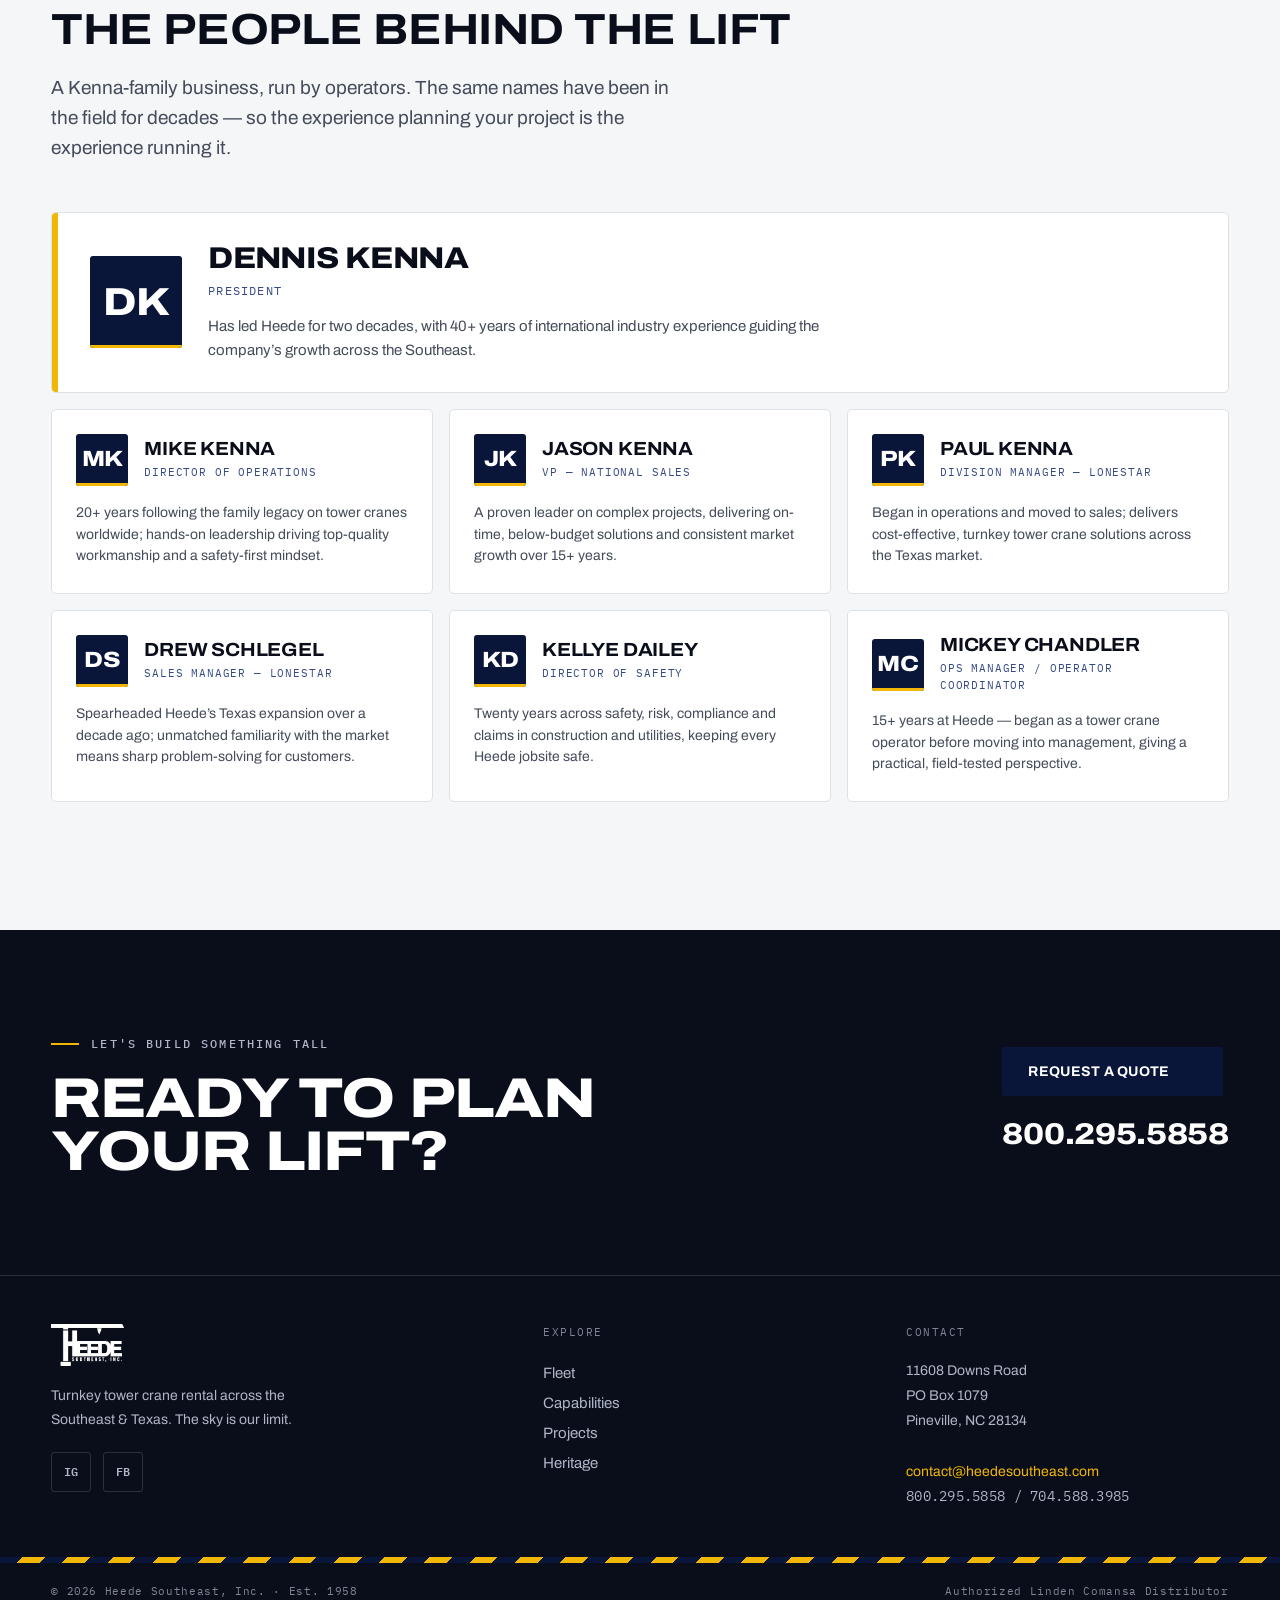
==== commit 5f8d68eb: "Move hero hook rig to right of headline and mirror it Reposition the hoist hook to the right edge of" ====
--- a/index.html
+++ b/index.html
@@ -48,20 +48,13 @@
       <div class="hd-hero-anno">Pineville, NC<br />34.197&deg;N &middot; 80.886&deg;W<br /><span class="amber">EST. 1958</span></div>
       <div class="hd-container wide hd-hero__body">
         <span class="hd-eyebrow on-dark"><span class="hd-eyebrow-bar"></span>Turnkey Tower Crane Rental</span>
-        <div class="hd-hero__titlewrap">
-          <div class="hd-hero__rig" aria-hidden="true">
-            <span class="hd-hero__cable"></span>
-            <svg class="hd-hero__hook" viewBox="0 0 60 86" fill="none" xmlns="http://www.w3.org/2000/svg">
-              <rect x="17" y="2" width="26" height="34" rx="5" fill="#0E1F49" stroke="rgba(255,255,255,.6)" stroke-width="2" />
-              <circle cx="30" cy="13" r="3.2" fill="none" stroke="rgba(255,255,255,.6)" stroke-width="2" />
-              <circle cx="30" cy="26" r="3.2" fill="none" stroke="rgba(255,255,255,.6)" stroke-width="2" />
-              <path d="M30 36 V58 a13 13 0 1 0 -12 12.9" fill="none" stroke="var(--amber)" stroke-width="5" stroke-linecap="round" />
-            </svg>
-          </div>
-          <h1 class="hd-hero__title">
-            <span class="hd-hero__line"><span class="hd-hero__line-i">The sky is</span></span>
-            <span class="hd-hero__line"><span class="hd-hero__line-i">our <span class="amber">limit.</span></span></span>
-          </h1>
+        <div class="hd-rig">
+          <svg class="hd-rigging" viewBox="0 0 34 82" fill="none" aria-hidden="true">
+            <line x1="17" y1="-170" x2="17" y2="50" stroke="var(--amber)" stroke-width="2" />
+            <circle cx="17" cy="54" r="4.5" fill="none" stroke="var(--amber)" stroke-width="2" />
+            <path d="M17 58 v6 a6.5 6.5 0 1 0 6.5 6.5" fill="none" stroke="var(--amber)" stroke-width="2" stroke-linecap="round" />
+          </svg>
+          <h1 class="hd-hero__title">The sky is<br />our <span class="amber">limit.</span></h1>
         </div>
         <p class="hd-hero__sub">One of the largest tower crane fleets in the Southeast — erected, operated, serviced and demobilized by Heede crews. Start to finish, on time, on budget.</p>
         <div class="hd-hero__actions">
--- a/css/home.css
+++ b/css/home.css
@@ -150,47 +150,27 @@
   position: absolute; inset: 0; opacity: .5;
   background-image: repeating-linear-gradient(90deg, transparent 0 119px, rgba(255,255,255,.05) 119px 120px);
 }
-/* Hero headline hoist: the hook + the title rise into place together on load,
-   as if the crane lifts "The sky is our limit." up. */
-.hd-hero__titlewrap { position: relative; margin-top: 24px; }
-.hd-hero__rig {
-  position: absolute; inset: 0; pointer-events: none; z-index: 2;
-  animation: hd-hoist 1s cubic-bezier(.16, 1, .3, 1) .15s both;
-}
-.hd-hero__cable {
-  position: absolute; left: 22px; bottom: calc(100% + 2px); width: 2px; height: 92vh;
-  background: linear-gradient(180deg, rgba(255,255,255,0) 0%, rgba(255,255,255,.5) 22%, rgba(255,255,255,.62) 100%);
-}
-.hd-hero__hook {
-  position: absolute; left: -7px; bottom: calc(100% - 34px); width: 60px; height: 86px;
-  transform-origin: 50% 0; animation: hd-hook-sway 6s ease-in-out 1.5s infinite;
-  filter: drop-shadow(0 8px 16px rgba(0,0,0,.5));
-}
-@keyframes hd-hoist {
-  0% { transform: translateY(116px); }
-  100% { transform: translateY(0); }
-}
-@keyframes hd-hook-sway {
-  0%, 100% { transform: rotate(-2deg); }
-  50% { transform: rotate(2deg); }
-}
-.hd-hero__line { display: block; overflow: hidden; padding-bottom: .1em; margin-bottom: -.1em; }
-.hd-hero__line-i {
-  display: block; transform: translateY(112%);
-  animation: hd-line-rise 1s cubic-bezier(.16, 1, .3, 1) both;
-}
-.hd-hero__line:nth-child(1) .hd-hero__line-i { animation-delay: .2s; }
-.hd-hero__line:nth-child(2) .hd-hero__line-i { animation-delay: .32s; }
-@keyframes hd-line-rise {
-  0% { transform: translateY(112%); }
-  100% { transform: translateY(0); }
-}
+/* Hero headline hoist: on load the crane hook + the headline rise into place
+   together, then the hook releases and fades — "the sky is our limit." lifted. */
+.hd-rig {
+  position: relative; margin: 24px 0 0; max-width: max-content;
+  transform-origin: top center; animation: hdRig 1.15s var(--ease-out) .35s both;
+}
+.hd-rigging {
+  position: absolute; right: -2%; left: auto; top: -82px; height: 82px; width: 34px;
+  pointer-events: none; overflow: visible; animation: hdRigFade .55s ease 1.95s forwards;
+}
+@keyframes hdRig {
+  0%   { transform: translateY(118px); opacity: 0; }
+  30%  { opacity: 1; }
+  80%  { transform: translateY(-7px); opacity: 1; }
+  100% { transform: translateY(0); opacity: 1; }
+}
+@keyframes hdRigFade { to { opacity: 0; transform: translateY(-12px); } }
 @media (prefers-reduced-motion: reduce) {
-  .hd-hero__rig, .hd-hero__hook, .hd-hero__line-i { animation: none; }
-  .hd-hero__rig { transform: none; }
-  .hd-hero__line-i { transform: none; }
-}
-@media (max-width: 760px) { .hd-hero__rig { display: none; } }
+  .hd-rig { animation: none; }
+  .hd-rigging { display: none; }
+}
 .hd-hero-anno {
   position: absolute; top: 108px; right: var(--gutter); text-align: right;
   font-family: var(--font-mono); font-size: 11px; letter-spacing: .12em; text-transform: uppercase;
@@ -201,7 +181,7 @@
 .hd-hero__title {
   font-family: var(--font-display); font-weight: 800; font-stretch: 125%; text-transform: uppercase;
   font-size: var(--t-display); line-height: var(--lh-tight); letter-spacing: var(--ls-display);
-  color: var(--fg-on-dark); margin: 0; max-width: 15ch;
+  color: var(--fg-on-dark); margin: 0; max-width: 15ch; white-space: nowrap;
 }
 .hd-hero__title .amber { color: var(--amber); }
 .hd-hero__sub {
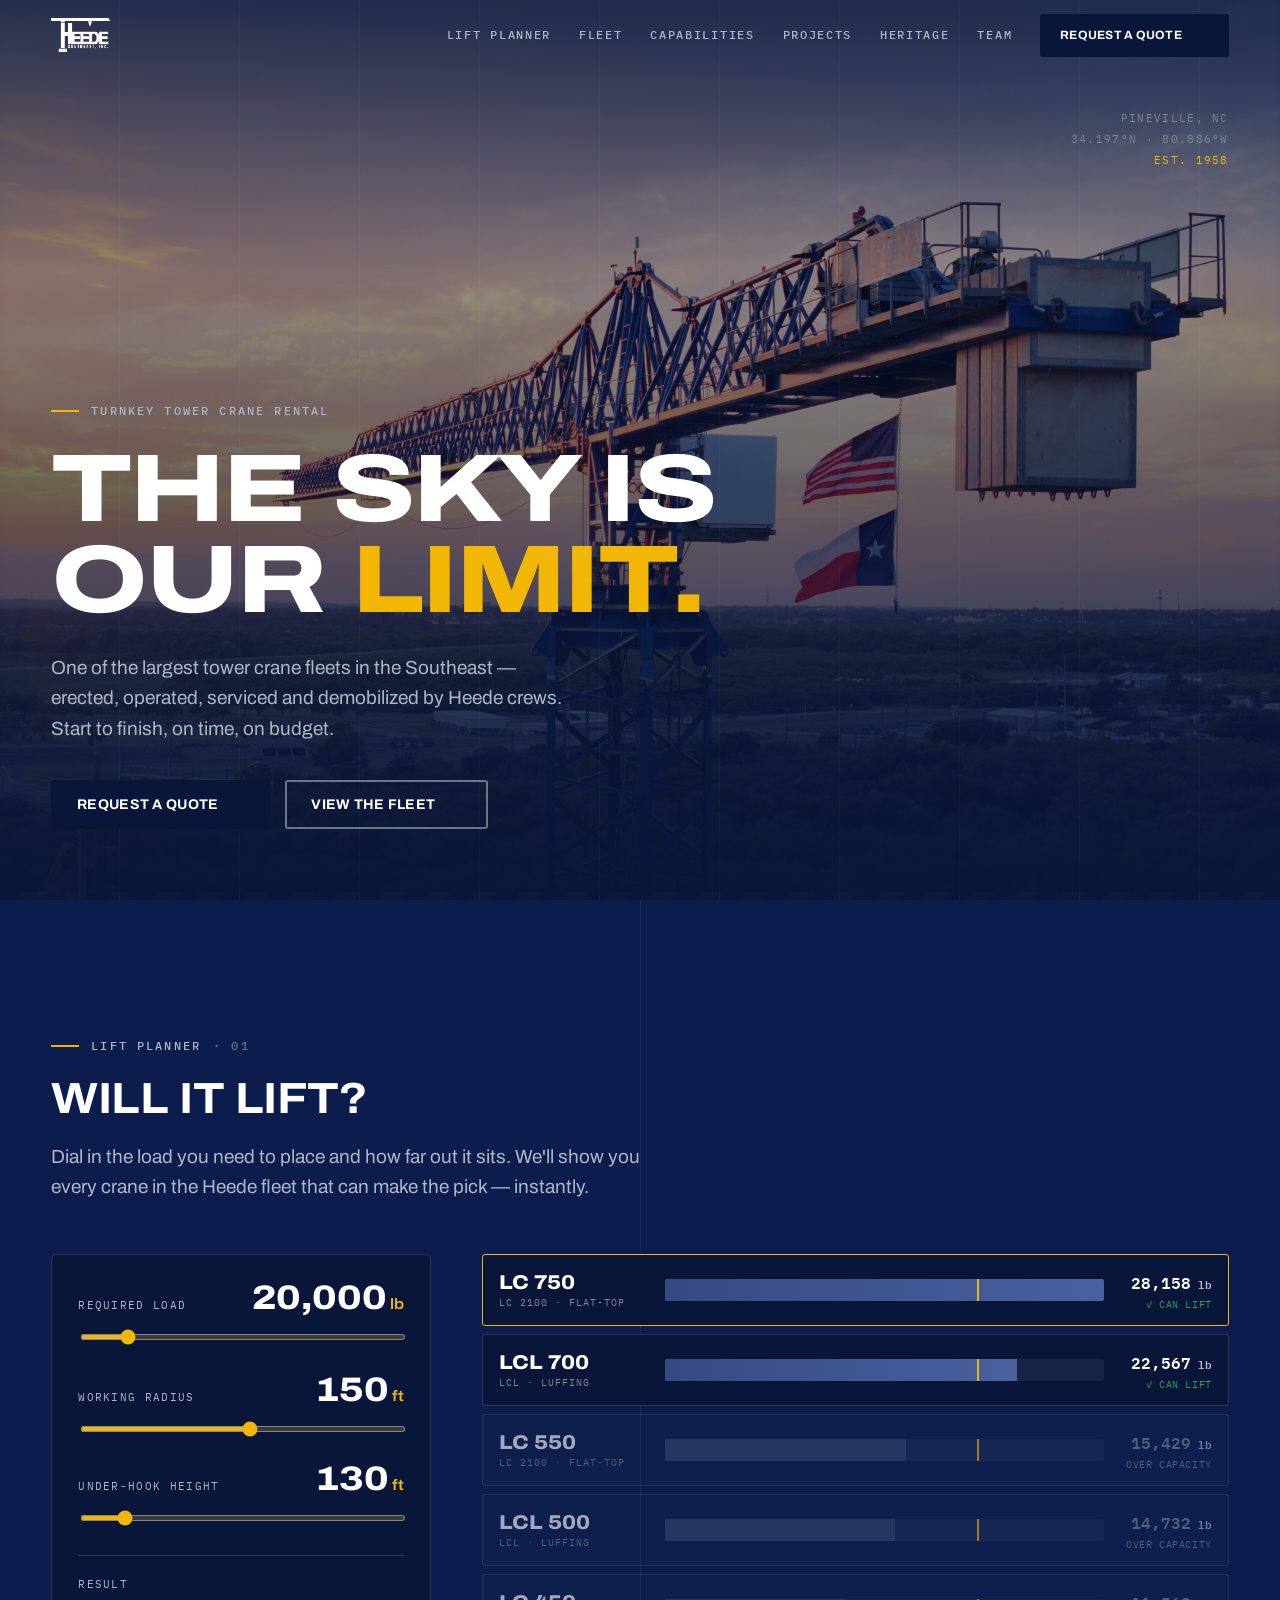
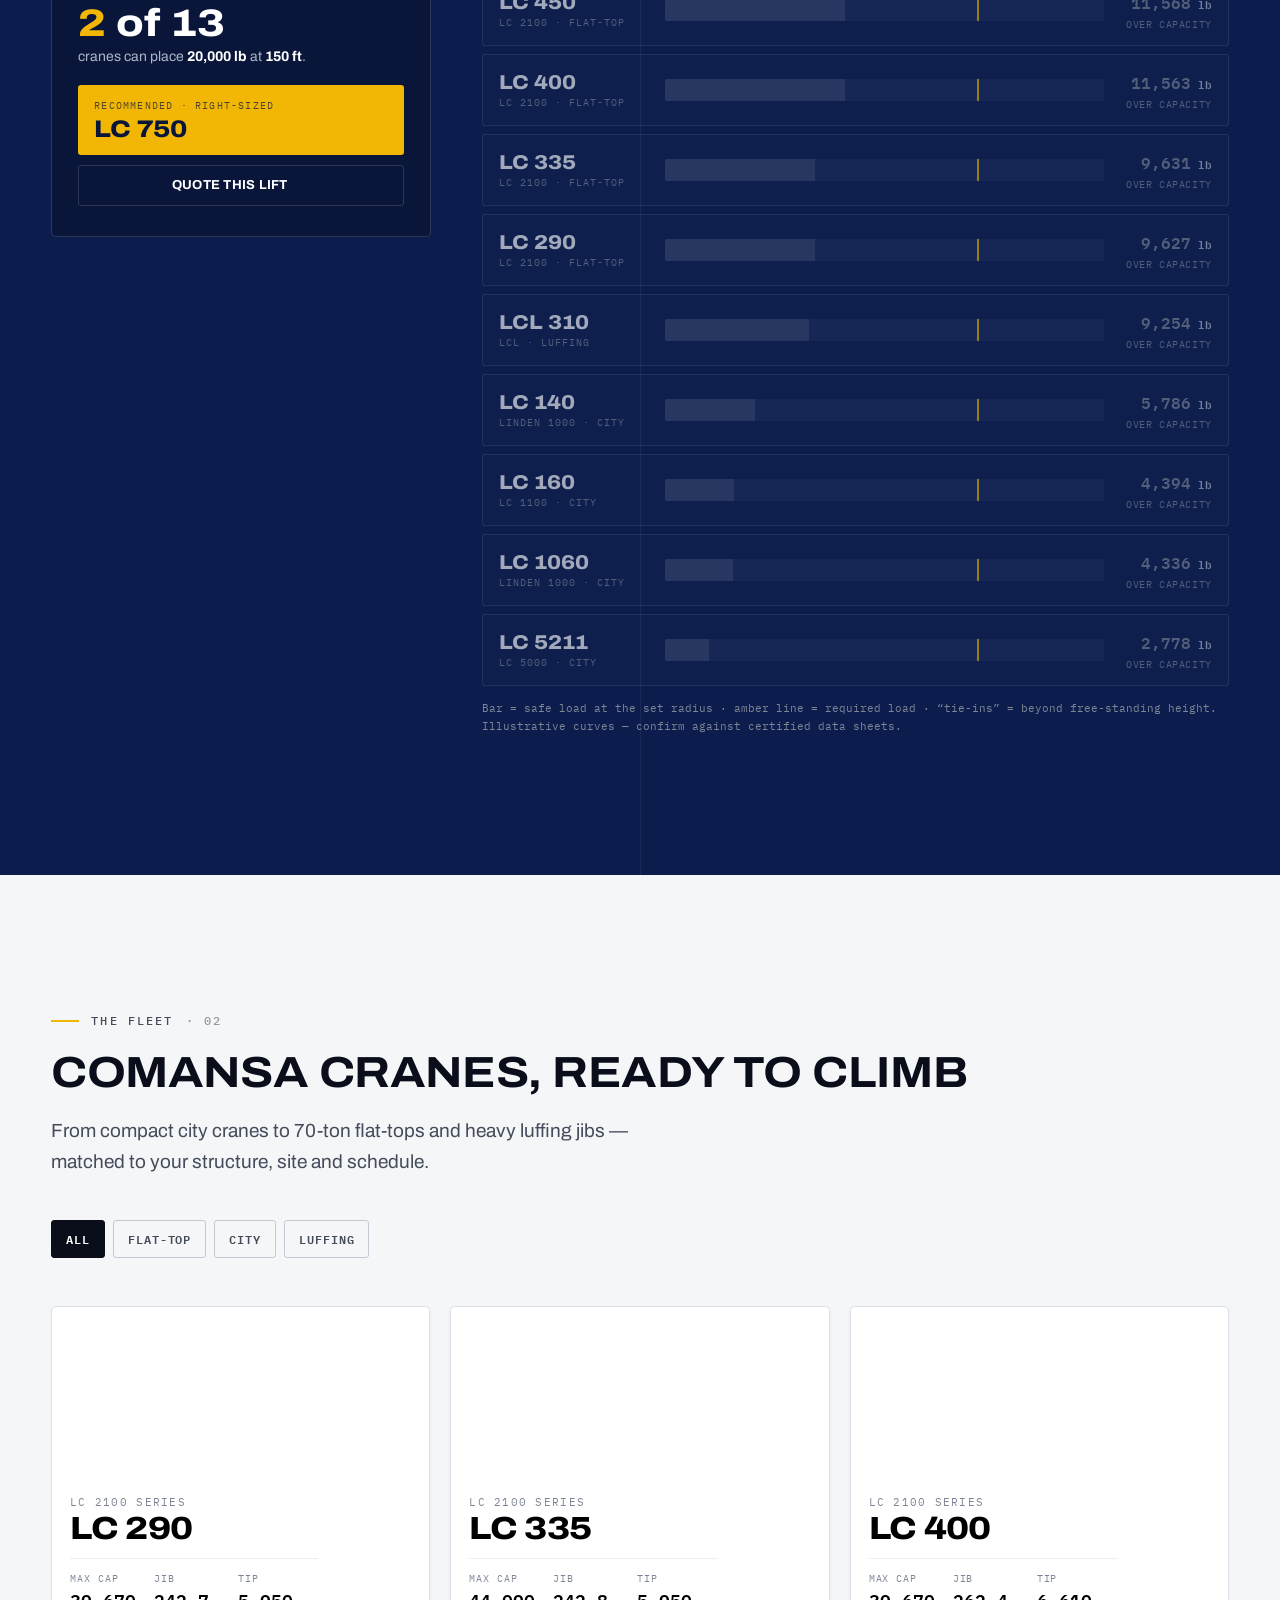
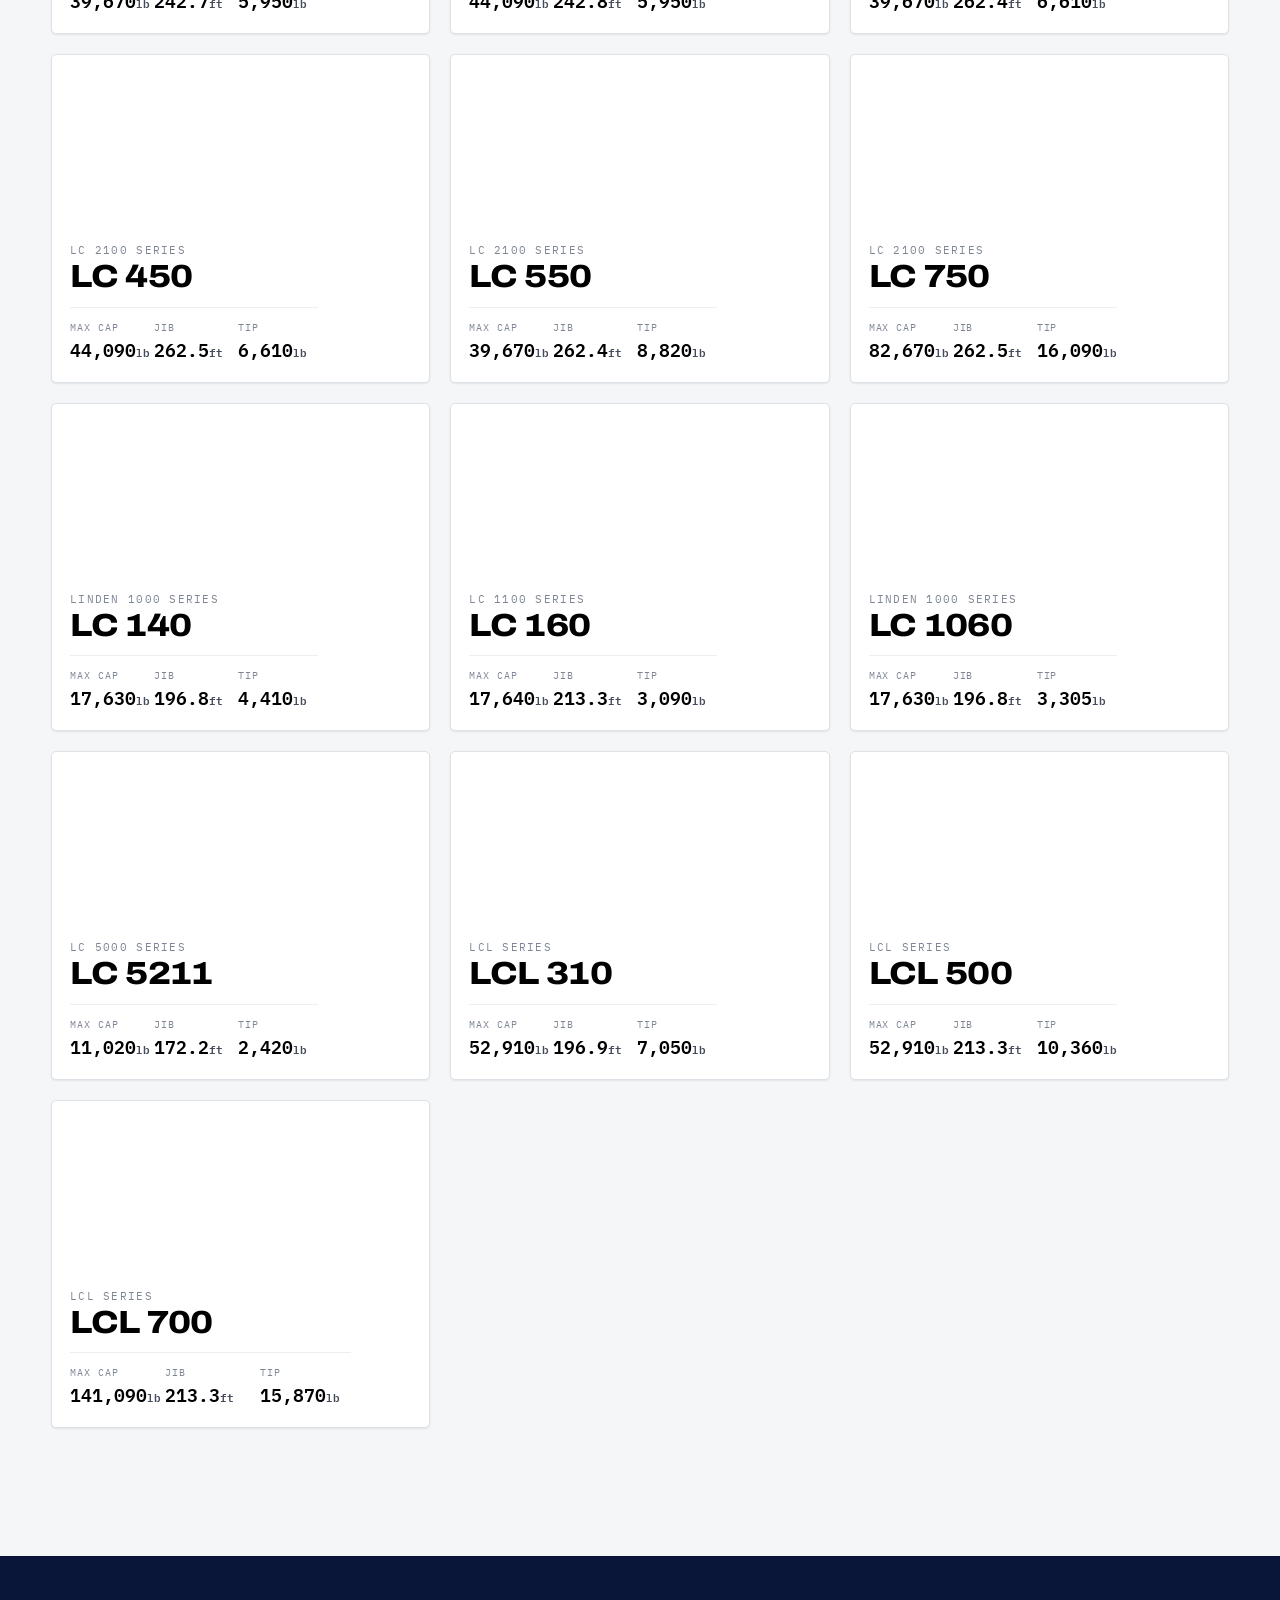
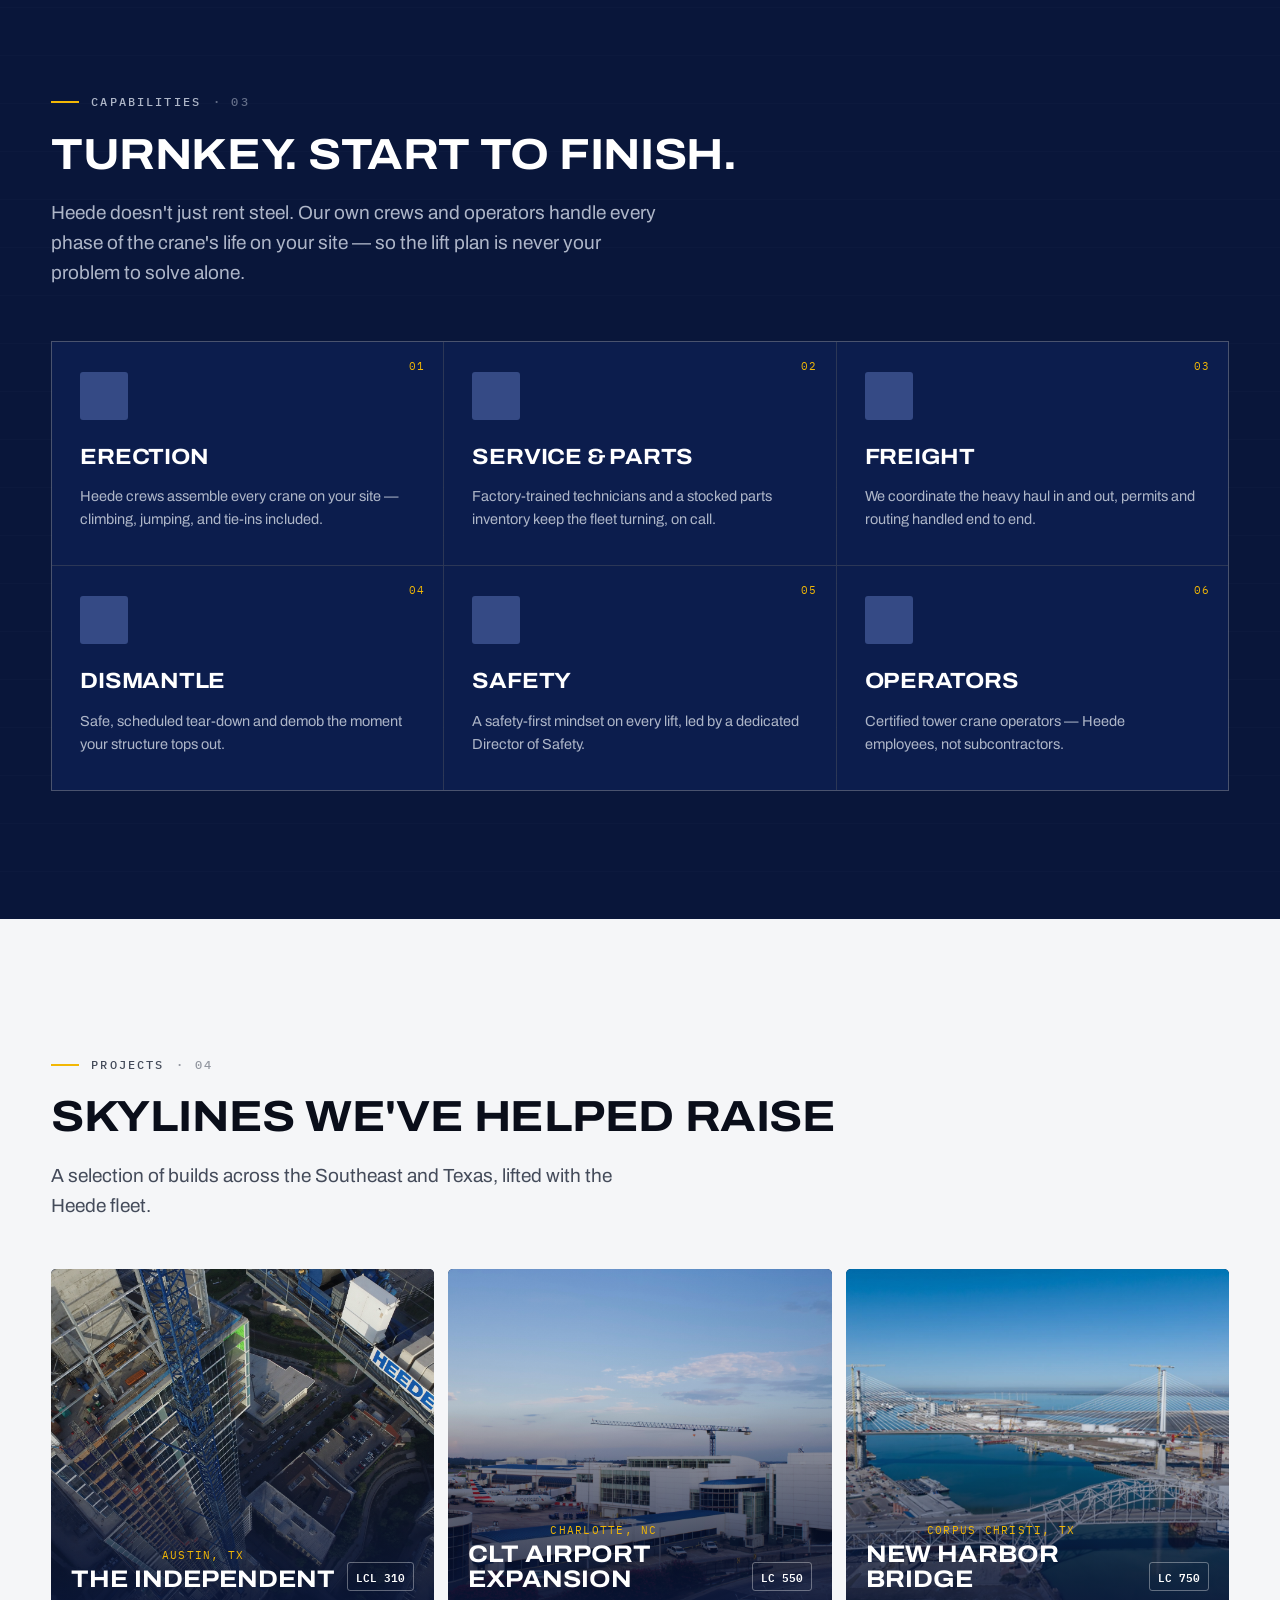
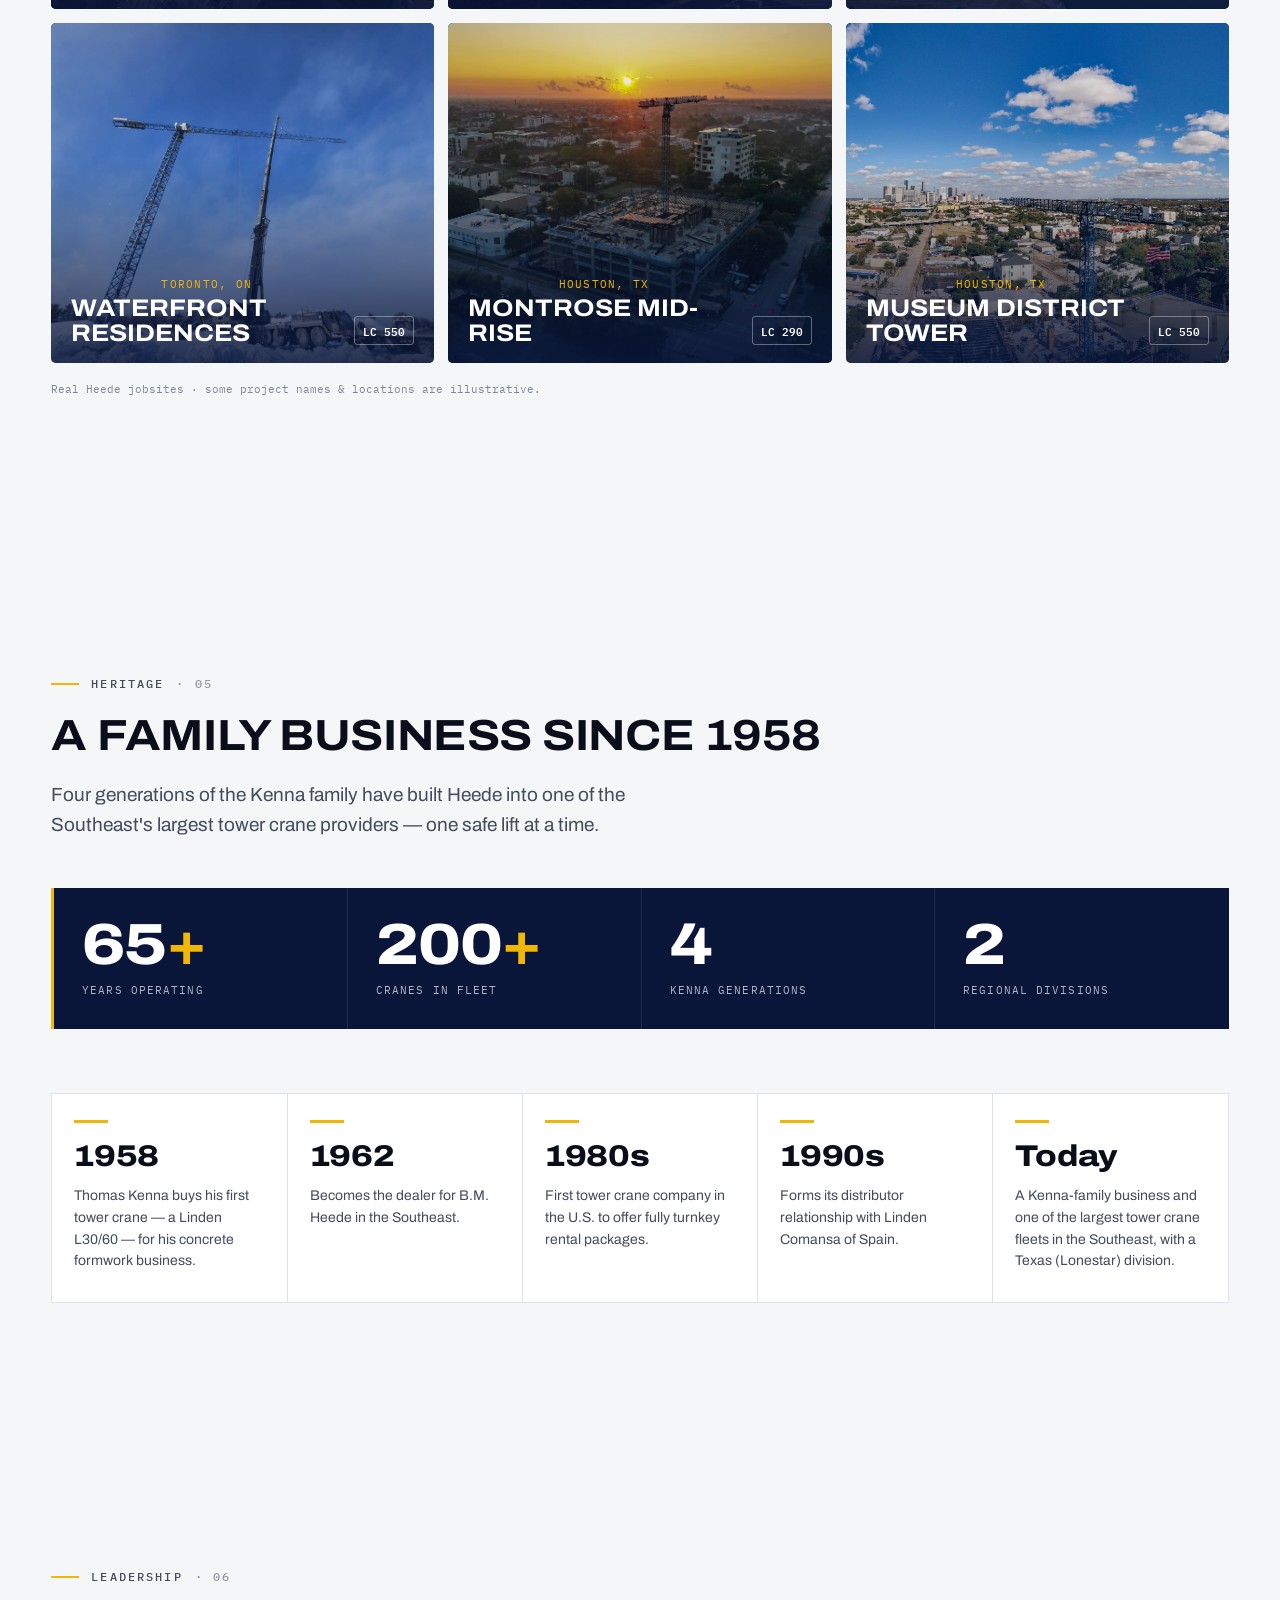
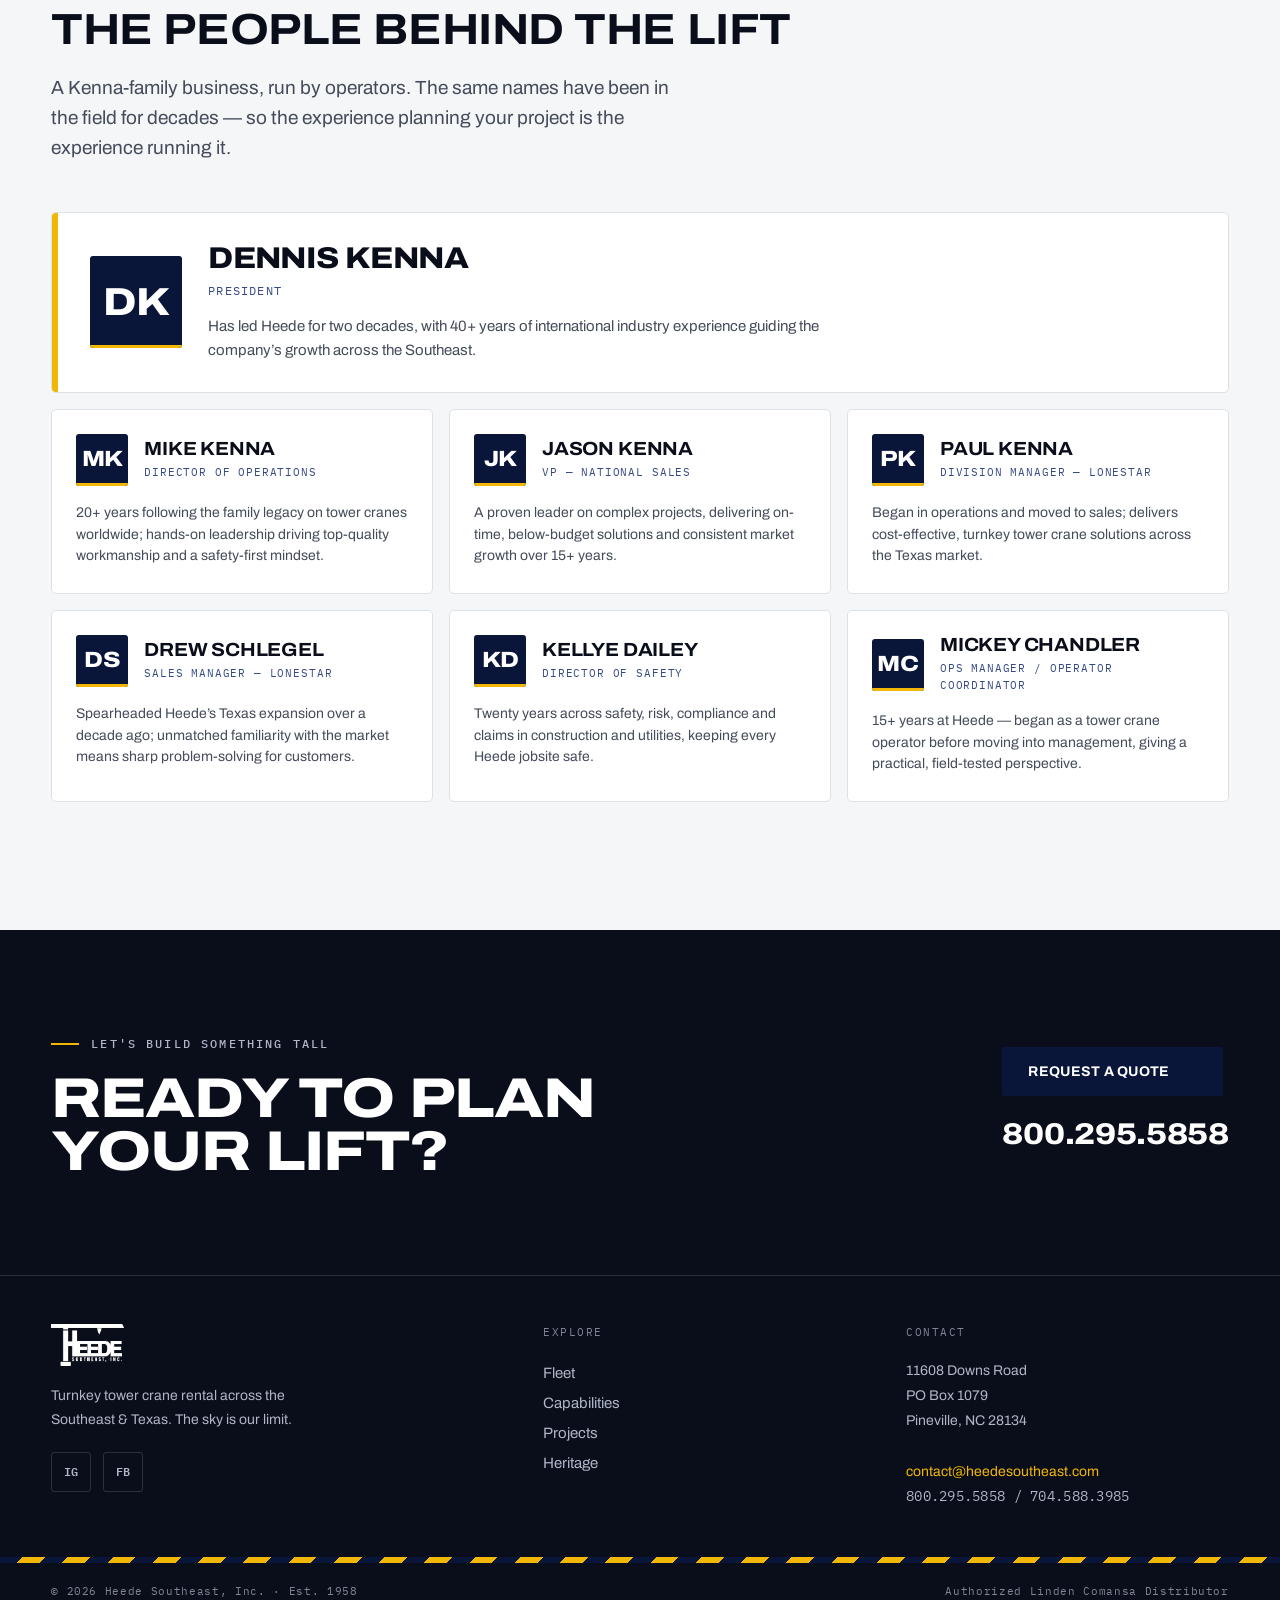
==== commit ff826f33: "Use Heede sunset crane photo as hero image Replace the hero background with the blue luffing-jib cra" ====
--- a/index.html
+++ b/index.html
@@ -42,7 +42,7 @@
   <main>
     <!-- ================= HERO ================= -->
     <section class="hd-hero" id="top">
-      <img class="hd-hero__photo" src="assets/photos/tower-crane.jpg" alt="Heede tower crane over the Houston skyline at dusk" />
+      <img class="hd-hero__photo" src="assets/photos/hero-heede-sunset.jpg" alt="Heede luffing-jib tower crane against a sunset sky with a Texas flag" />
       <div class="hd-hero__grad"></div>
       <div class="hd-hero__grid"></div>
       <div class="hd-hero-anno">Pineville, NC<br />34.197&deg;N &middot; 80.886&deg;W<br /><span class="amber">EST. 1958</span></div>
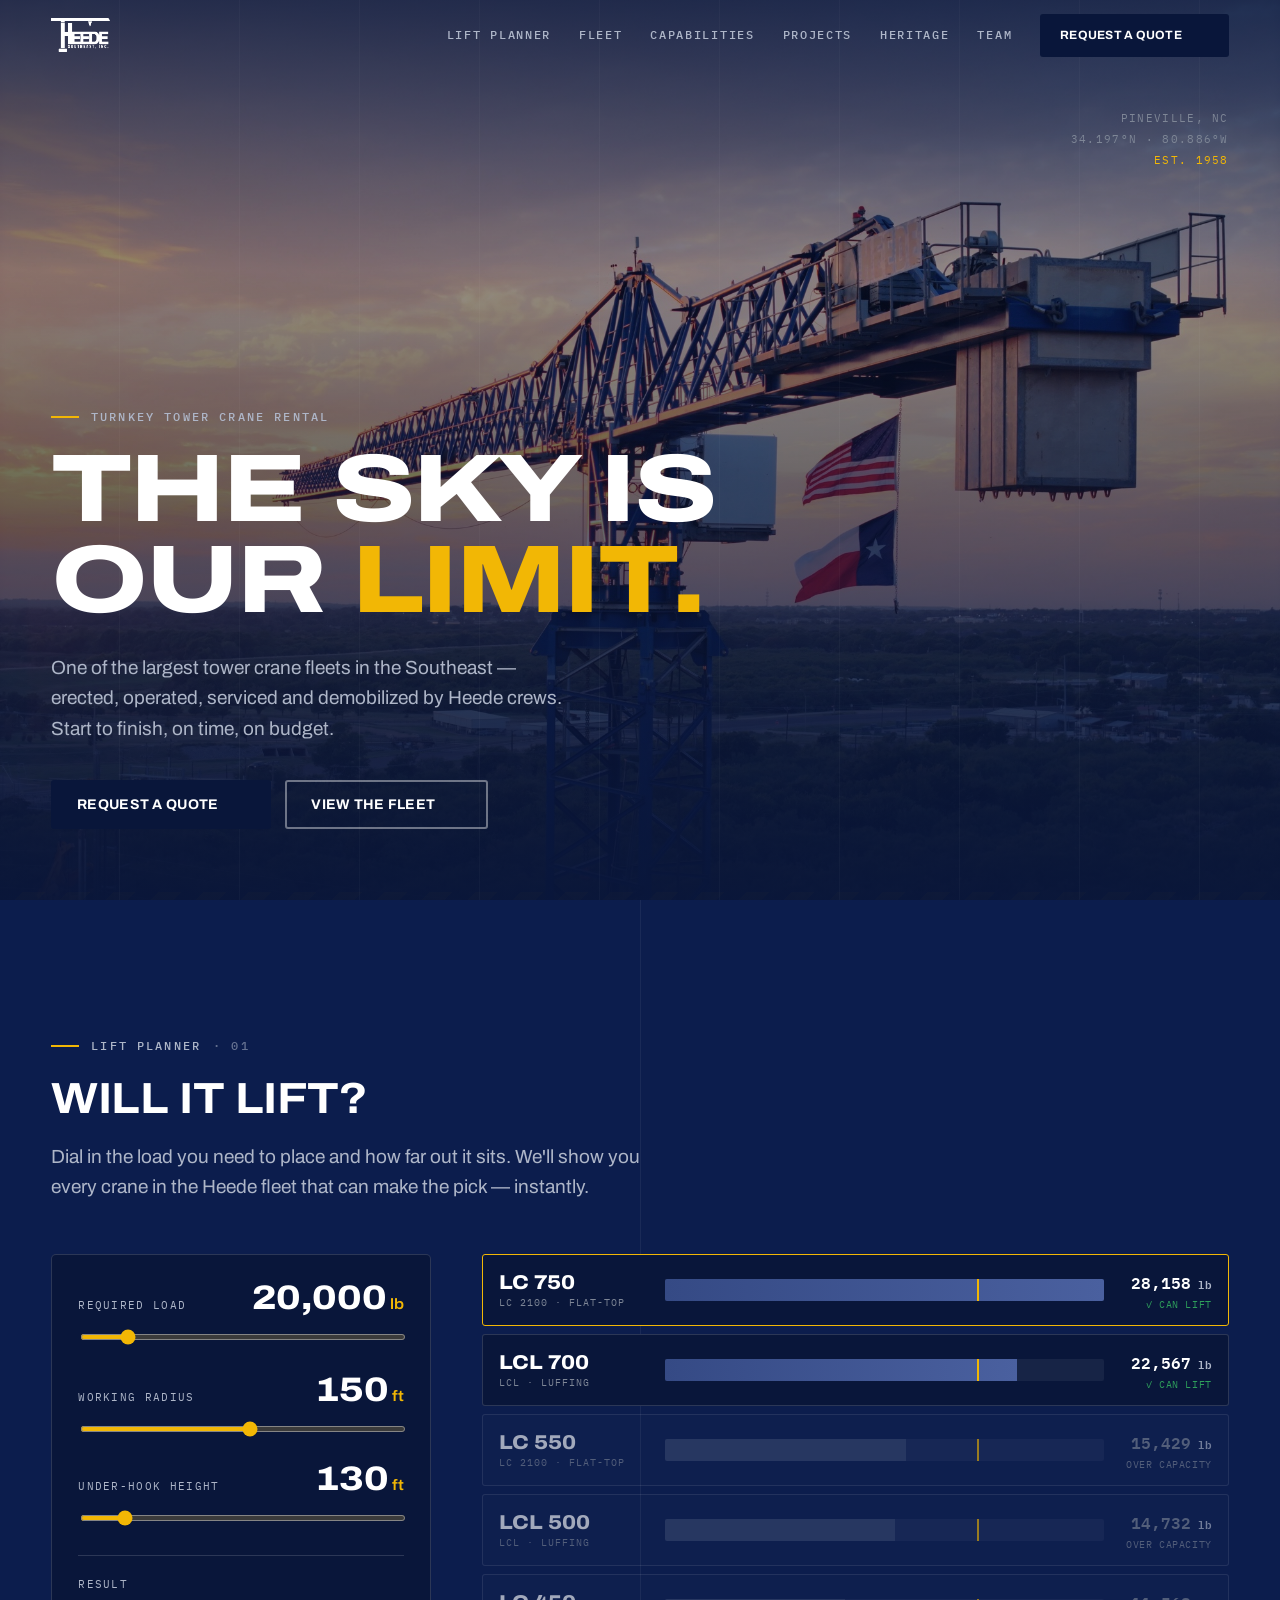
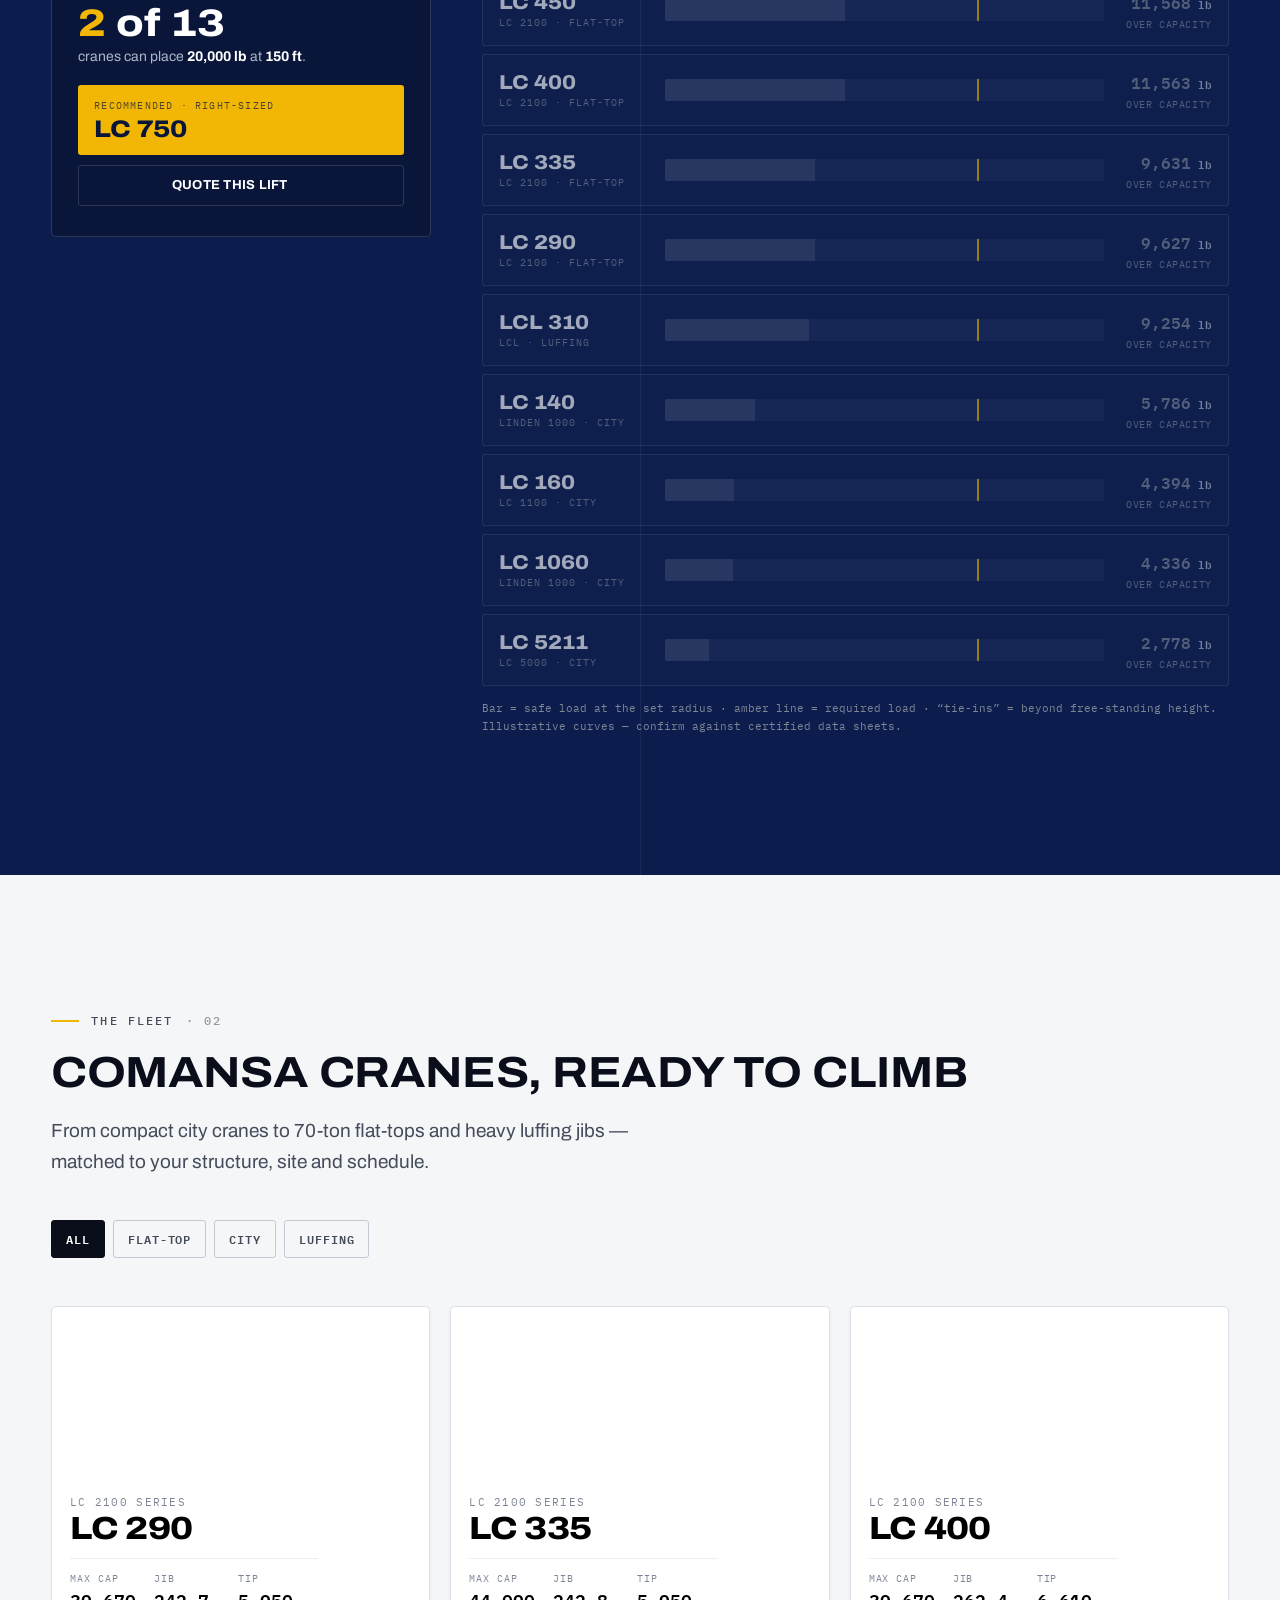
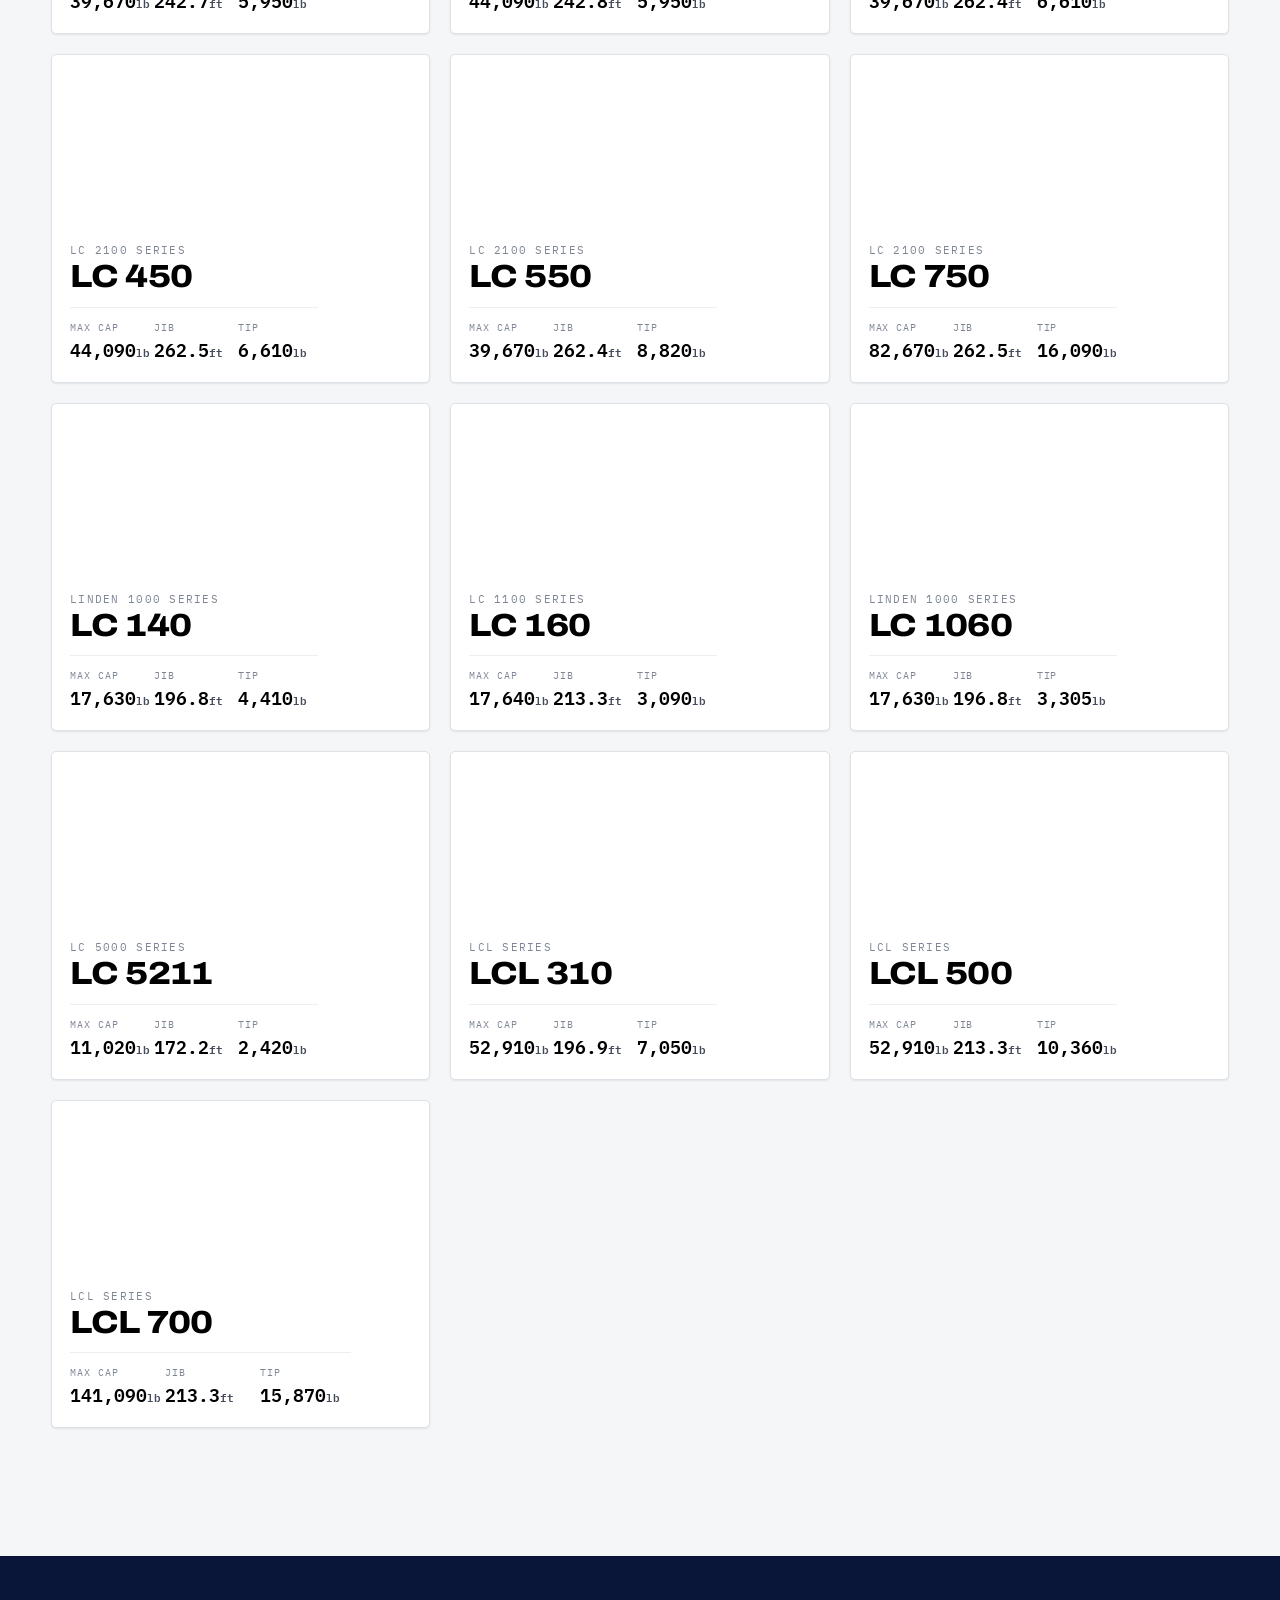
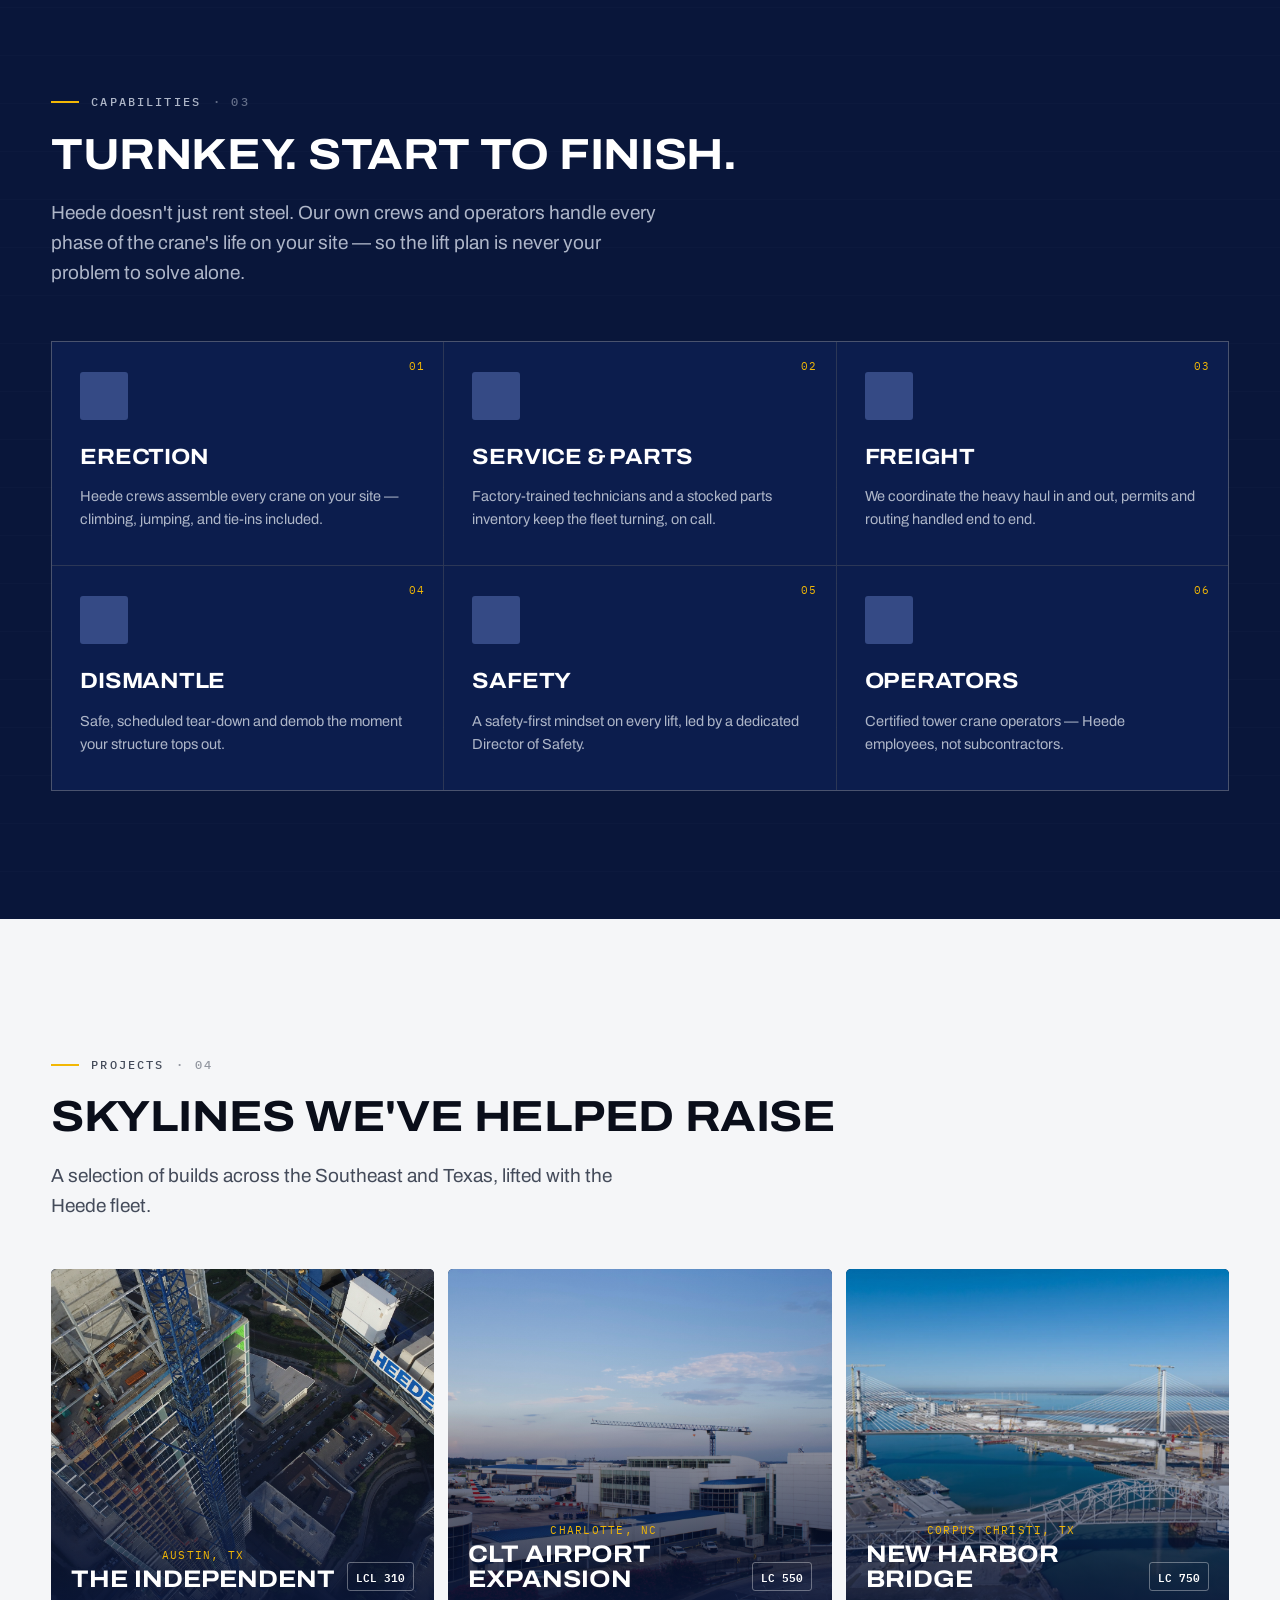
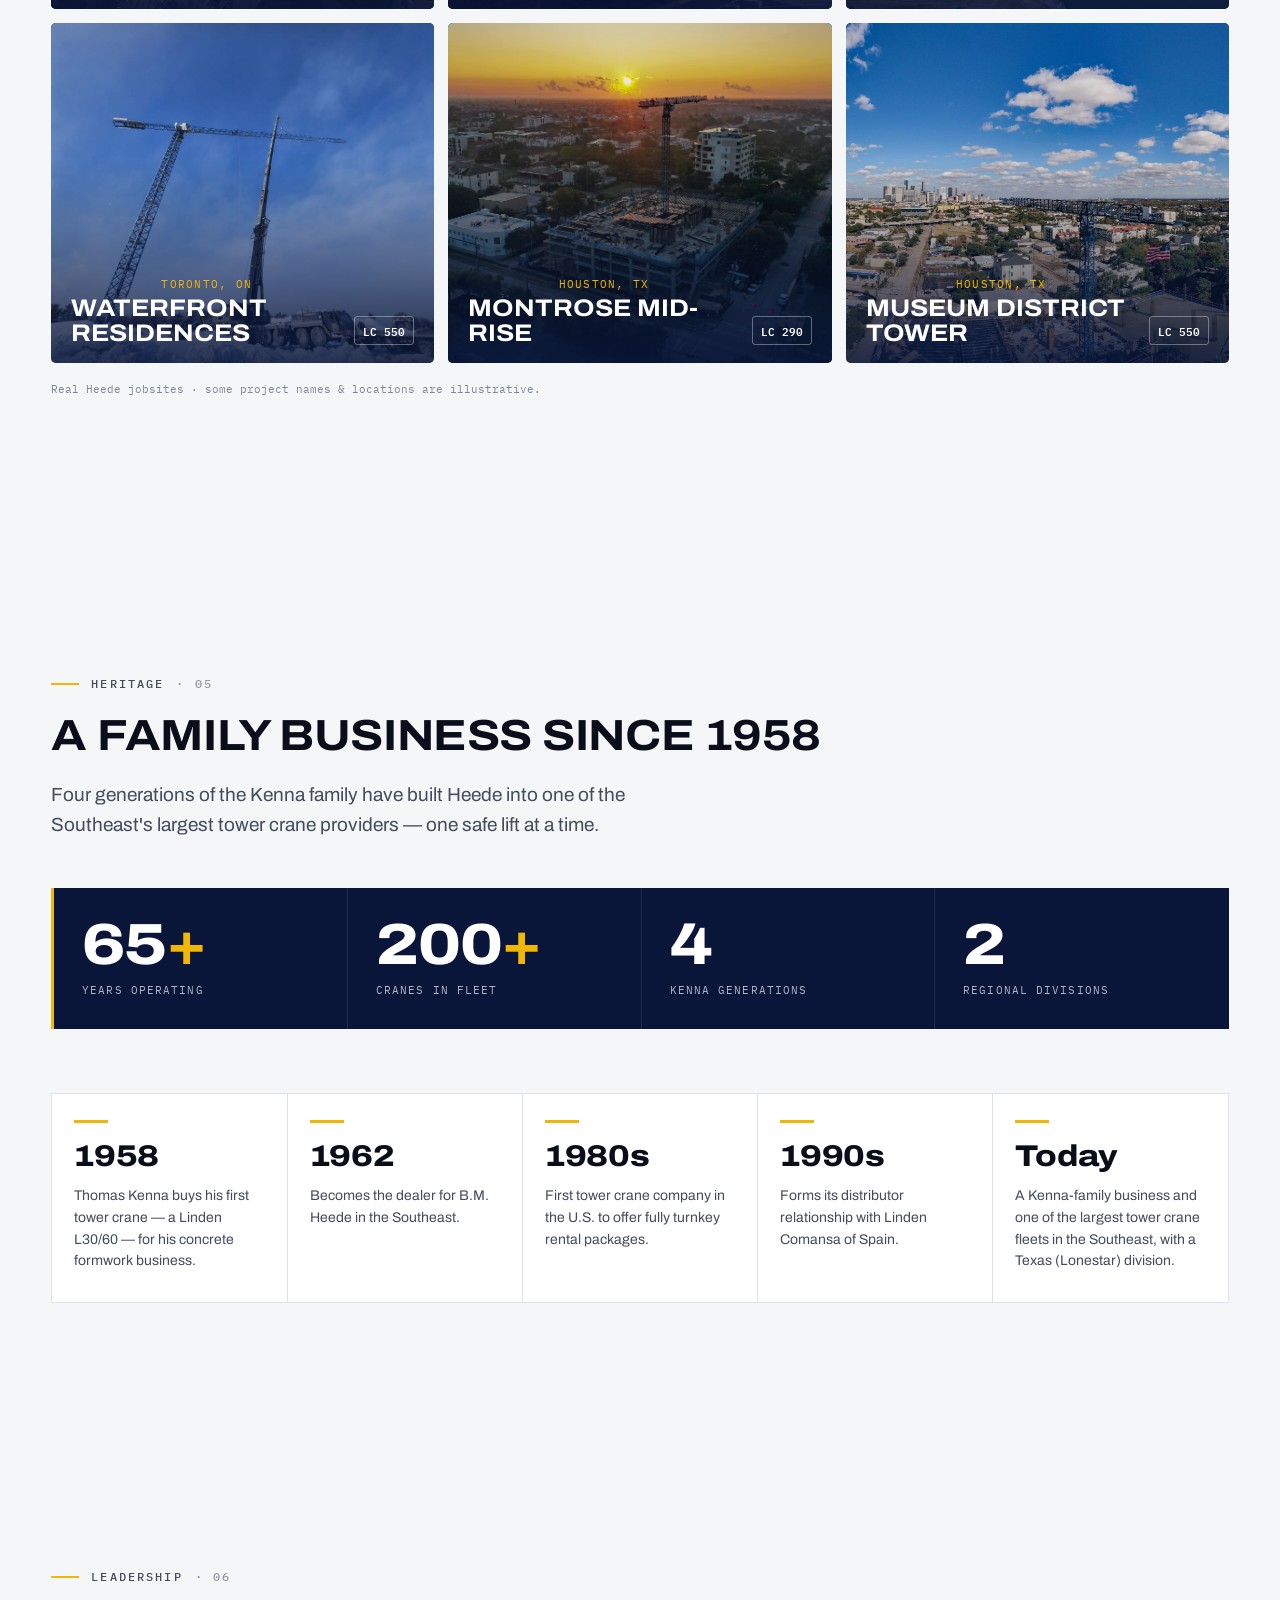
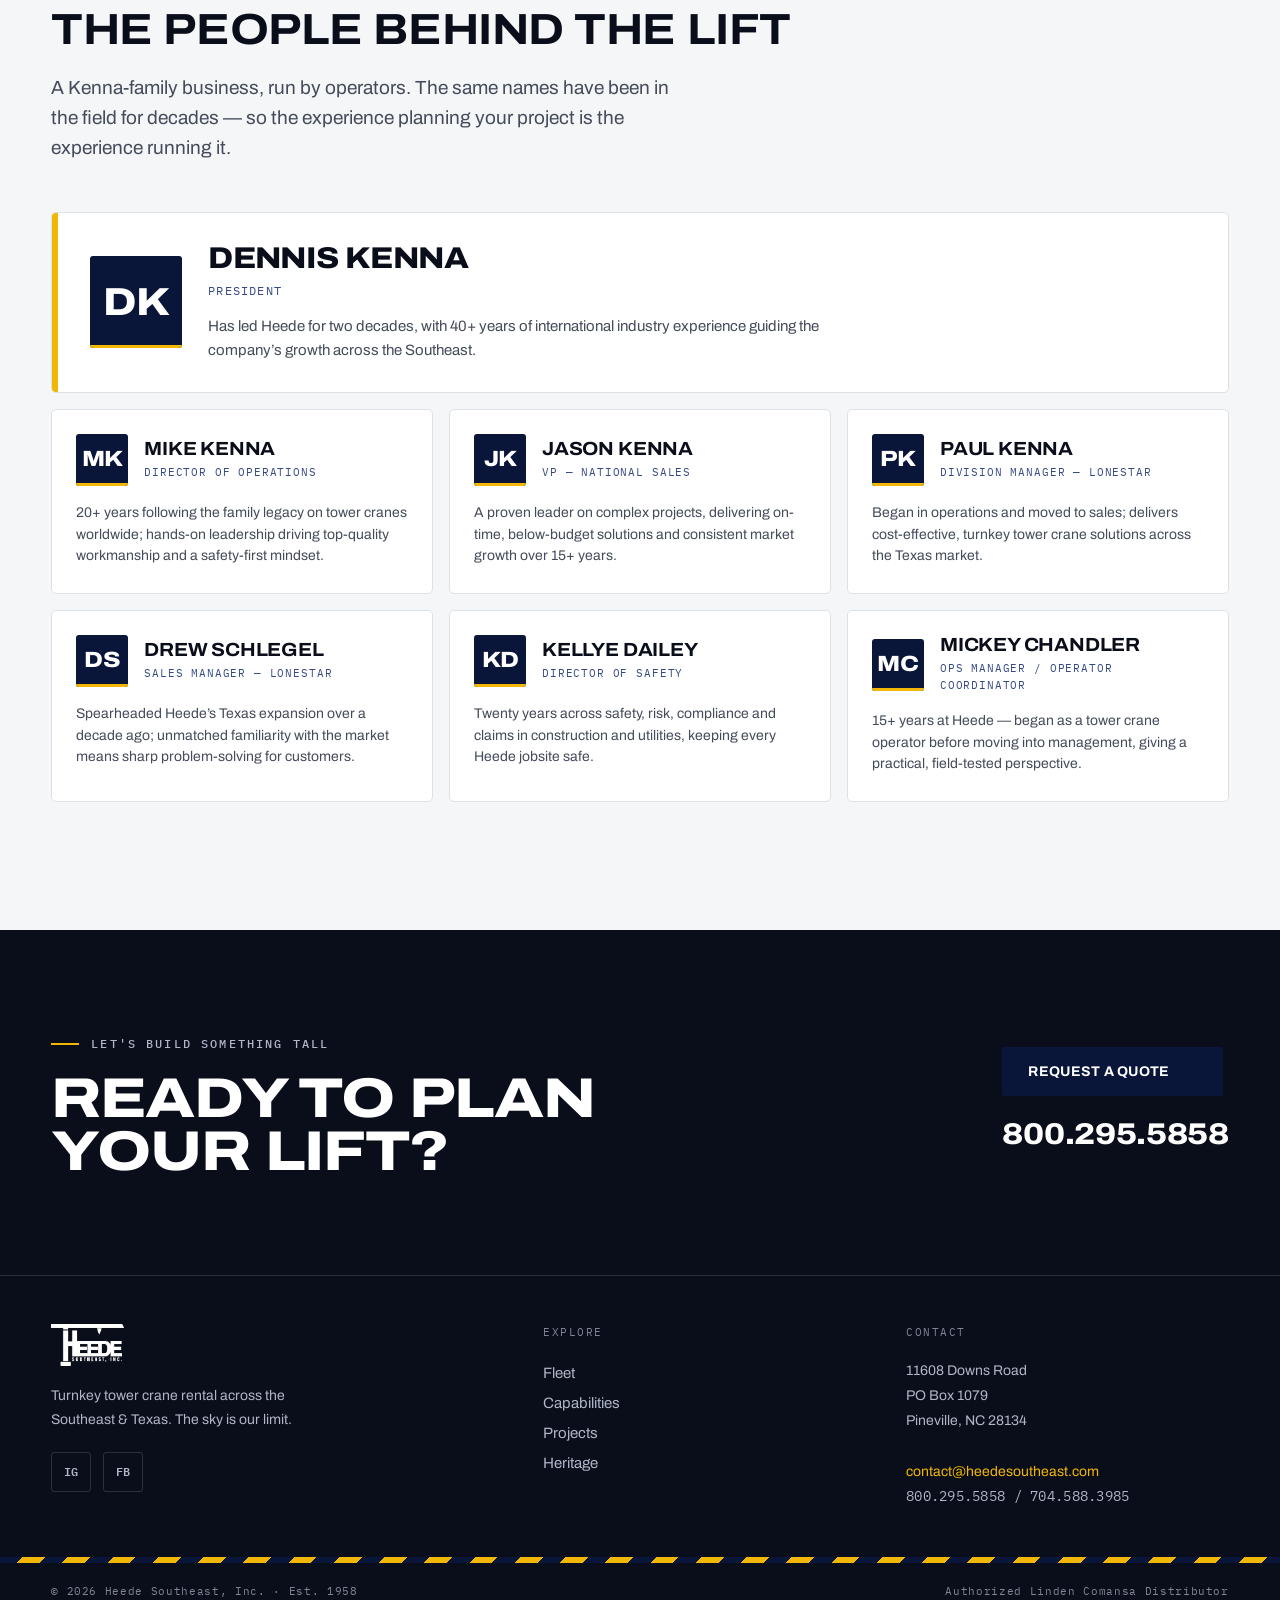
==== commit 6b992213: "Move hero hook to left and lift the eyebrow with the headline Reposition the hoist hook to the left " ====
--- a/index.html
+++ b/index.html
@@ -47,13 +47,13 @@
       <div class="hd-hero__grid"></div>
       <div class="hd-hero-anno">Pineville, NC<br />34.197&deg;N &middot; 80.886&deg;W<br /><span class="amber">EST. 1958</span></div>
       <div class="hd-container wide hd-hero__body">
-        <span class="hd-eyebrow on-dark"><span class="hd-eyebrow-bar"></span>Turnkey Tower Crane Rental</span>
         <div class="hd-rig">
           <svg class="hd-rigging" viewBox="0 0 34 82" fill="none" aria-hidden="true">
             <line x1="17" y1="-170" x2="17" y2="50" stroke="var(--amber)" stroke-width="2" />
             <circle cx="17" cy="54" r="4.5" fill="none" stroke="var(--amber)" stroke-width="2" />
-            <path d="M17 58 v6 a6.5 6.5 0 1 0 6.5 6.5" fill="none" stroke="var(--amber)" stroke-width="2" stroke-linecap="round" />
+            <path d="M17 58 v6 a6.5 6.5 0 1 1 -6.5 6.5" fill="none" stroke="var(--amber)" stroke-width="2" stroke-linecap="round" />
           </svg>
+          <span class="hd-eyebrow on-dark"><span class="hd-eyebrow-bar"></span>Turnkey Tower Crane Rental</span>
           <h1 class="hd-hero__title">The sky is<br />our <span class="amber">limit.</span></h1>
         </div>
         <p class="hd-hero__sub">One of the largest tower crane fleets in the Southeast — erected, operated, serviced and demobilized by Heede crews. Start to finish, on time, on budget.</p>
--- a/css/home.css
+++ b/css/home.css
@@ -153,11 +153,12 @@
 /* Hero headline hoist: on load the crane hook + the headline rise into place
    together, then the hook releases and fades — "the sky is our limit." lifted. */
 .hd-rig {
-  position: relative; margin: 24px 0 0; max-width: max-content;
+  position: relative; margin: 0; max-width: max-content;
   transform-origin: top center; animation: hdRig 1.15s var(--ease-out) .35s both;
 }
+.hd-rig .hd-eyebrow { display: inline-flex; margin: 0 0 18px; }
 .hd-rigging {
-  position: absolute; right: -2%; left: auto; top: -82px; height: 82px; width: 34px;
+  position: absolute; left: 8%; right: auto; top: -82px; height: 82px; width: 34px;
   pointer-events: none; overflow: visible; animation: hdRigFade .55s ease 1.95s forwards;
 }
 @keyframes hdRig {
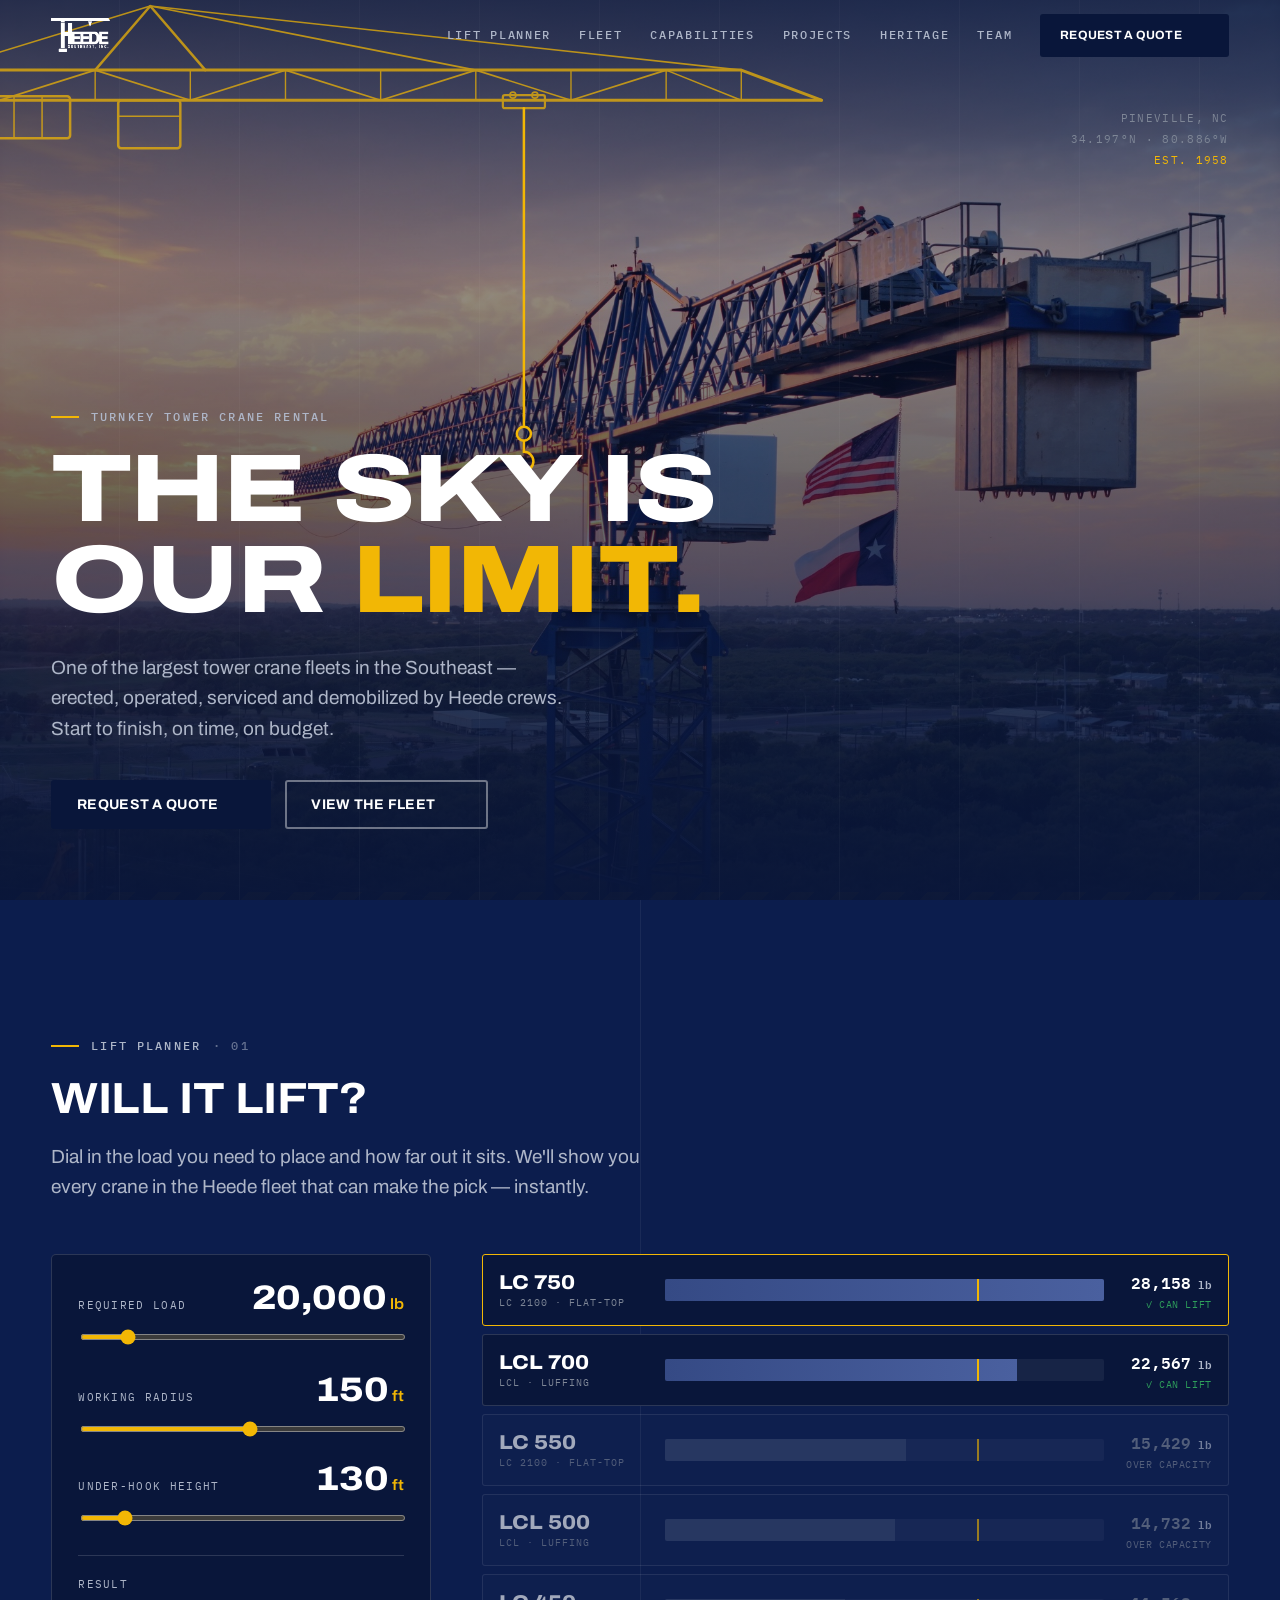
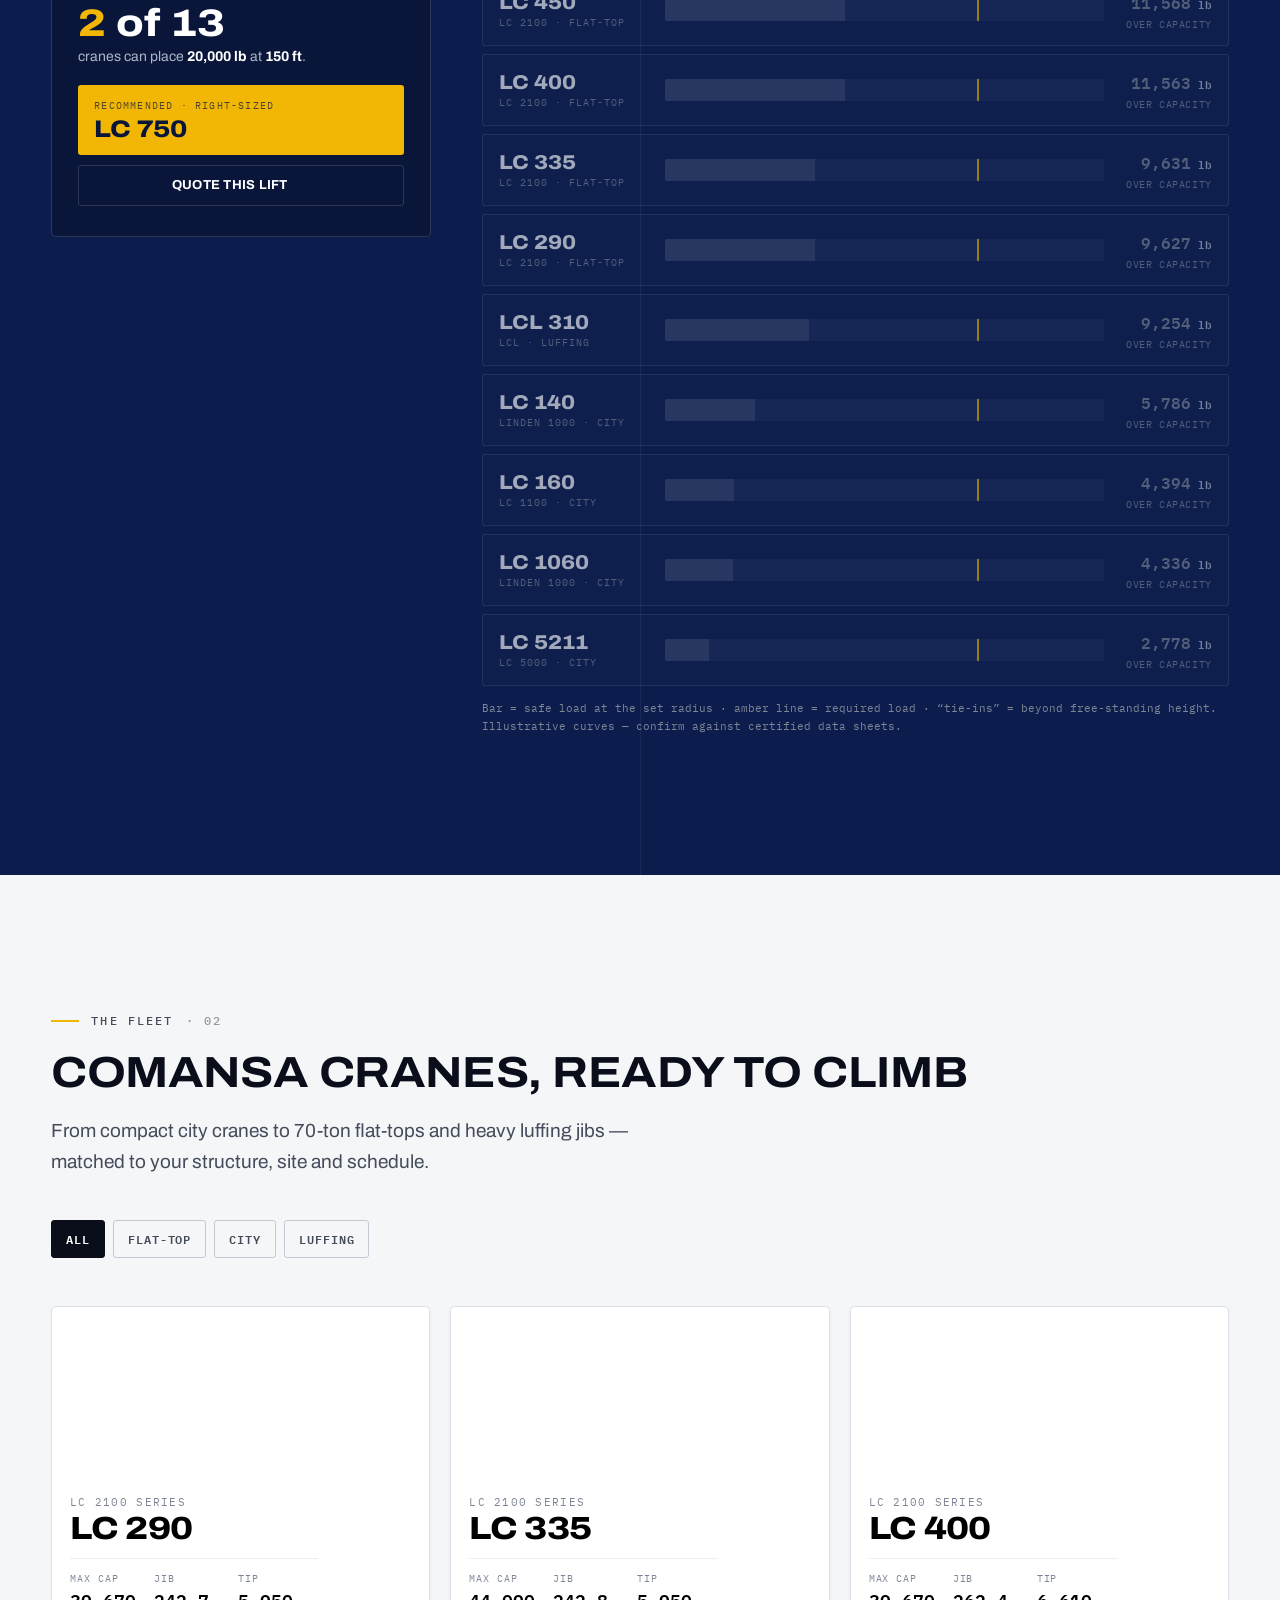
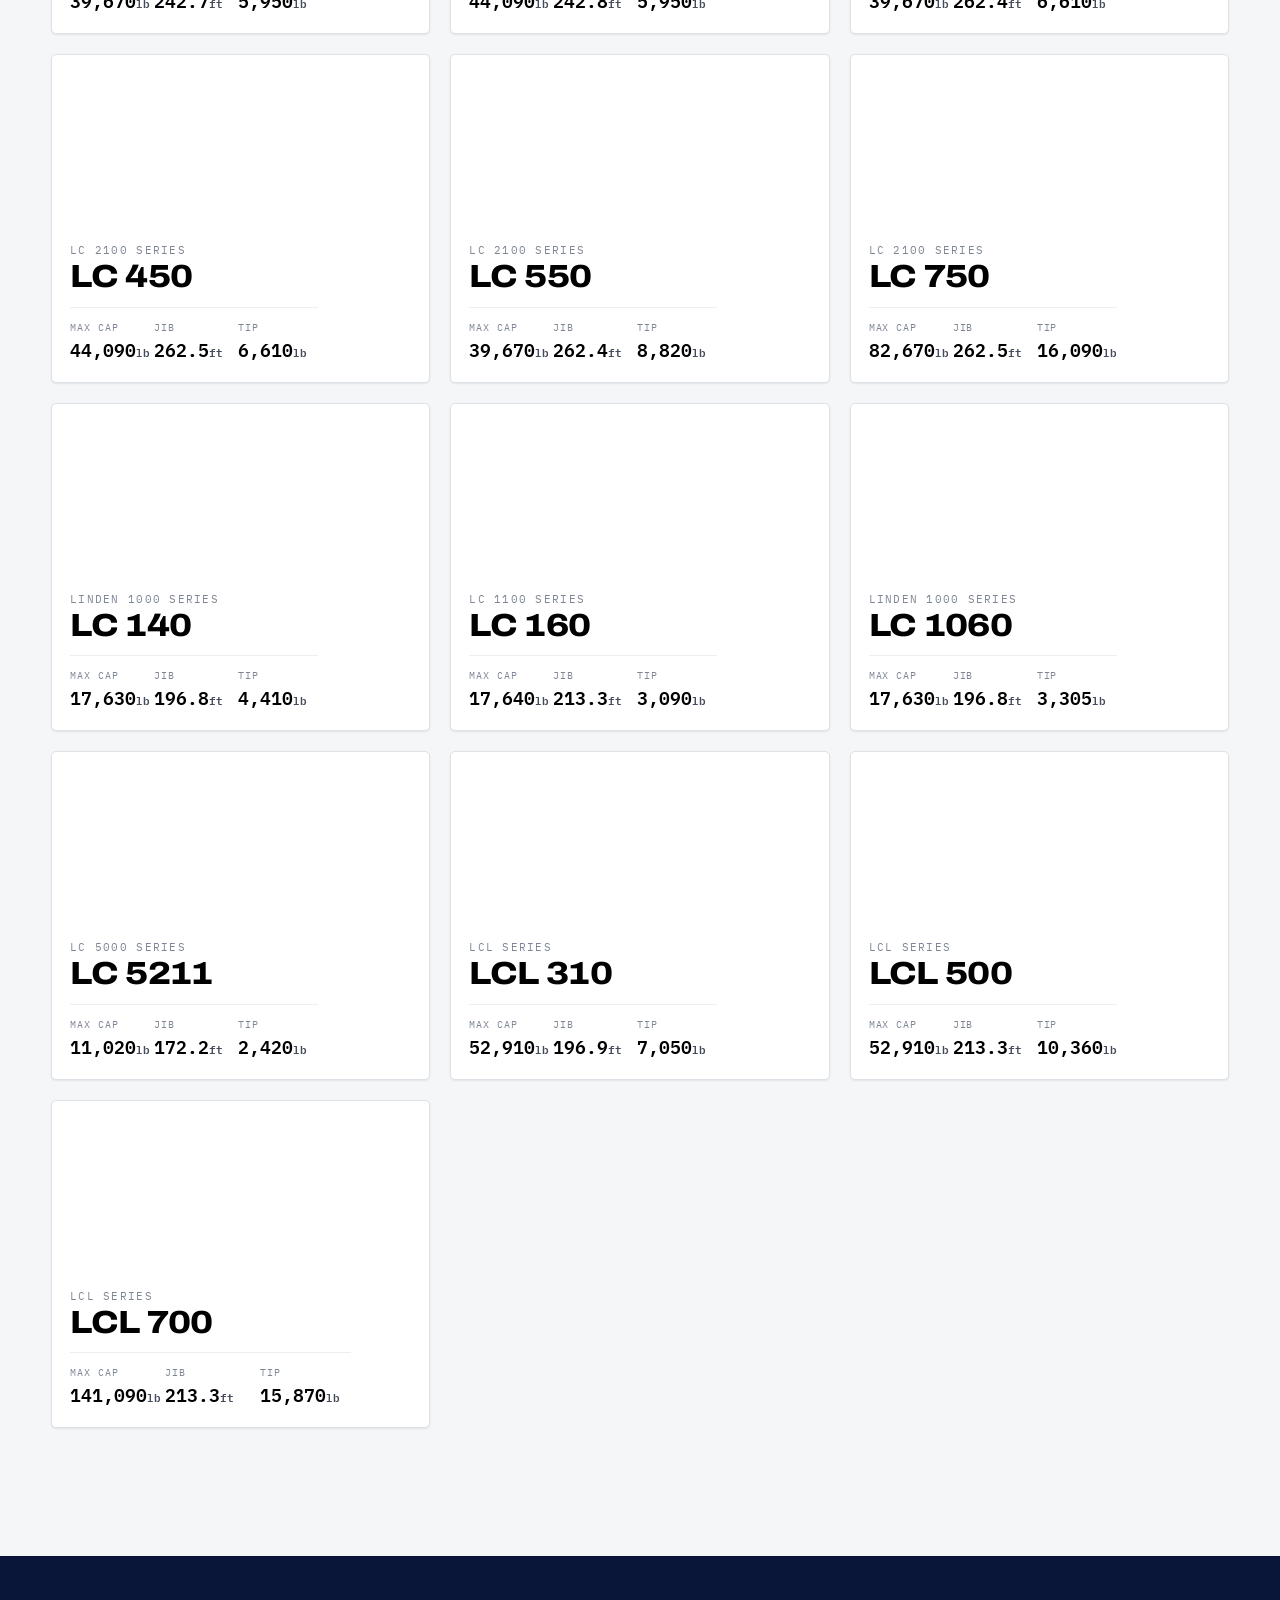
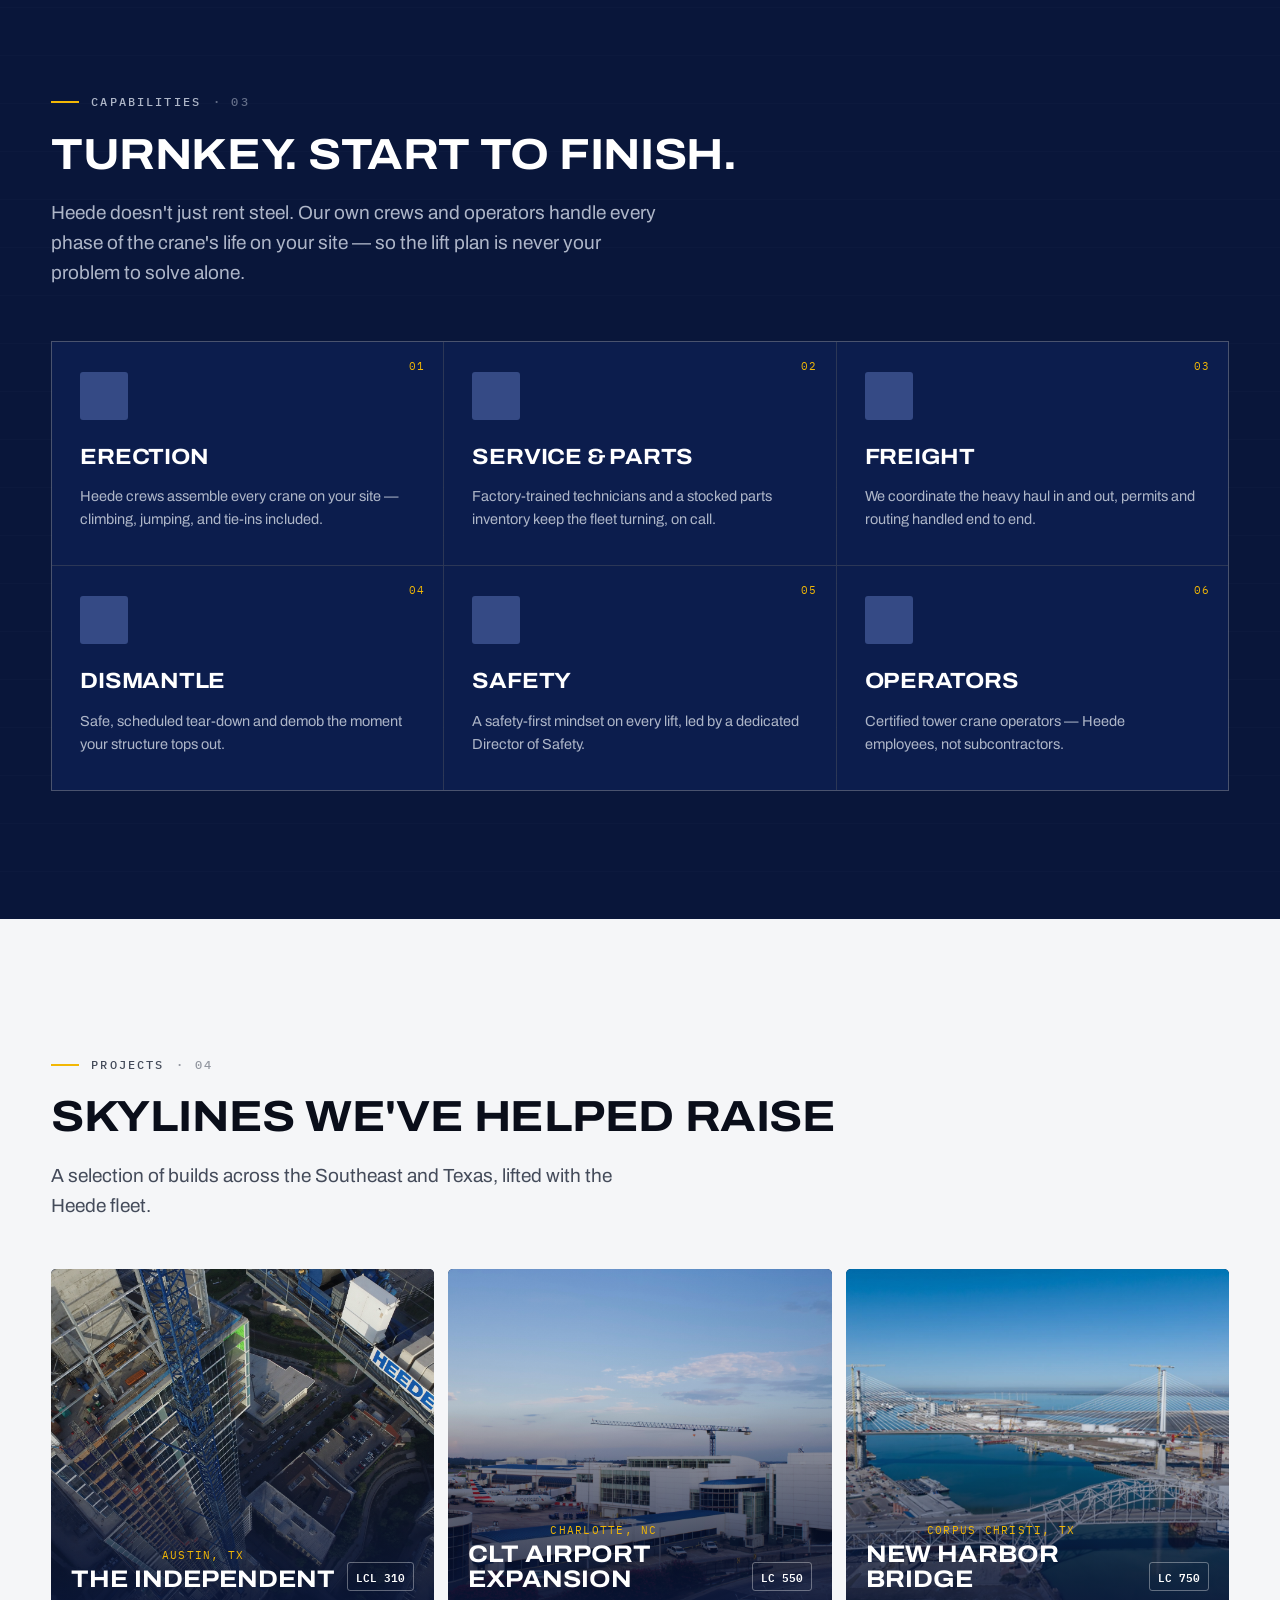
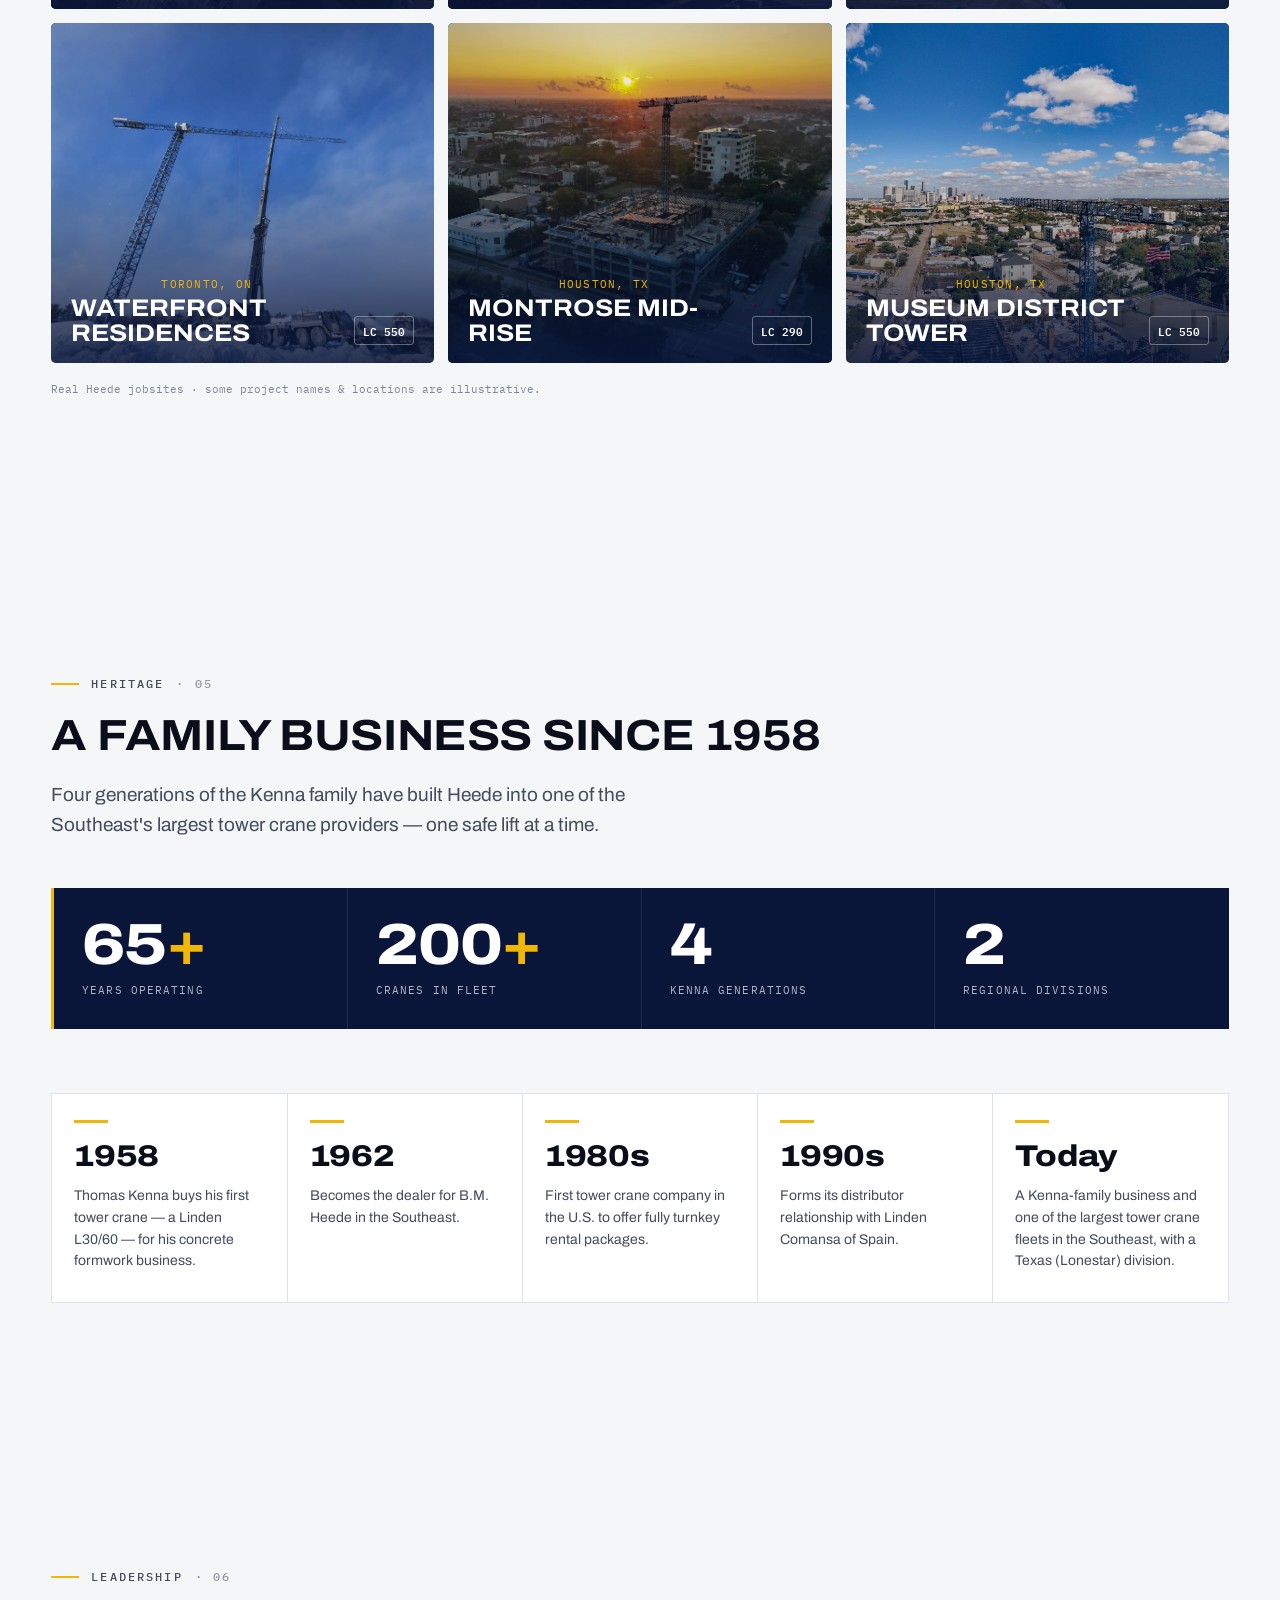
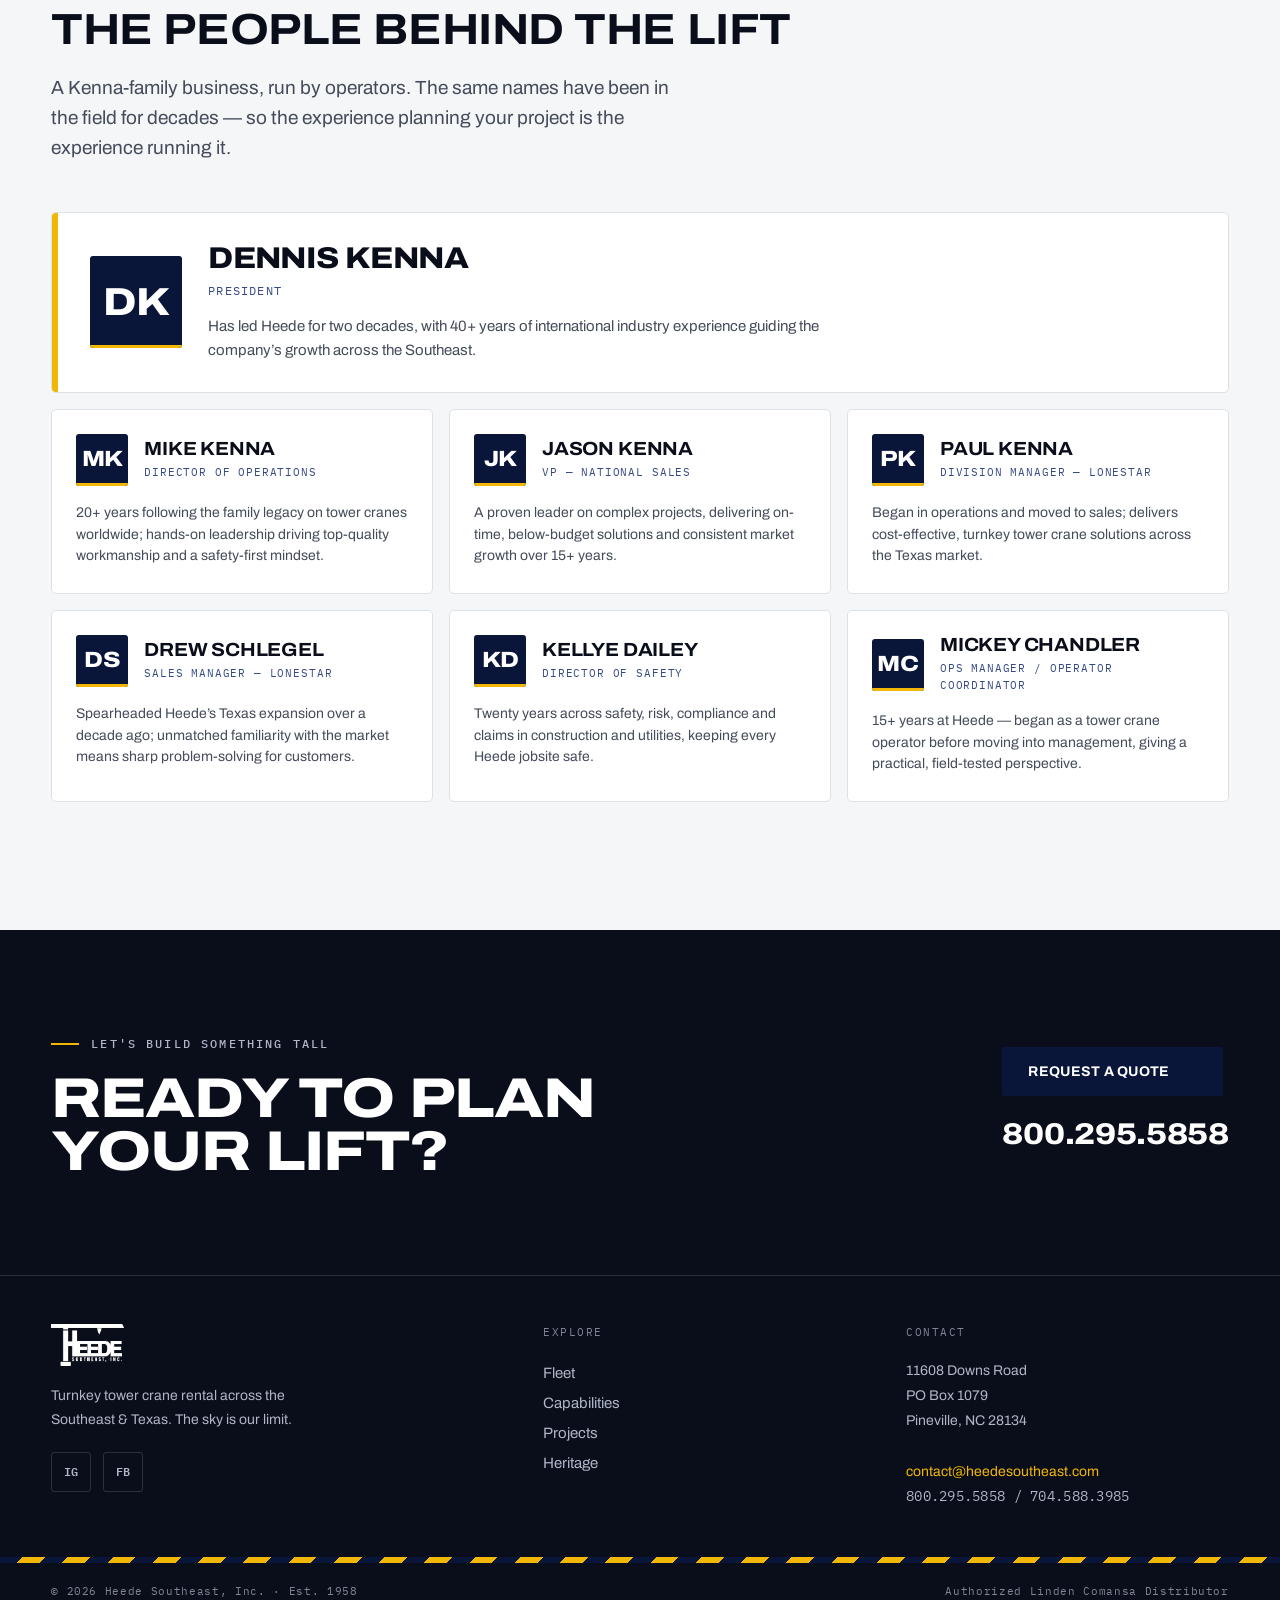
==== commit cce97477: "Add line-art hero crane jib with attached swinging hook Replace the floating hook with an amber line" ====
--- a/index.html
+++ b/index.html
@@ -45,14 +45,47 @@
       <img class="hd-hero__photo" src="assets/photos/hero-heede-sunset.jpg" alt="Heede luffing-jib tower crane against a sunset sky with a Texas flag" />
       <div class="hd-hero__grad"></div>
       <div class="hd-hero__grid"></div>
+      <svg class="hd-hoist" viewBox="0 0 920 500" fill="none" aria-hidden="true" preserveAspectRatio="xMinYMin meet">
+        <g class="hd-hoist__jib" stroke="var(--amber)" stroke-linejoin="round" stroke-linecap="round">
+          <!-- counterweight bleeding off the left edge -->
+          <rect x="-10" y="96" width="80" height="42" rx="3" stroke-width="2.5" />
+          <line x1="14" y1="96" x2="14" y2="138" stroke-width="1.5" />
+          <line x1="42" y1="96" x2="42" y2="138" stroke-width="1.5" />
+          <!-- operator cab under the apex -->
+          <rect x="118" y="100" width="62" height="48" rx="3" stroke-width="2.5" />
+          <line x1="118" y1="116" x2="180" y2="116" stroke-width="1.5" />
+          <!-- main jib: top + bottom chords, tapering to the tip -->
+          <polyline points="0,70 740,70 820,100" stroke-width="3" />
+          <line x1="0" y1="100" x2="820" y2="100" stroke-width="3" />
+          <!-- lattice web members -->
+          <polyline points="0,100 95,70 190,100 285,70 380,100 475,70 570,100 665,70 740,100" stroke-width="1.6" />
+          <line x1="95" y1="70" x2="95" y2="100" stroke-width="1.4" />
+          <line x1="190" y1="70" x2="190" y2="100" stroke-width="1.4" />
+          <line x1="285" y1="70" x2="285" y2="100" stroke-width="1.4" />
+          <line x1="380" y1="70" x2="380" y2="100" stroke-width="1.4" />
+          <line x1="475" y1="70" x2="475" y2="100" stroke-width="1.4" />
+          <line x1="570" y1="70" x2="570" y2="100" stroke-width="1.4" />
+          <line x1="665" y1="70" x2="665" y2="100" stroke-width="1.4" />
+          <line x1="740" y1="70" x2="740" y2="100" stroke-width="1.4" />
+          <!-- A-frame apex + pendant tie-bars -->
+          <polyline points="95,70 150,6 205,70" stroke-width="2.5" />
+          <line x1="150" y1="6" x2="475" y2="70" stroke-width="1.6" />
+          <line x1="150" y1="6" x2="740" y2="70" stroke-width="1.6" />
+          <line x1="150" y1="6" x2="0" y2="52" stroke-width="1.6" />
+          <!-- trolley running on the jib -->
+          <rect x="502" y="95" width="42" height="13" rx="2" stroke-width="2.2" />
+          <circle cx="512" cy="95" r="3" stroke-width="1.6" />
+          <circle cx="534" cy="95" r="3" stroke-width="1.6" />
+        </g>
+        <g class="hd-hoist__line" stroke="var(--amber)" stroke-linecap="round">
+          <line x1="523" y1="108" x2="523" y2="426" stroke-width="2.5" />
+          <circle cx="523" cy="433" r="7" stroke-width="2.5" />
+          <path d="M523 440 v11 a9.5 9.5 0 1 1 -9.5 9.5" stroke-width="2.5" />
+        </g>
+      </svg>
       <div class="hd-hero-anno">Pineville, NC<br />34.197&deg;N &middot; 80.886&deg;W<br /><span class="amber">EST. 1958</span></div>
       <div class="hd-container wide hd-hero__body">
         <div class="hd-rig">
-          <svg class="hd-rigging" viewBox="0 0 34 82" fill="none" aria-hidden="true">
-            <line x1="17" y1="-170" x2="17" y2="50" stroke="var(--amber)" stroke-width="2" />
-            <circle cx="17" cy="54" r="4.5" fill="none" stroke="var(--amber)" stroke-width="2" />
-            <path d="M17 58 v6 a6.5 6.5 0 1 1 -6.5 6.5" fill="none" stroke="var(--amber)" stroke-width="2" stroke-linecap="round" />
-          </svg>
           <span class="hd-eyebrow on-dark"><span class="hd-eyebrow-bar"></span>Turnkey Tower Crane Rental</span>
           <h1 class="hd-hero__title">The sky is<br />our <span class="amber">limit.</span></h1>
         </div>
--- a/css/home.css
+++ b/css/home.css
@@ -150,27 +150,45 @@
   position: absolute; inset: 0; opacity: .5;
   background-image: repeating-linear-gradient(90deg, transparent 0 119px, rgba(255,255,255,.05) 119px 120px);
 }
-/* Hero headline hoist: on load the crane hook + the headline rise into place
-   together, then the hook releases and fades — "the sky is our limit." lifted. */
+/* Hero headline hoist: on load the eyebrow + headline rise into place. */
 .hd-rig {
   position: relative; margin: 0; max-width: max-content;
   transform-origin: top center; animation: hdRig 1.15s var(--ease-out) .35s both;
 }
 .hd-rig .hd-eyebrow { display: inline-flex; margin: 0 0 18px; }
-.hd-rigging {
-  position: absolute; left: 8%; right: auto; top: -82px; height: 82px; width: 34px;
-  pointer-events: none; overflow: visible; animation: hdRigFade .55s ease 1.95s forwards;
-}
 @keyframes hdRig {
   0%   { transform: translateY(118px); opacity: 0; }
   30%  { opacity: 1; }
   80%  { transform: translateY(-7px); opacity: 1; }
   100% { transform: translateY(0); opacity: 1; }
 }
-@keyframes hdRigFade { to { opacity: 0; transform: translateY(-12px); } }
+
+/* Hero crane: a line-art lattice jib bleeds off the left edge and reaches
+   over the headline; a cable + hook hang from the trolley and swing as a
+   pendulum, pivoting from the trolley so they stay attached to the jib. */
+.hd-hoist {
+  position: absolute; top: 0; left: 0;
+  width: clamp(560px, 72vw, 1080px); height: auto;
+  pointer-events: none; overflow: visible;
+  opacity: 0; animation: hdCraneIn 1.1s var(--ease-out) .2s forwards;
+}
+.hd-hoist__jib { opacity: .72; }
+.hd-hoist__line {
+  transform-box: view-box; transform-origin: 523px 102px;
+  animation: hdCableSwing 6s ease-in-out 1.4s infinite;
+}
+@keyframes hdCraneIn { to { opacity: 1; } }
+@keyframes hdCableSwing {
+  0%   { transform: rotate(0deg); }
+  25%  { transform: rotate(1.6deg); }
+  75%  { transform: rotate(-1.6deg); }
+  100% { transform: rotate(0deg); }
+}
+@media (max-width: 760px) { .hd-hoist { display: none; } }
 @media (prefers-reduced-motion: reduce) {
   .hd-rig { animation: none; }
-  .hd-rigging { display: none; }
+  .hd-hoist { animation: none; opacity: 1; }
+  .hd-hoist__line { animation: none; }
 }
 .hd-hero-anno {
   position: absolute; top: 108px; right: var(--gutter); text-align: right;
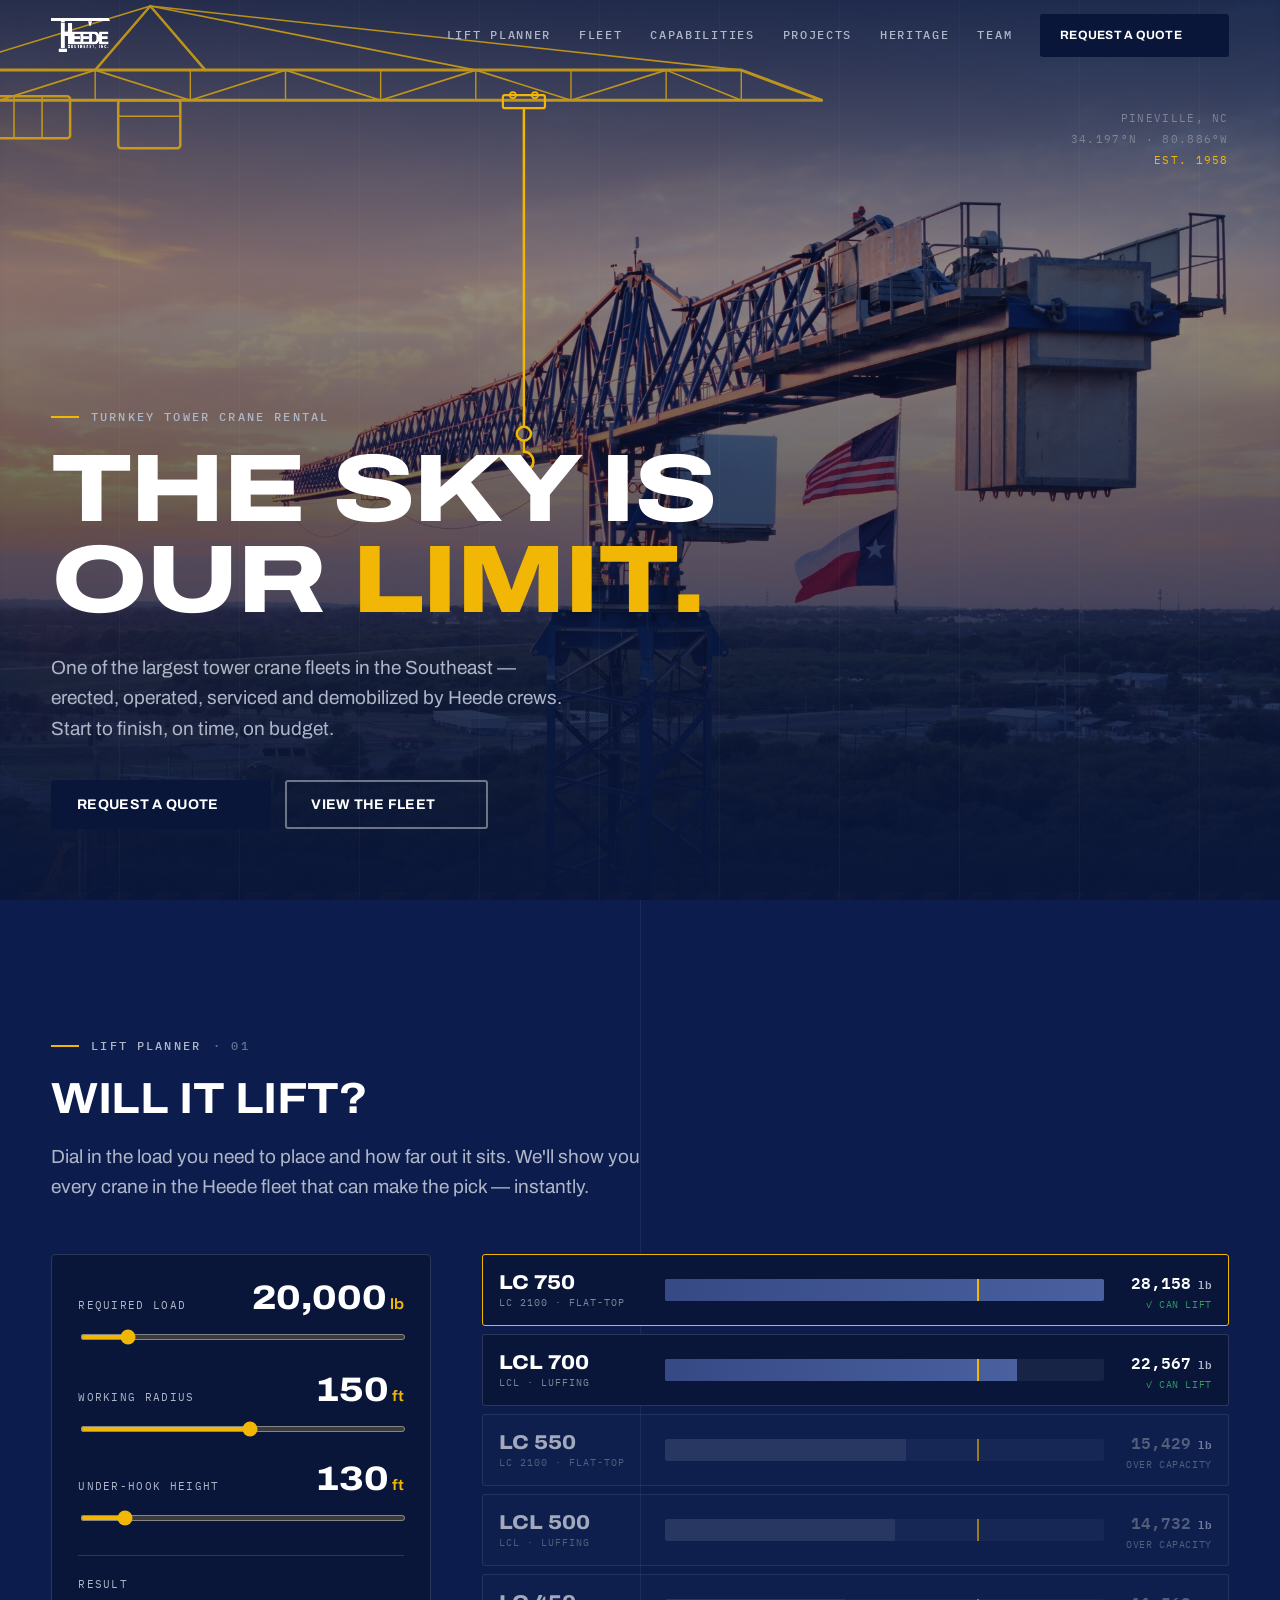
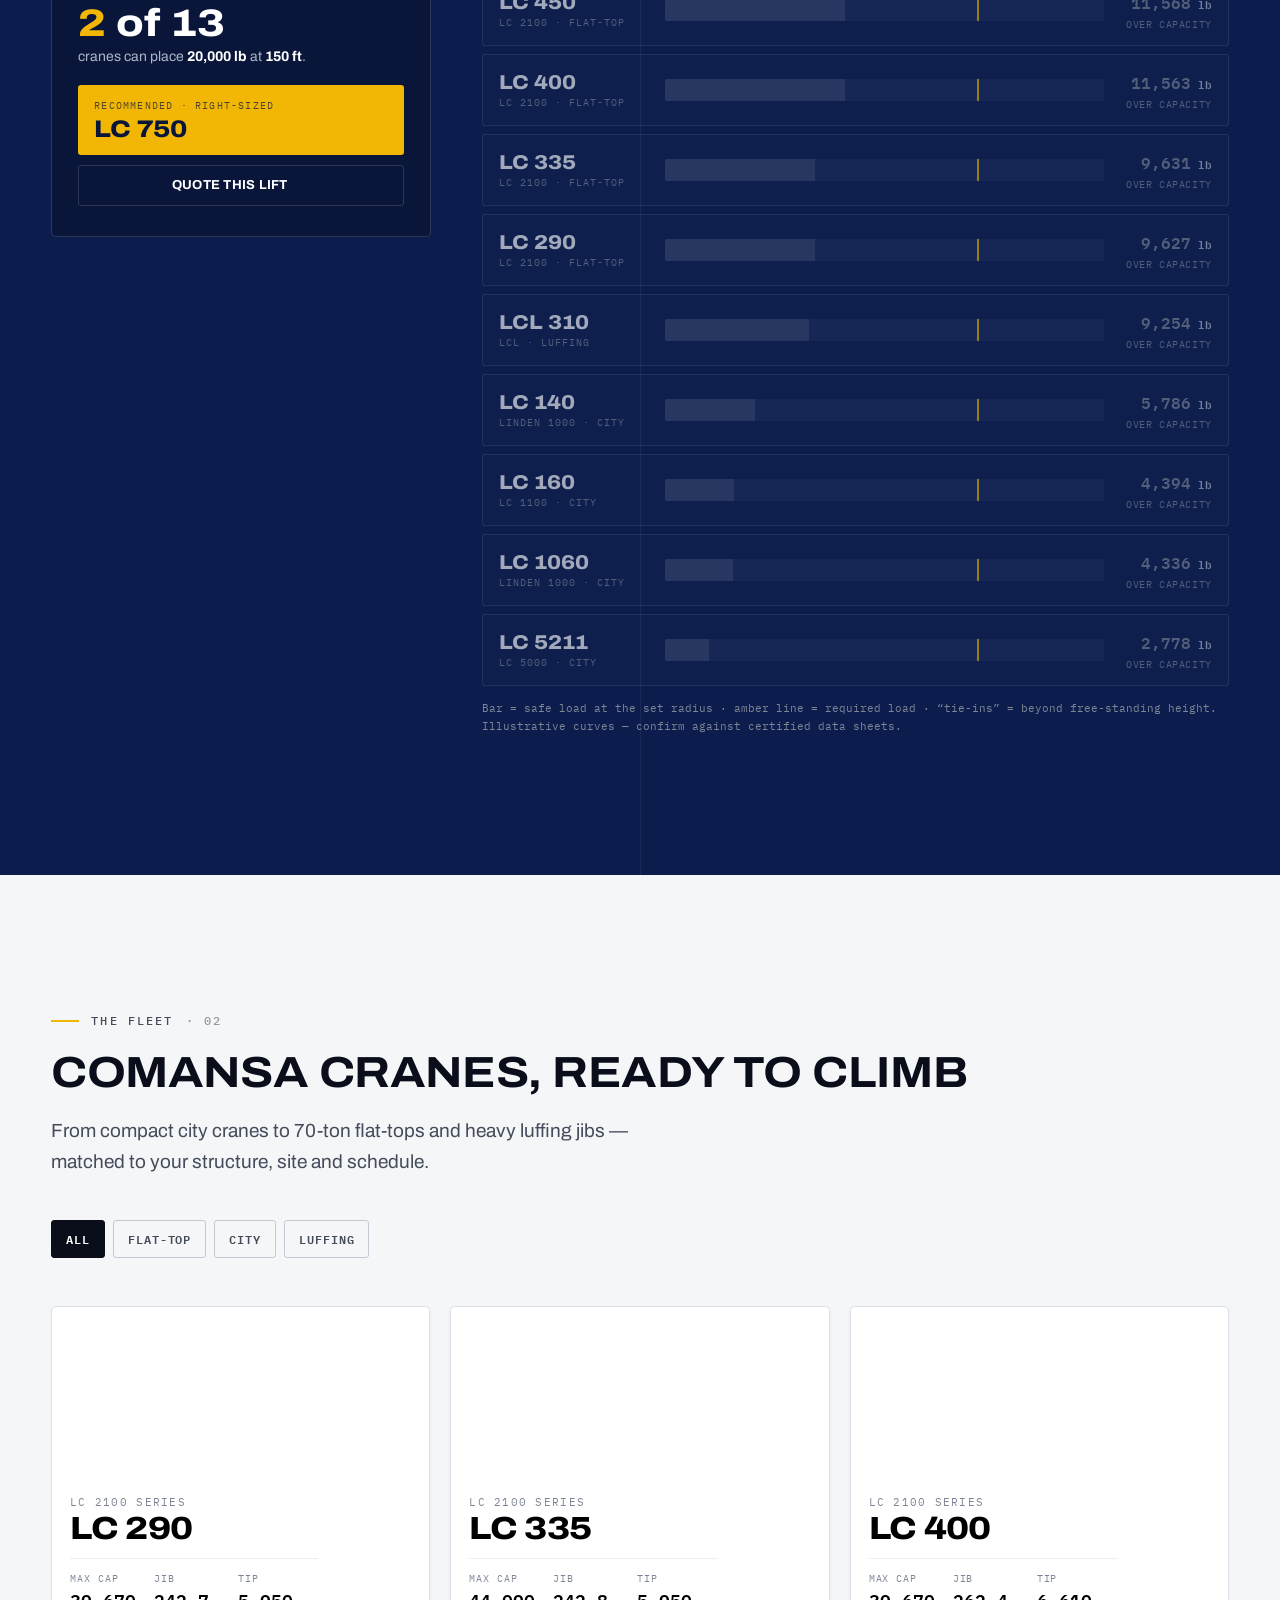
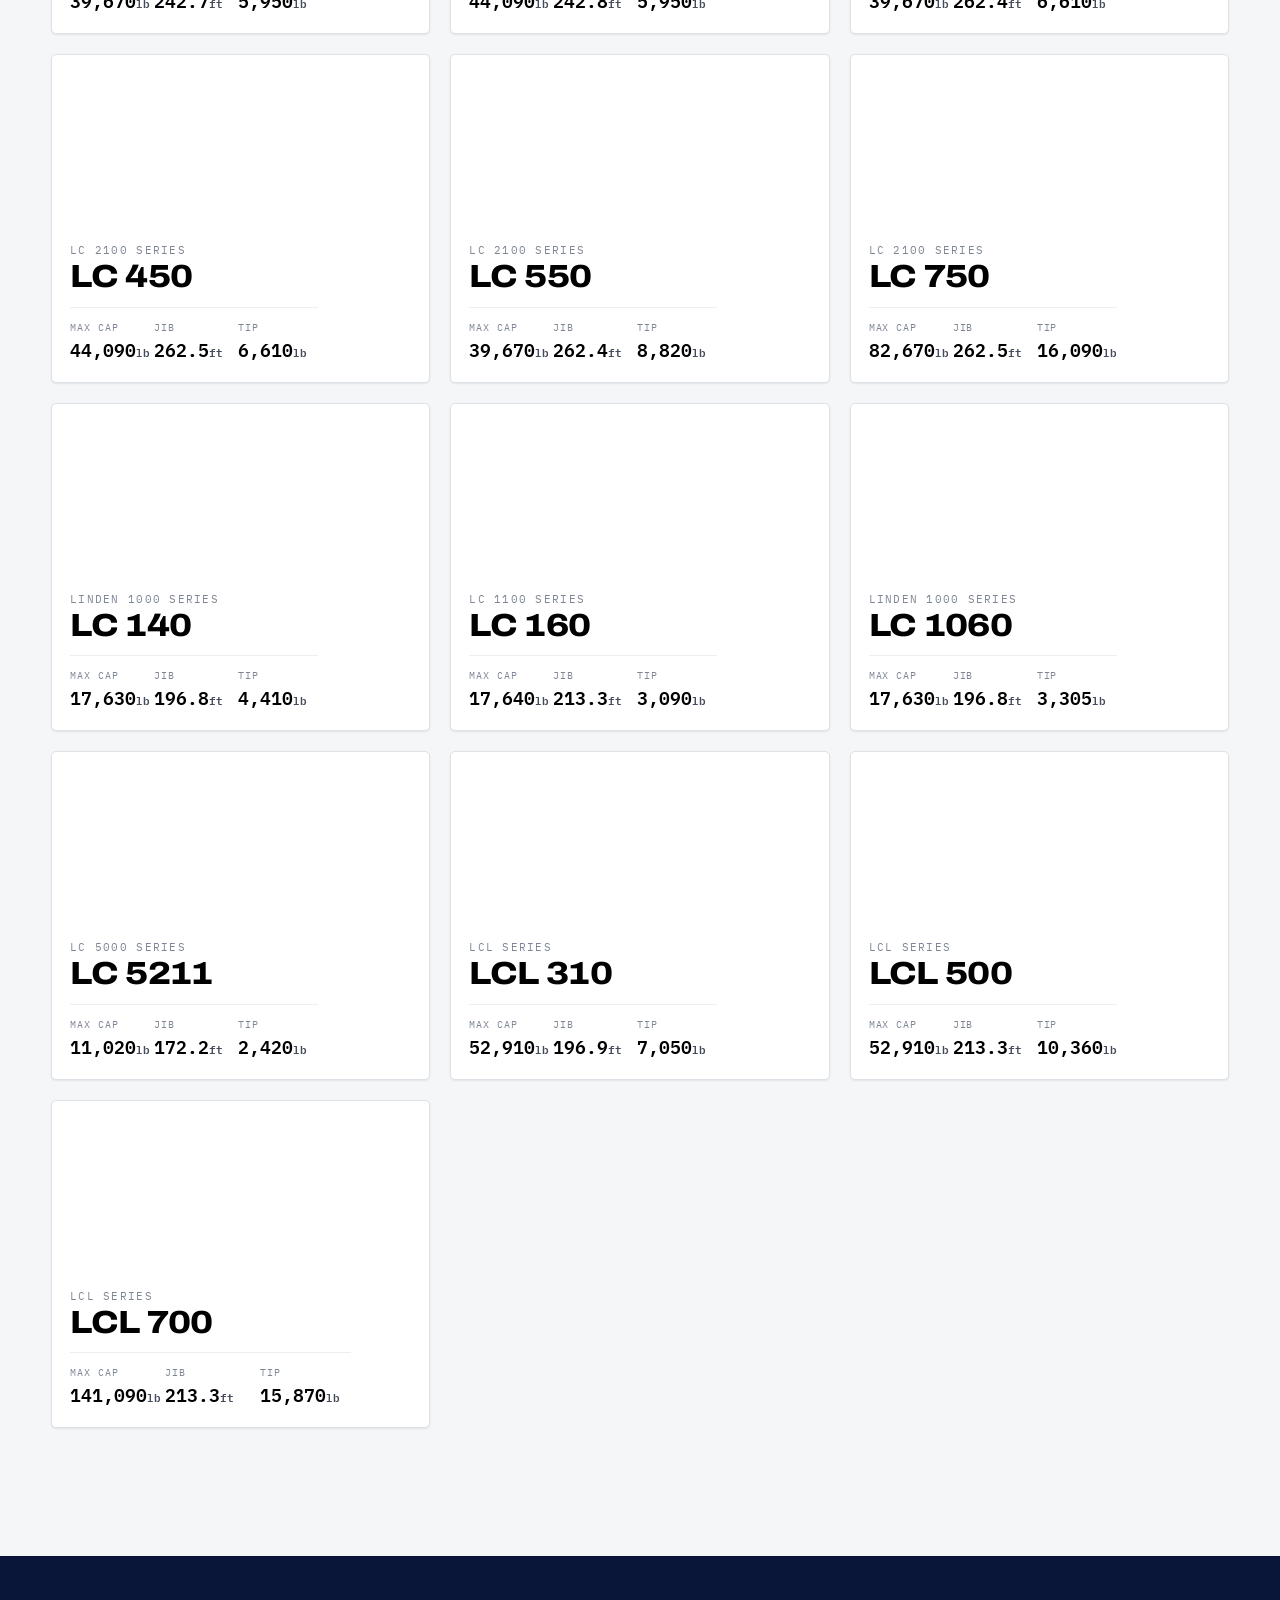
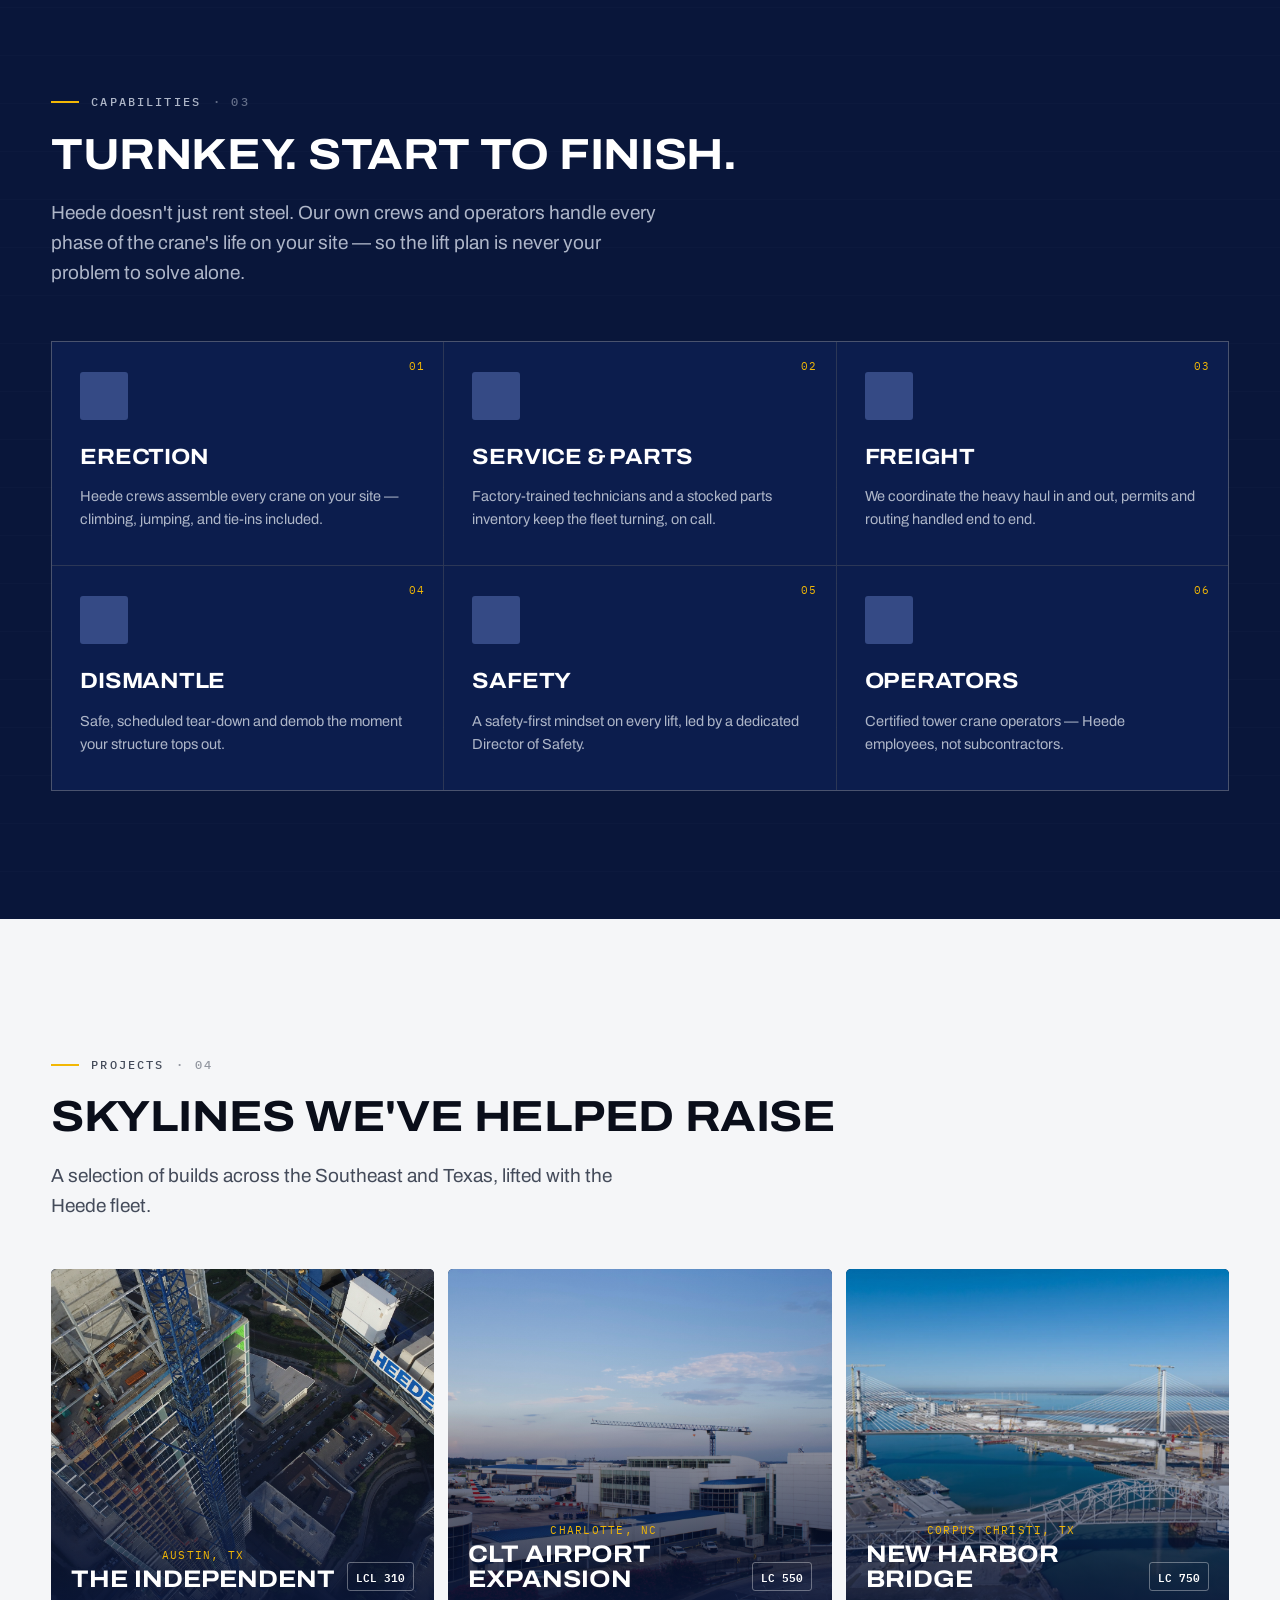
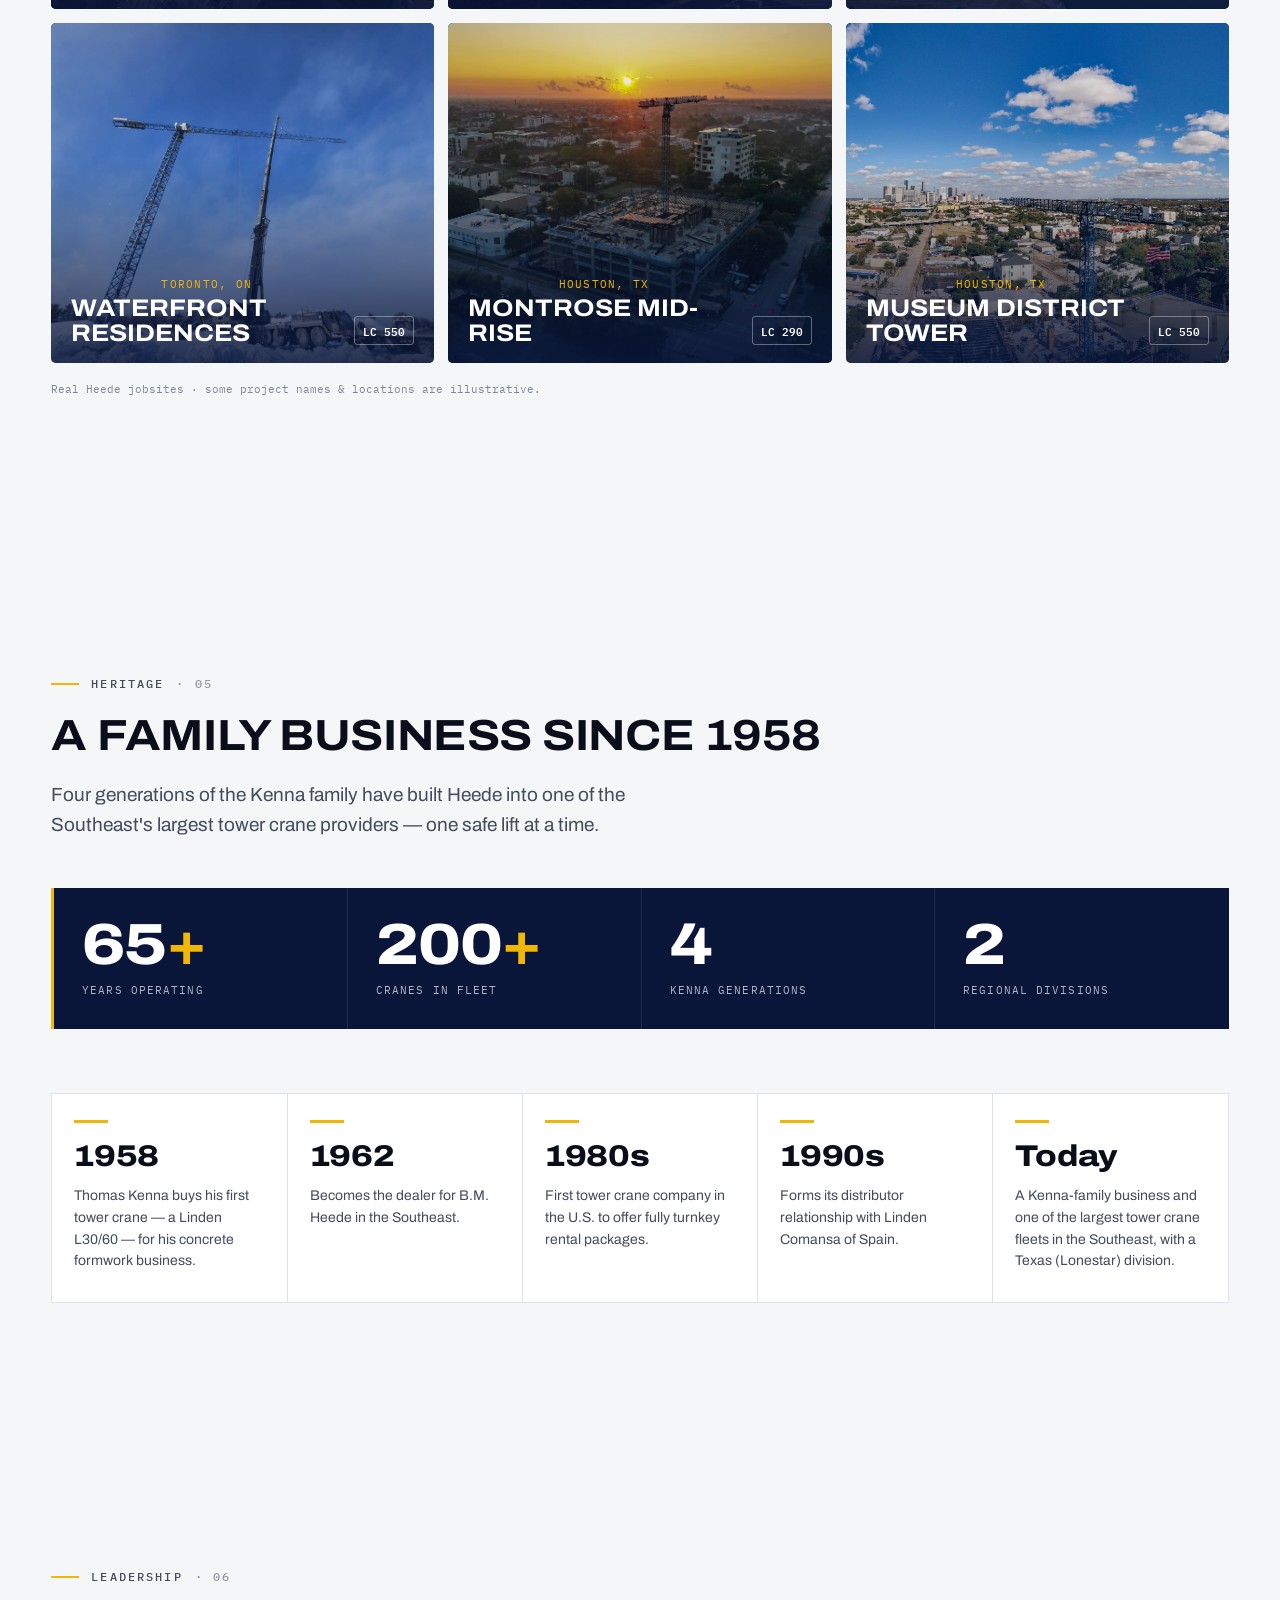
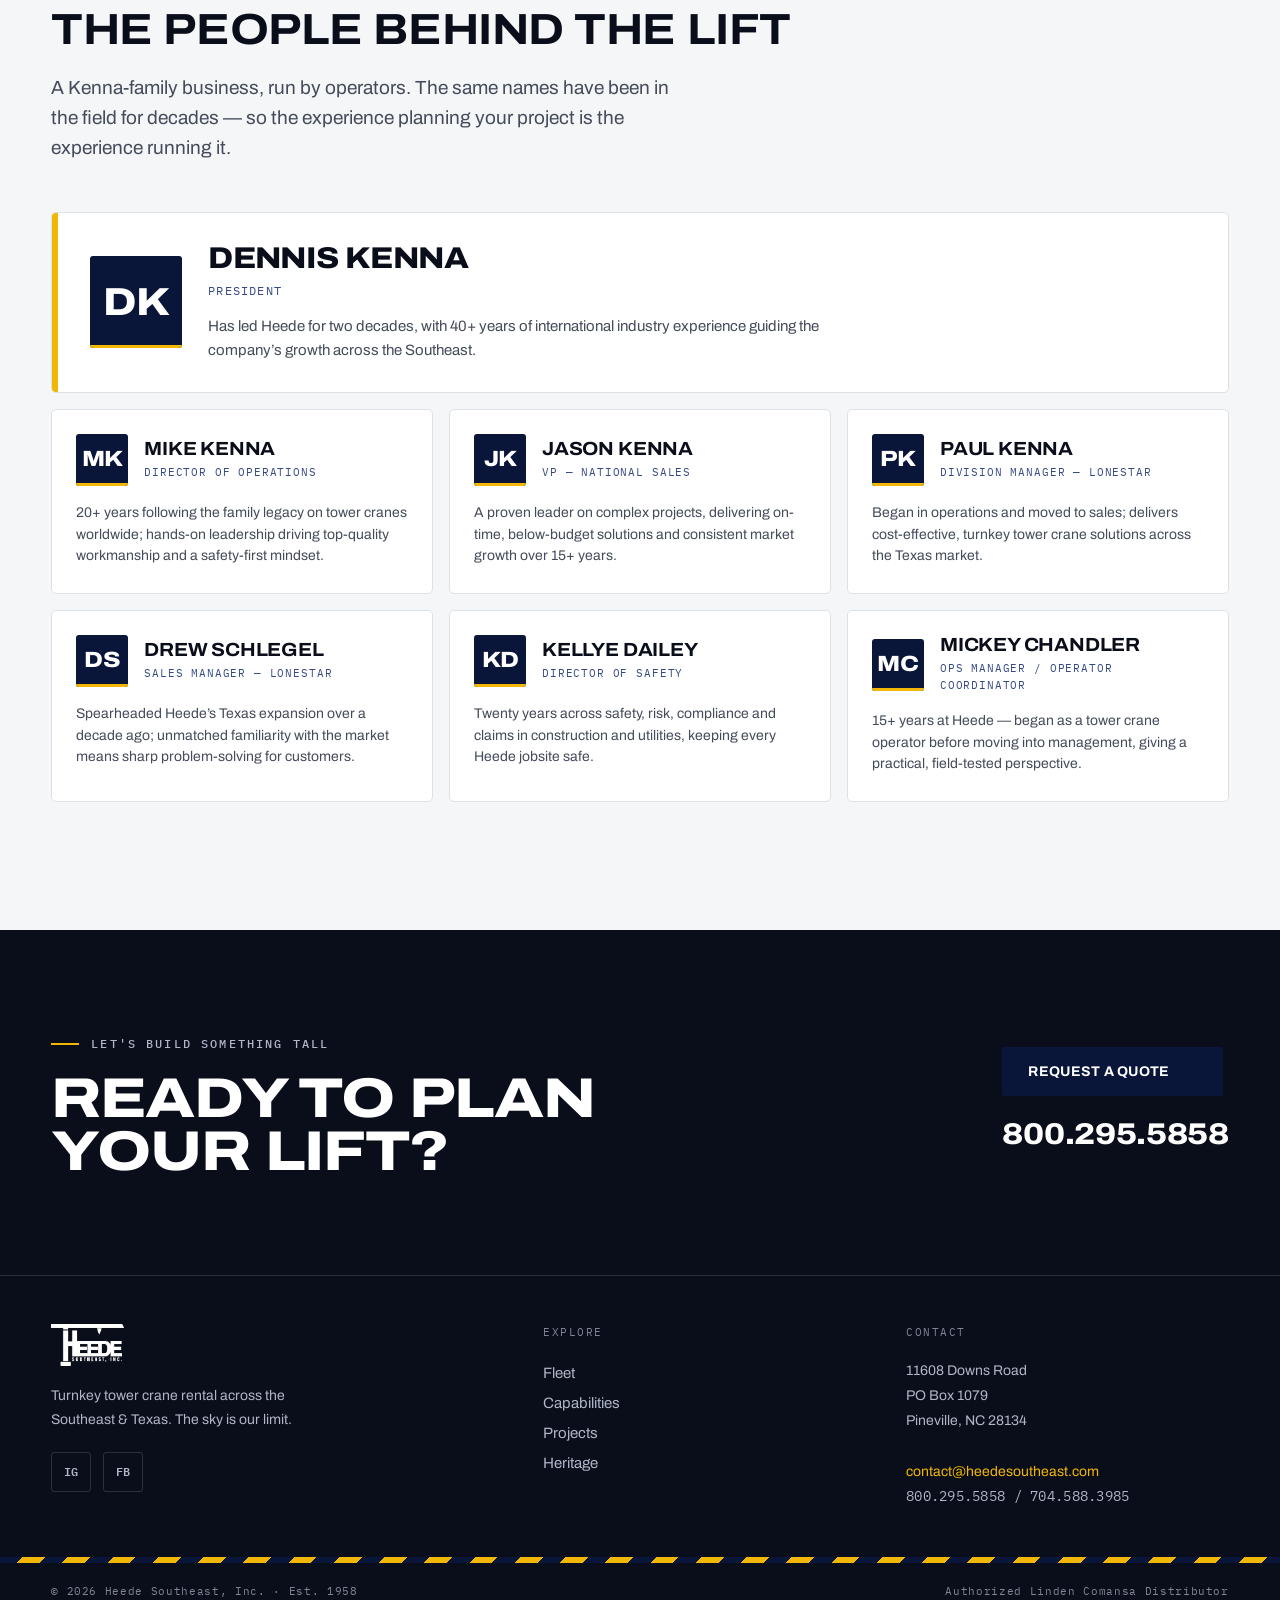
==== commit 552876cc: "Animate hero crane: trolley rolls in, hook lowers and hoists the text Restructure the crane into nes" ====
--- a/index.html
+++ b/index.html
@@ -72,15 +72,22 @@
           <line x1="150" y1="6" x2="475" y2="70" stroke-width="1.6" />
           <line x1="150" y1="6" x2="740" y2="70" stroke-width="1.6" />
           <line x1="150" y1="6" x2="0" y2="52" stroke-width="1.6" />
-          <!-- trolley running on the jib -->
+        </g>
+        <!-- carriage: trolley + cable + hook roll in together, the hook lowers,
+             then swings.  Nested groups keep the roll/drop/swing transforms
+             from clobbering one another. -->
+        <g class="hd-hoist__carriage" stroke="var(--amber)" stroke-linecap="round" stroke-linejoin="round">
+          <!-- trolley (rolls along the jib with the hook) -->
           <rect x="502" y="95" width="42" height="13" rx="2" stroke-width="2.2" />
           <circle cx="512" cy="95" r="3" stroke-width="1.6" />
           <circle cx="534" cy="95" r="3" stroke-width="1.6" />
-        </g>
-        <g class="hd-hoist__line" stroke="var(--amber)" stroke-linecap="round">
-          <line x1="523" y1="108" x2="523" y2="426" stroke-width="2.5" />
-          <circle cx="523" cy="433" r="7" stroke-width="2.5" />
-          <path d="M523 440 v11 a9.5 9.5 0 1 1 -9.5 9.5" stroke-width="2.5" />
+          <g class="hd-hoist__swing">
+            <line class="hd-hoist__cable" x1="523" y1="108" x2="523" y2="426" stroke-width="2.5" />
+            <g class="hd-hoist__hook">
+              <circle cx="523" cy="433" r="7" stroke-width="2.5" />
+              <path d="M523 440 v11 a9.5 9.5 0 1 1 -9.5 9.5" stroke-width="2.5" />
+            </g>
+          </g>
         </g>
       </svg>
       <div class="hd-hero-anno">Pineville, NC<br />34.197&deg;N &middot; 80.886&deg;W<br /><span class="amber">EST. 1958</span></div>
--- a/css/home.css
+++ b/css/home.css
@@ -150,10 +150,11 @@
   position: absolute; inset: 0; opacity: .5;
   background-image: repeating-linear-gradient(90deg, transparent 0 119px, rgba(255,255,255,.05) 119px 120px);
 }
-/* Hero headline hoist: on load the eyebrow + headline rise into place. */
+/* Hero headline hoist: the crane hook lowers, then the eyebrow + headline
+   are pulled up into place (timed to start as the hook reaches them). */
 .hd-rig {
   position: relative; margin: 0; max-width: max-content;
-  transform-origin: top center; animation: hdRig 1.15s var(--ease-out) .35s both;
+  transform-origin: top center; animation: hdRig 1.1s var(--ease-out) 1.35s both;
 }
 .hd-rig .hd-eyebrow { display: inline-flex; margin: 0 0 18px; }
 @keyframes hdRig {
@@ -164,20 +165,41 @@
 }
 
 /* Hero crane: a line-art lattice jib bleeds off the left edge and reaches
-   over the headline; a cable + hook hang from the trolley and swing as a
-   pendulum, pivoting from the trolley so they stay attached to the jib. */
+   over the headline.  On load the trolley + hook roll in along the jib, the
+   hook lowers (cable extends) to "grab" the text, then the headline is
+   hoisted up.  At rest the cable + hook swing as a pendulum from the trolley.
+   Nested groups isolate the roll (translateX) / drop (scaleY + translateY) /
+   swing (rotate) transforms so they don't overwrite each other. */
 .hd-hoist {
   position: absolute; top: 0; left: 0;
   width: clamp(560px, 72vw, 1080px); height: auto;
   pointer-events: none; overflow: visible;
-  opacity: 0; animation: hdCraneIn 1.1s var(--ease-out) .2s forwards;
+  opacity: 0; animation: hdCraneIn .9s var(--ease-out) .15s forwards;
 }
 .hd-hoist__jib { opacity: .72; }
-.hd-hoist__line {
-  transform-box: view-box; transform-origin: 523px 102px;
-  animation: hdCableSwing 6s ease-in-out 1.4s infinite;
+.hd-hoist__carriage { animation: hdRoll 1s var(--ease-out) .3s both; }
+.hd-hoist__cable {
+  transform-box: view-box; transform-origin: 523px 108px;
+  animation: hdDrop .8s ease-in 1.2s both;
+}
+.hd-hoist__hook { animation: hdDropHook .8s ease-in 1.2s both; }
+.hd-hoist__swing {
+  transform-box: view-box; transform-origin: 523px 104px;
+  animation: hdCableSwing 6s ease-in-out 2.4s infinite;
 }
 @keyframes hdCraneIn { to { opacity: 1; } }
+@keyframes hdRoll {
+  0%   { transform: translateX(-150px); }
+  100% { transform: translateX(0); }
+}
+@keyframes hdDrop {           /* cable extends from the trolley downward */
+  0%   { transform: scaleY(.42); }
+  100% { transform: scaleY(1); }
+}
+@keyframes hdDropHook {       /* hook rides the bottom of the cable */
+  0%   { transform: translateY(-184px); }
+  100% { transform: translateY(0); }
+}
 @keyframes hdCableSwing {
   0%   { transform: rotate(0deg); }
   25%  { transform: rotate(1.6deg); }
@@ -188,7 +210,7 @@
 @media (prefers-reduced-motion: reduce) {
   .hd-rig { animation: none; }
   .hd-hoist { animation: none; opacity: 1; }
-  .hd-hoist__line { animation: none; }
+  .hd-hoist__carriage, .hd-hoist__cable, .hd-hoist__hook, .hd-hoist__swing { animation: none; }
 }
 .hd-hero-anno {
   position: absolute; top: 108px; right: var(--gutter); text-align: right;
